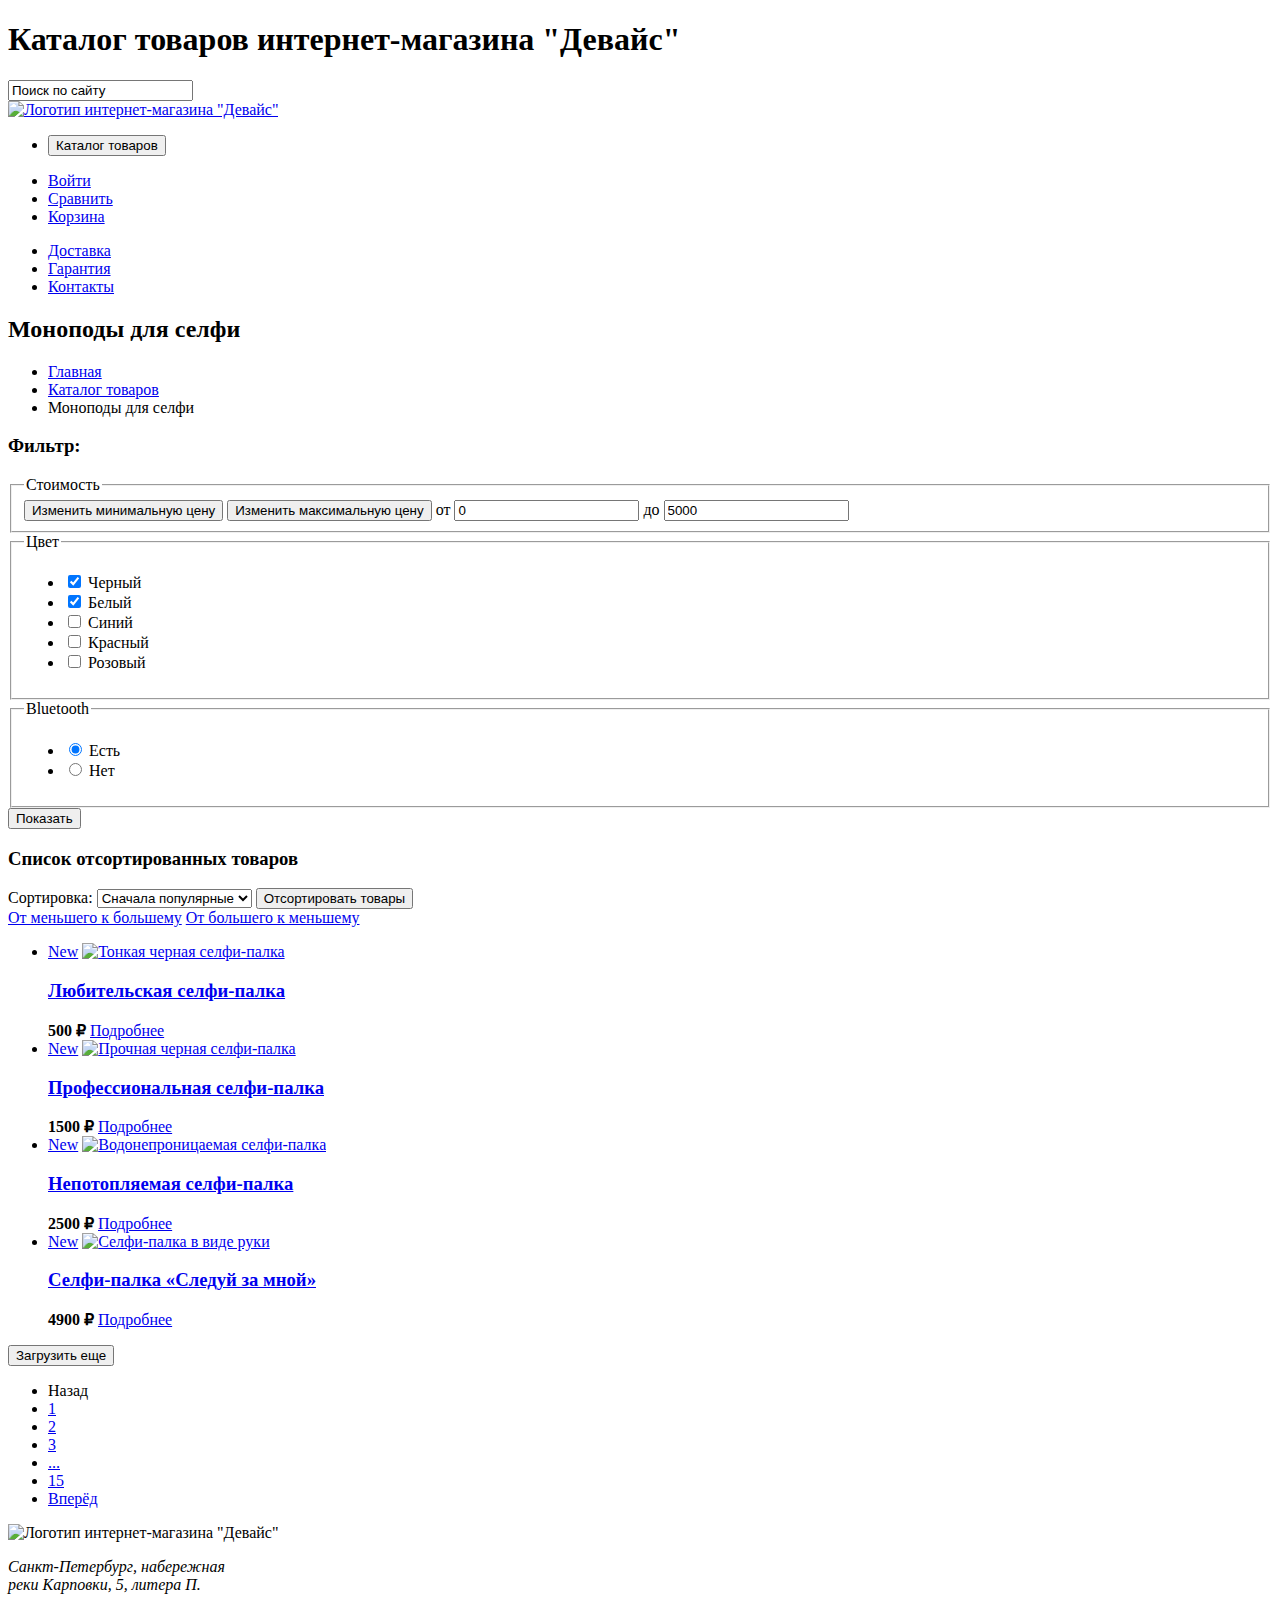
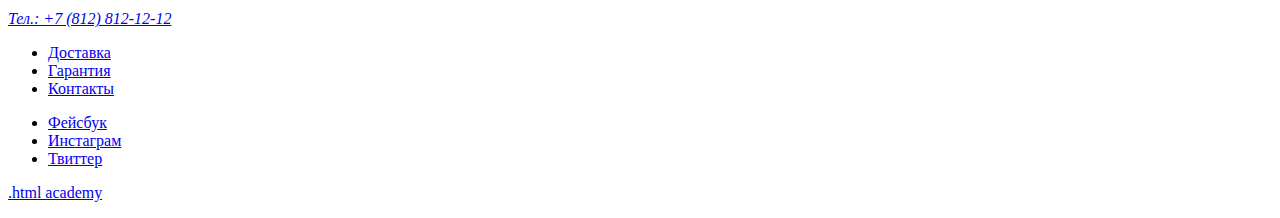
==== catalog.html @ 473dc73f "Исправляет ошибочки в каталоге" ====
<!DOCTYPE html>
<html lang="en">
<head>
  <meta charset="utf-8">
  <title>HTML Academy: Девайс</title>
</head>
<body>
<header class="page-header">
  <h1 class="visually-hidden">Каталог товаров интернет-магазина "Девайс"</h1>
  <form>
    <input type="search" name="page-search" id="search-field" value="Поиск по сайту">
  </form>
  <nav class="page-navigation">
    <a class="navigation-logo" href="index.html">
      <img class="logo" src="#" alt='Логотип интернет-магазина "Девайс"'>
    </a>
    <ul class="navigation-catalog">
      <li class="navigation-item">
        <button class="catalog-button" type="button">Каталог товаров</button>
      </li>
    </ul>
    <ul class="navigation-user">
      <li class="navigation-item">
        <a class="navigation-link" href="#">Войти</a>
      </li>
      <li class="navigation-item">
        <a class="navigation-link" href="#">Сравнить</a>
      </li>
      <li class="navigation-item">
        <a class="navigation-link" href="#">Корзина</a>
      </li>
    </ul>
    <ul class="navigation-services">
      <li class="navigation-item">
        <a class="navigation-link" href="#">Доставка</a>
      </li>
      <li class="navigation-item">
        <a class="navigation-link" href="#">Гарантия</a>
      </li>
      <li class="navigation-item">
        <a class="navigation-link" href="#">Контакты</a>
      </li>
    </ul>
  </nav>
</header>
<main class="main-inner">
  <header class="inner-header">
    <h2 class="inner-header-title">Моноподы для селфи</h2>
    <ul class="breadcrumbs">
      <li class="breadcrumbs-item">
        <a class="breadcrumbs-link" href="index.html">Главная</a>
      </li>
      <li class="breadcrumbs-item">
        <a class="breadcrumbs-link" href="#">Каталог товаров</a>
      </li>
      <li class="breadcrumbs-item">
        <a class="breadcrumbs-link">Моноподы для селфи</a>
      </li>
    </ul>
  </header>
  <section class="filters">
    <h3 class="filters-title">Фильтр:</h3>
    <form class="filters-form" action="https://echo.htmlacademy.ru/" method="get">
      <fieldset class="filters-group">
        <legend class="filters-group-title">Стоимость</legend>
        <button class="range toggle-min" type="button">
          <span class="visually-hidden">Изменить минимальную цену</span>
        </button>
        <button class="range toggle-max" type="button">
          <span class="visually-hidden">Изменить максимальную цену</span>
        </button>
        <label class="price-control">
          от <input class="min-price-input" type="number" name="min-price" value="0">
        </label>
        <label class="price-control">
          до <input class="max-price-input" type="number" name="max-price" value="5000">
        </label>
      </fieldset>
      <fieldset class="filters-group">
        <legend class="filters-group-title">Цвет</legend>
        <ul class="color-list">
          <li class="color-item">
            <label class="control">
              <input class="color-input" type="checkbox" name="black" checked>
              <span class="color-label">Черный</span>
            </label>
          </li>
          <li class="color-item">
            <label class="control">
              <input class="color-input" type="checkbox" name="white" checked>
              <span class="color-label">Белый</span>
            </label>
          </li>
          <li class="color-item">
            <label class="control">
              <input class="color-input" type="checkbox" name="blue">
              <span class="color-label">Синий</span>
            </label>
          </li>
          <li class="color-item">
            <label class="control">
              <input class="color-input" type="checkbox" name="red">
              <span class="color-label">Красный</span>
            </label>
          </li>
          <li class="color-item">
            <label class="control">
              <input class="color-input" type="checkbox" name="rose">
              <span class="color-label">Розовый</span>
            </label>
          </li>
        </ul>
      </fieldset>
      <fieldset class="filters-group">
        <legend class="filters-group-title">Bluetooth</legend>
        <ul class="bluetooth-list">
          <li class="bluetooth-item">
            <label class="control">
              <input class="bluetooth-input" type="radio" name="bluetooth" value="yes" checked>
              <span class="bluetooth-label">Есть</span>
            </label>
          </li>
          <li class="bluetooth-item">
            <label class="control">
              <input class="bluetooth-input" type="radio" name="bluetooth" value="no">
              <span class="bluetooth-label">Нет</span>
            </label>
          </li>
        </ul>
      </fieldset>
      <button class="filters-button" type="submit">Показать</button>
    </form>
  </section>
  <section class="catalog-products">
    <h3 class="visually-hidden">Список отсортированных товаров</h3>
    <div class="sorting-block">
      <form class="sorting-form">
        <label class="sorting-title" for="sorting">Сортировка:</label>
        <select class="select-control" id="sorting" name="sorting">
          <option value="popular">Сначала популярные</option>
          <option value="expensive">Сначала дорогие</option>
        </select>
        <button class="visually-hidden" type="submit">Отсортировать товары</button>
      </form>
      <a href="#" class="sorting-type-button"><span class="visually-hidden">От меньшего к большему</span></a>
      <a href="#" class="sorting-type-button"><span class="visually-hidden">От большего к меньшему</span></a>
    </div>
    <ul class="devices-list">
      <li class="device-card">
        <a href="#" class="visually-hidden device-card-new">New</a>
        <a class="device-card-link" href="#">
          <img class="device-card-image" src="#" alt="Тонкая черная селфи-палка">
          <h3 class="device-card-title">Любительская селфи-палка</h3>
        </a>
        <b class="device-card-price">500 ₽</b>
        <a href="#" class="device-card-button">Подробнее</a>
      </li>
      <li class="device-card">
        <a href="#" class="visually-hidden device-card-new">New</a>
        <a class="device-card-link" href="#">
          <img class="device-card-image" src="#" alt="Прочная черная селфи-палка">
          <h3 class="device-card-title">Профессиональная селфи-палка</h3>
        </a>
        <b class="device-card-price">1500 ₽</b>
        <a href="#" class="device-card-button">Подробнее</a>
      </li>
      <li class="device-card">
        <a href="#" class="visually-hidden device-card-new">New</a>
        <a class="device-card-link" href="#">
          <img class="device-card-image" src="#" alt="Водонепроницаемая селфи-палка">
          <h3 class="device-card-title">Непотопляемая селфи-палка</h3>
        </a>
        <b class="device-card-price">2500 ₽</b>
        <a href="#" class="device-card-button">Подробнее</a>
      </li>
      <li class="device-card">
        <a href="#" class="device-card-new">New</a>
        <a class="device-card-link" href="#">
          <img class="device-card-image" src="#" alt="Cелфи-палка в виде руки">
          <h3 class="device-card-title">Селфи-палка «Следуй за мной»</h3>
        </a>
        <b class="device-card-price">4900 ₽</b>
        <a href="#" class="device-card-button">Подробнее</a>
      </li>
    </ul>
    <button class="pagination-show-more" type="button">Загрузить еще</button>
    <ul class="pagination">
      <li class="pagination-item">
        <a class="pagination-link pagination-prev">Назад</a>
      </li>
      <li class="pagination-item">
        <a class="pagination-link" href="#">1</a>
      </li>
      <li class="pagination-item">
        <a class="pagination-link" href="#">2</a>
      </li>
      <li class="pagination-item">
        <a class="pagination-link" href="#">3</a>
      </li>
      <li class="pagination-item">
        <a class="pagination-link" href="#">...</a>
      </li>
      <li class="pagination-item">
        <a class="pagination-link" href="#">15</a>
      </li>
      <li class="pagination-item">
        <a class="pagination-link pagination-next" href="#">Вперёд</a>
      </li>
    </ul>
  </section>
</main>
<footer class="page-footer">
  <img class="logo" src="#" alt='Логотип интернет-магазина "Девайс"'>
  <address class="contacts-address">
    <p class="contacts-address-text">Санкт-Петербург, набережная<br>
      реки Карповки, 5, литера П.</p>
    <a class="contacts-phone" href="tel:88121212">Тел.: +7 (812) 812-12-12</a>
  </address>
  <nav class="page-navigation">
    <ul class="navigation-info">
      <li class="navigation-item">
        <a class="navigation-link" href="#">Доставка</a>
      </li>
      <li class="navigation-item">
        <a class="navigation-link" href="#">Гарантия</a>
      </li>
      <li class="navigation-item">
        <a class="navigation-link" href="#">Контакты</a>
      </li>
    </ul>
  </nav>
  <ul class="social-media-links">
    <li class="social-media-item">
      <a class="facebook-link" href="https://www.facebook.com/htmlacademy">
        <span class="visually-hidden">Фейсбук</span>
      </a>
    </li>
    <li class="social-media-item">
      <a class="instagram-link" href="https://www.instagram.com/htmlacademy/">
        <span class="visually-hidden">Инстаграм</span>
      </a>
    </li>
    <li class="social-media-item">
      <a class="twitter-link" href="https://www.twitter.com/htmlacademy_ru">
        <span class="visually-hidden">Твиттер</span>
      </a>
    </li>
  </ul>
  <p class="htmlacademy-text">
    <a class="htmlacademy-link" href="https://htmlacademy.ru/">.html academy</a>
  </p>
</footer>
</body>
</html>
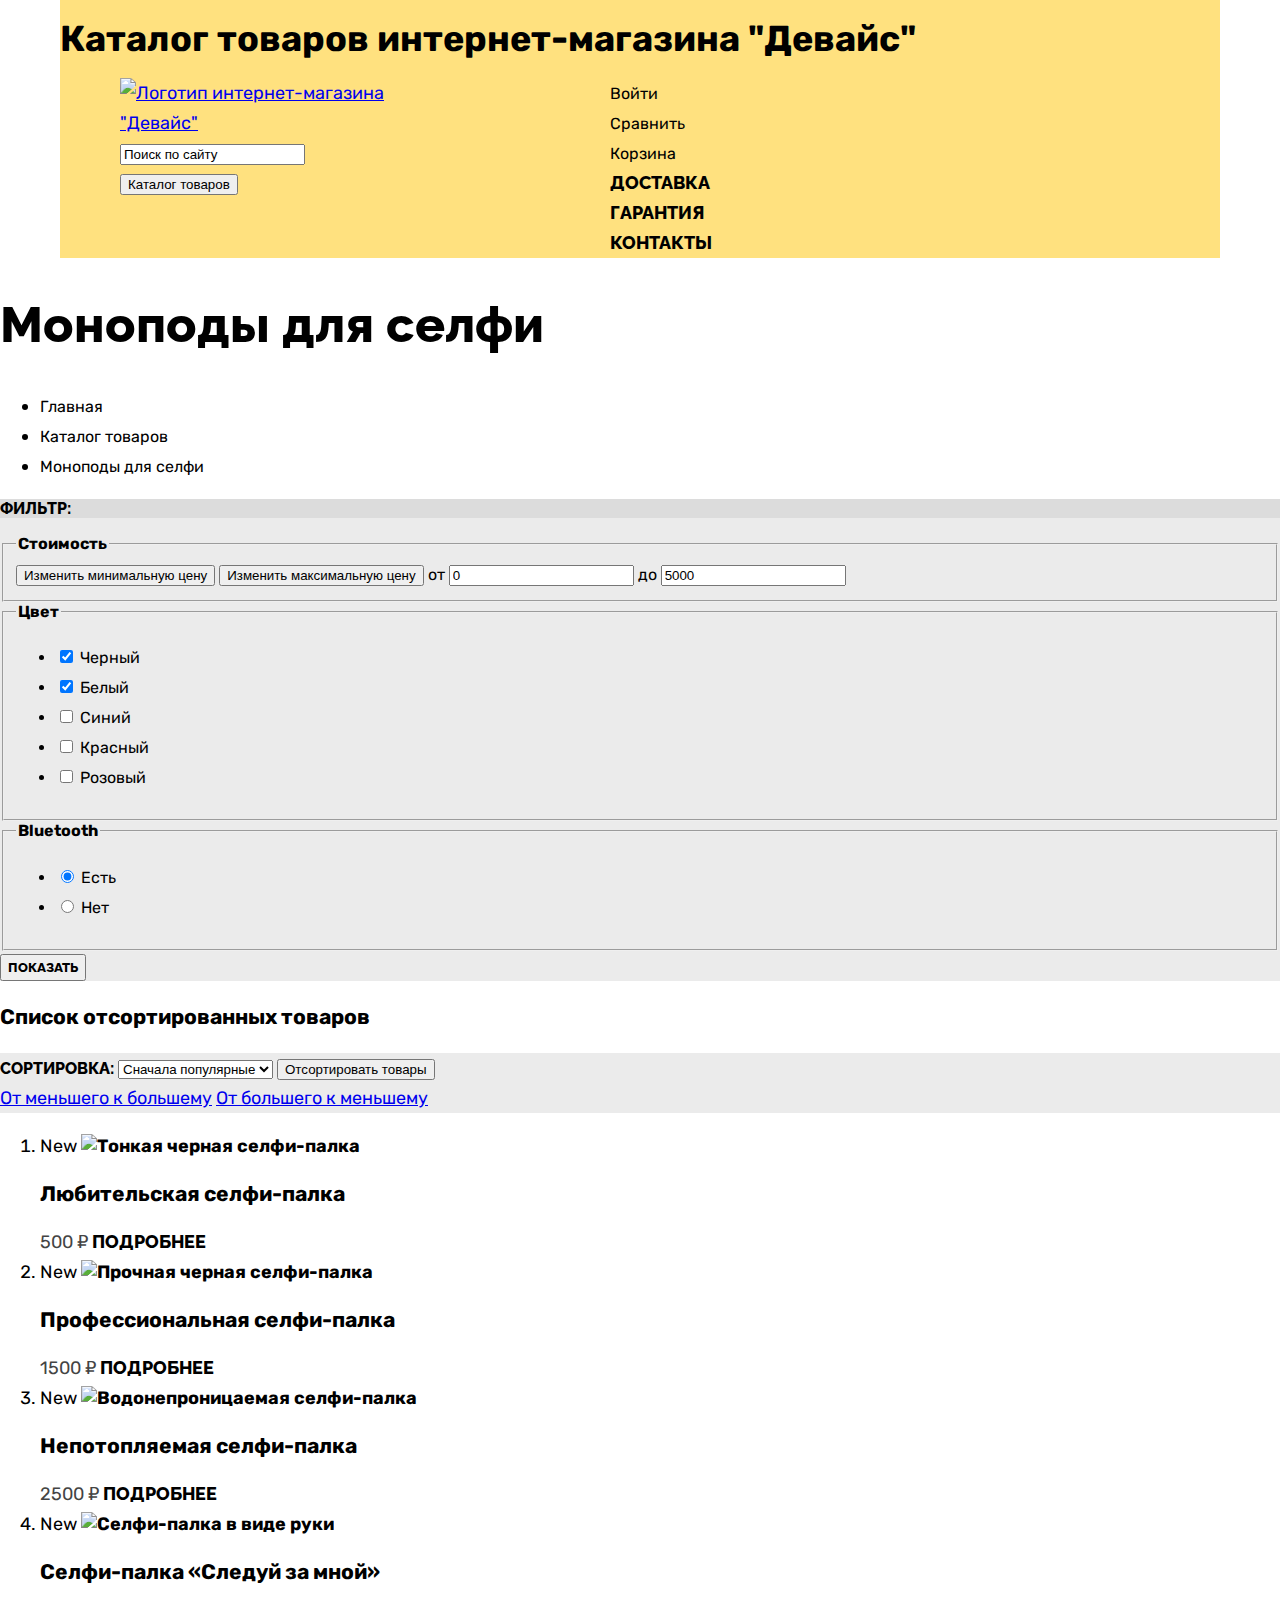
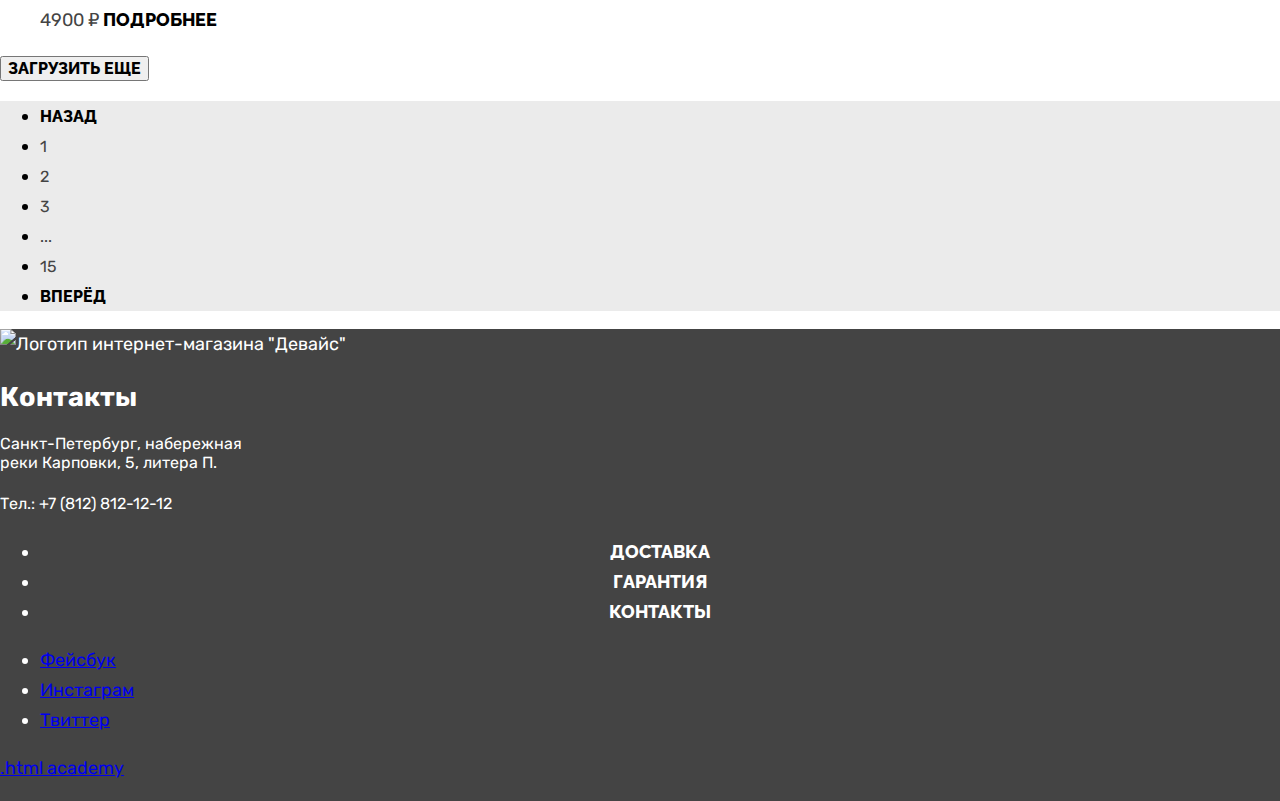
==== commit b933d7bb: "Базовая сетка для шапки и основной части главной страницы" ====
--- a/catalog.html
+++ b/catalog.html
@@ -1,51 +1,56 @@
 <!DOCTYPE html>
-<html lang="en">
+<html lang="ru">
 <head>
   <meta charset="utf-8">
   <title>HTML Academy: Девайс</title>
+  <link rel="stylesheet" href="styles/styles.css">
 </head>
 <body>
 <header class="page-header">
   <h1 class="visually-hidden">Каталог товаров интернет-магазина "Девайс"</h1>
-  <form>
-    <input type="search" name="page-search" id="search-field" value="Поиск по сайту">
-  </form>
-  <nav class="page-navigation">
-    <a class="navigation-logo" href="index.html">
-      <img class="logo" src="#" alt='Логотип интернет-магазина "Девайс"'>
-    </a>
-    <ul class="navigation-catalog">
-      <li class="navigation-item">
-        <button class="catalog-button" type="button">Каталог товаров</button>
-      </li>
-    </ul>
-    <ul class="navigation-user">
-      <li class="navigation-item">
-        <a class="navigation-link" href="#">Войти</a>
-      </li>
-      <li class="navigation-item">
-        <a class="navigation-link" href="#">Сравнить</a>
-      </li>
-      <li class="navigation-item">
-        <a class="navigation-link" href="#">Корзина</a>
-      </li>
-    </ul>
-    <ul class="navigation-services">
-      <li class="navigation-item">
-        <a class="navigation-link" href="#">Доставка</a>
-      </li>
-      <li class="navigation-item">
-        <a class="navigation-link" href="#">Гарантия</a>
-      </li>
-      <li class="navigation-item">
-        <a class="navigation-link" href="#">Контакты</a>
-      </li>
-    </ul>
+  <nav class="navigation">
+    <div class="navigation-container">
+      <a class="navigation-logo" href="index.html">
+        <img class="logo-header" src="img/logo.svg" width="145" height="36" alt='Логотип интернет-магазина "Девайс"'>
+      </a>
+      <form class="search">
+        <input type="search" name="page-search" id="search-field" value="Поиск по сайту">
+      </form>
+      <ul class="navigation-list navigation-catalog">
+        <li class="navigation-item">
+          <button class="catalog-button" type="button">Каталог товаров</button>
+        </li>
+      </ul>
+    </div>
+    <div class="navigation-container">
+      <ul class="navigation-list navigation-user">
+        <li class="navigation-user-item">
+          <a class="navigation-user-link" href="#">Войти</a>
+        </li>
+        <li class="navigation-user-item">
+          <a class="navigation-user-link" href="#">Сравнить</a>
+        </li>
+        <li class="navigation-user-item">
+          <a class="navigation-user-link" href="#">Корзина</a>
+        </li>
+      </ul>
+      <ul class="navigation-list navigation-services">
+        <li class="navigation-item">
+          <a class="navigation-link" href="#">Доставка</a>
+        </li>
+        <li class="navigation-item">
+          <a class="navigation-link" href="#">Гарантия</a>
+        </li>
+        <li class="navigation-item">
+          <a class="navigation-link" href="#">Контакты</a>
+        </li>
+      </ul>
+    </div>
   </nav>
 </header>
-<main class="main-inner">
+<main class="main-container main-inner">
   <header class="inner-header">
-    <h2 class="inner-header-title">Моноподы для селфи</h2>
+    <h2 class="section-title">Моноподы для селфи</h2>
     <ul class="breadcrumbs">
       <li class="breadcrumbs-item">
         <a class="breadcrumbs-link" href="index.html">Главная</a>
@@ -58,8 +63,10 @@
       </li>
     </ul>
   </header>
-  <section class="filters">
-    <h3 class="filters-title">Фильтр:</h3>
+  <section class="filters-block">
+    <div class="filters-title-container">
+      <h3 class="filters-title">Фильтр:</h3>
+    </div>
     <form class="filters-form" action="https://echo.htmlacademy.ru/" method="get">
       <fieldset class="filters-group">
         <legend class="filters-group-title">Стоимость</legend>
@@ -128,7 +135,7 @@
           </li>
         </ul>
       </fieldset>
-      <button class="filters-button" type="submit">Показать</button>
+      <button class="yellow-button filters-button" type="submit">Показать</button>
     </form>
   </section>
   <section class="catalog-products">
@@ -145,48 +152,48 @@
       <a href="#" class="sorting-type-button"><span class="visually-hidden">От меньшего к большему</span></a>
       <a href="#" class="sorting-type-button"><span class="visually-hidden">От большего к меньшему</span></a>
     </div>
-    <ul class="devices-list">
-      <li class="device-card">
-        <a href="#" class="visually-hidden device-card-new">New</a>
-        <a class="device-card-link" href="#">
-          <img class="device-card-image" src="#" alt="Тонкая черная селфи-палка">
+    <ol class="devices-list">
+      <li class="device-card">
+        <span class="device-card-new">New</span>
+        <a class="device-card-link" href="#">
+          <img class="device-card-image" src="img/catalog/device-1.jpg" width="360" height="380" alt="Тонкая черная селфи-палка">
           <h3 class="device-card-title">Любительская селфи-палка</h3>
         </a>
         <b class="device-card-price">500 ₽</b>
-        <a href="#" class="device-card-button">Подробнее</a>
-      </li>
-      <li class="device-card">
-        <a href="#" class="visually-hidden device-card-new">New</a>
-        <a class="device-card-link" href="#">
-          <img class="device-card-image" src="#" alt="Прочная черная селфи-палка">
+        <a class="yellow-button device-card-button" href="#">Подробнее</a>
+      </li>
+      <li class="device-card">
+        <span class="device-card-new">New</span>
+        <a class="device-card-link" href="#">
+          <img class="device-card-image" src="img/catalog/device-2.jpg" width="360" height="380" alt="Прочная черная селфи-палка">
           <h3 class="device-card-title">Профессиональная селфи-палка</h3>
         </a>
         <b class="device-card-price">1500 ₽</b>
-        <a href="#" class="device-card-button">Подробнее</a>
-      </li>
-      <li class="device-card">
-        <a href="#" class="visually-hidden device-card-new">New</a>
-        <a class="device-card-link" href="#">
-          <img class="device-card-image" src="#" alt="Водонепроницаемая селфи-палка">
+        <a class="yellow-button device-card-button" href="#" >Подробнее</a>
+      </li>
+      <li class="device-card">
+        <span class="device-card-new">New</span>
+        <a class="device-card-link" href="#">
+          <img class="device-card-image" src="img/catalog/device-3.jpg" width="360" height="380" alt="Водонепроницаемая селфи-палка">
           <h3 class="device-card-title">Непотопляемая селфи-палка</h3>
         </a>
         <b class="device-card-price">2500 ₽</b>
-        <a href="#" class="device-card-button">Подробнее</a>
-      </li>
-      <li class="device-card">
-        <a href="#" class="device-card-new">New</a>
-        <a class="device-card-link" href="#">
-          <img class="device-card-image" src="#" alt="Cелфи-палка в виде руки">
+        <a class="yellow-button device-card-button" href="#">Подробнее</a>
+      </li>
+      <li class="device-card">
+        <span class="device-card-new">New</span>
+        <a class="device-card-link" href="#">
+          <img class="device-card-image" src="img/catalog/device-4.jpg" width="360" height="380" alt="Cелфи-палка в виде руки">
           <h3 class="device-card-title">Селфи-палка «Следуй за мной»</h3>
         </a>
         <b class="device-card-price">4900 ₽</b>
-        <a href="#" class="device-card-button">Подробнее</a>
-      </li>
-    </ul>
-    <button class="pagination-show-more" type="button">Загрузить еще</button>
+        <a class="yellow-button device-card-button" href="#" >Подробнее</a>
+      </li>
+    </ol>
+    <button class="show-more-button" type="button">Загрузить еще</button>
     <ul class="pagination">
       <li class="pagination-item">
-        <a class="pagination-link pagination-prev">Назад</a>
+        <a class="pagination-prev">Назад</a>
       </li>
       <li class="pagination-item">
         <a class="pagination-link" href="#">1</a>
@@ -204,19 +211,20 @@
         <a class="pagination-link" href="#">15</a>
       </li>
       <li class="pagination-item">
-        <a class="pagination-link pagination-next" href="#">Вперёд</a>
+        <a class="pagination-next" href="#">Вперёд</a>
       </li>
     </ul>
   </section>
 </main>
 <footer class="page-footer">
-  <img class="logo" src="#" alt='Логотип интернет-магазина "Девайс"'>
-  <address class="contacts-address">
-    <p class="contacts-address-text">Санкт-Петербург, набережная<br>
+  <img class="logo-footer" src="img/logo.svg" width="145" height="36" alt='Логотип интернет-магазина "Девайс"'>
+  <h2 class="visually-hidden">Контакты</h2>
+  <address class="contacts-footer">
+    <p class="contacts-footer-address">Санкт-Петербург, набережная<br>
       реки Карповки, 5, литера П.</p>
-    <a class="contacts-phone" href="tel:88121212">Тел.: +7 (812) 812-12-12</a>
+    <a class="contacts-footer-phone" href="tel:88121212">Тел.: +7 (812) 812-12-12</a>
   </address>
-  <nav class="page-navigation">
+  <nav class="navigation-footer">
     <ul class="navigation-info">
       <li class="navigation-item">
         <a class="navigation-link" href="#">Доставка</a>
@@ -231,17 +239,17 @@
   </nav>
   <ul class="social-media-links">
     <li class="social-media-item">
-      <a class="facebook-link" href="https://www.facebook.com/htmlacademy">
+      <a class="social-media-link" href="https://www.facebook.com/htmlacademy">
         <span class="visually-hidden">Фейсбук</span>
       </a>
     </li>
     <li class="social-media-item">
-      <a class="instagram-link" href="https://www.instagram.com/htmlacademy/">
+      <a class="social-media-link" href="https://www.instagram.com/htmlacademy/">
         <span class="visually-hidden">Инстаграм</span>
       </a>
     </li>
     <li class="social-media-item">
-      <a class="twitter-link" href="https://www.twitter.com/htmlacademy_ru">
+      <a class="social-media-link" href="https://www.twitter.com/htmlacademy_ru">
         <span class="visually-hidden">Твиттер</span>
       </a>
     </li>
--- a/styles/styles.css
+++ b/styles/styles.css
@@ -0,0 +1,406 @@
+@font-face {
+  font-family: "Rubik";
+  font-style: normal;
+  font-weight: 400;
+  src: url("../fonts/rubik/rubik-400.woff2") format("woff2");
+  font-display: swap;
+}
+
+@font-face {
+  font-family: "Rubik";
+  font-style: normal;
+  font-weight: 700;
+  src: url("../fonts/rubik/rubik-700.woff2") format("woff2");
+  font-display: swap;
+}
+
+@font-face {
+  font-family: "Rubik";
+  font-style: normal;
+  font-weight: 800;
+  src: url("../fonts/rubik/rubik-800.woff2") format("woff2");
+  font-display: swap;
+}
+
+@font-face {
+  font-family: "Raleway";
+  font-style: normal;
+  font-weight: 800;
+  src: url("../fonts/raleway/raleway-800.woff2") format("woff2");
+  font-display: swap;
+}
+
+html {
+  height: 100%;
+}
+
+body {
+  margin: 0;
+  display: flex;
+  flex-direction: column;
+  min-height: 100%;
+  font-family: "Rubik", sans-serif;
+  font-size: 18px;
+  line-height: 30px;
+  background-color: #FFFFFF;
+  color: #000000;
+}
+
+.main-container {
+  flex-grow: 1;
+}
+
+p {
+  color: #444444;
+}
+
+/* Кнопки */
+.yellow-button {
+  font-family: "Raleway", sans-serif;
+  line-height: 21px;
+  text-align: center;
+  color: #000000;
+  text-decoration: none;
+  text-transform: uppercase;
+}
+
+/* Заголовки блоков */
+.section-title {
+  font-family: "Raleway", sans-serif;
+  color: #000000;
+  font-size: 50px;
+  line-height: 50px;
+}
+
+/* Шапка сайта */
+.page-header {
+  background-color: #FFE17F;
+  width: 1160px;
+  margin: 0 auto;
+}
+
+/* Навигация */
+.navigation {
+  display: flex;
+  width: 1040px;
+  margin: 0 auto;
+  padding: 0 60px;
+  justify-content: space-between;
+}
+
+.navigation-container:first-child {
+  display: flex;
+  width: 300px;
+  flex-direction: column;
+}
+
+.navigation-container:last-child {
+  display: flex;
+  width: 550px;
+  flex-direction: column;
+}
+
+.navigation-list {
+  margin: 0;
+  padding: 0;
+  list-style-type: none;
+}
+
+.navigation-link {
+  font-family: "Raleway", sans-serif;
+  line-height: 21px;
+  color: inherit;
+  text-decoration: none;
+  text-transform: uppercase;
+}
+
+.navigation-user-link {
+  font-size: 16px;
+  line-height: 19px;
+  color: inherit;
+  text-decoration: none;
+}
+
+.catalog-link {
+  font-family: "Raleway", sans-serif;
+  line-height: 24px;
+  color: inherit;
+  text-decoration: none;
+}
+
+.navigation-tabs {
+  margin: 0;
+  padding: 0;
+}
+
+/* Хлебные крошки */
+.breadcrumbs-link {
+  font-size: 16px;
+  line-height: 19px;
+  color: inherit;
+  text-decoration: none;
+}
+
+/* Слайдер */
+.device-examples {
+  width: 1160px;
+  margin: 0 auto;
+}
+
+.slider-pagination {
+  margin: 0;
+  padding: 0;
+}
+
+.slider-item{
+  display: flex;
+  justify-content: space-between;
+}
+
+.slider-container {
+  width: 560px;
+}
+
+.device-number {
+  font-weight: 800;
+  color: #FFFFFF;
+  font-size: 180px;
+  text-align: right;
+}
+
+.device-table-key {
+  color: #444444;
+  font-size: 16px;
+}
+
+.device-table-value {
+  font-size: 36px;
+}
+/* Меню каталога с иконками */
+.catalog {
+  width: 1160px;
+  margin: 0 auto;
+}
+
+.catalog-list {
+  margin: 0;
+  padding: 0;
+  display: flex;
+  justify-content: space-between;
+  list-style-type: none;
+}
+
+.catalog-item {
+  width: 160px;
+}
+
+/* Услуги */
+.services {
+  background-color: #F0F0F0;
+}
+
+.tabs-container {
+  width: 1160px;
+  margin: 0 auto;
+  display: flex;
+  justify-content: space-between;
+}
+
+.navigation-tabs:first-child {
+  width: 280px;
+  list-style-type: none;
+}
+
+.navigation-tabs:last-child {
+  width: 760px;
+  list-style-type: none;
+}
+
+/* Доставка редких товаров */
+.special-delivery-link {
+  font-family: "Raleway", sans-serif;
+  font-size: 20px;
+  line-height: 23px;
+  color: inherit;
+  text-decoration: none;
+  text-transform: uppercase;
+  display: flex;
+  width: 1160px;
+  margin: 0 auto;
+}
+.special-delivery-icon {
+  background-color: #FFE17F;
+  width: 125px;
+}
+
+.special-delivery-text {
+  background-color: #F0F0F0;
+  text-align: center;
+  flex-grow: 1;
+}
+
+.special-delivery-info {
+  background-color: #F0F0F0;
+  width: 125px;
+}
+
+/* Контакты*/
+.contacts {
+  display: flex;
+  width: 1160px;
+  margin: 0 auto;
+  justify-content: space-between;
+}
+
+.contacts-container {
+  width: 560px;
+}
+
+/* Рассылка */
+.mailing {
+  background-color: #F0F0F0;
+}
+
+.mailing-container {
+  display: flex;
+  width: 1160px;
+  margin: 0 auto;
+  flex-direction: column;
+}
+
+.mailing-block {
+  display: flex;
+  justify-content: space-between;
+}
+
+.mailing-text {
+  width: 560px;
+}
+
+/* О нас */
+.about-us-list {
+  font-weight: 700;
+  color: #000000;
+  line-height: 20px;
+}
+
+/* Контакты */
+.contacts {
+  color: #444444;
+}
+
+.contacts-subtitle {
+  font-size: 24px;
+  font-weight: 700;
+}
+
+.contacts-address {
+  font-style: normal;
+}
+
+.contacts-phone {
+  text-decoration-line: underline;
+  color: inherit;
+}
+
+/* Блок фильтров */
+.filters-block, .sorting-block {
+  background-color: #EBEBEB;
+}
+
+.filters-title-container {
+  background-color: #DCDCDC;
+}
+
+.filters-title, .sorting-title {
+  font-family: "Raleway", sans-serif;
+  font-size: 16px;
+  line-height: 19px;
+  text-transform: uppercase;
+}
+
+.filters-group {
+  font-size: 16px;
+}
+
+.filters-group-title {
+  line-height: 20px;
+  font-weight: 700;
+}
+
+/* Карточка товара */
+.device-card-link {
+  line-height: 24px;
+  font-weight: 700;
+  color: inherit;
+  text-decoration: none;
+}
+
+.device-card-price {
+  line-height: 21px;
+  font-weight: 400;
+  color: #444444;
+  text-transform: uppercase;
+}
+
+/* Пагинация */
+.show-more-button {
+  font-family: "Raleway", sans-serif;
+  font-size: 16px;
+  line-height: 19px;
+  text-transform: uppercase;
+  text-align: center;
+}
+
+.pagination {
+  background-color: #EBEBEB;
+}
+
+.pagination-link {
+  color: #444444;
+  text-decoration: none;
+  font-size: 16px;
+  line-height: 19px;
+}
+
+.pagination-prev {
+  font-family: "Raleway", sans-serif;
+  text-transform: uppercase;
+  font-size: 16px;
+  line-height: 19px;
+}
+
+.pagination-next {
+  font-family: "Raleway", sans-serif;
+  text-transform: uppercase;
+  font-size: 16px;
+  line-height: 19px;
+  text-decoration: none;
+  color: inherit;
+  text-align: right;
+}
+
+/* Подвал сайта */
+.page-footer {
+  color: #FFFFFF;
+  background-color: #444444;
+}
+
+.contacts-footer-address {
+  font-style: normal;
+  color: inherit;
+  font-size: 16px;
+  line-height: 19px;
+}
+
+.contacts-footer-phone {
+  font-style: normal;
+  text-decoration: none;
+  color: inherit;
+  font-size: 16px;
+  text-align: right;
+}
+
+.navigation-footer {
+  text-align: center;
+}
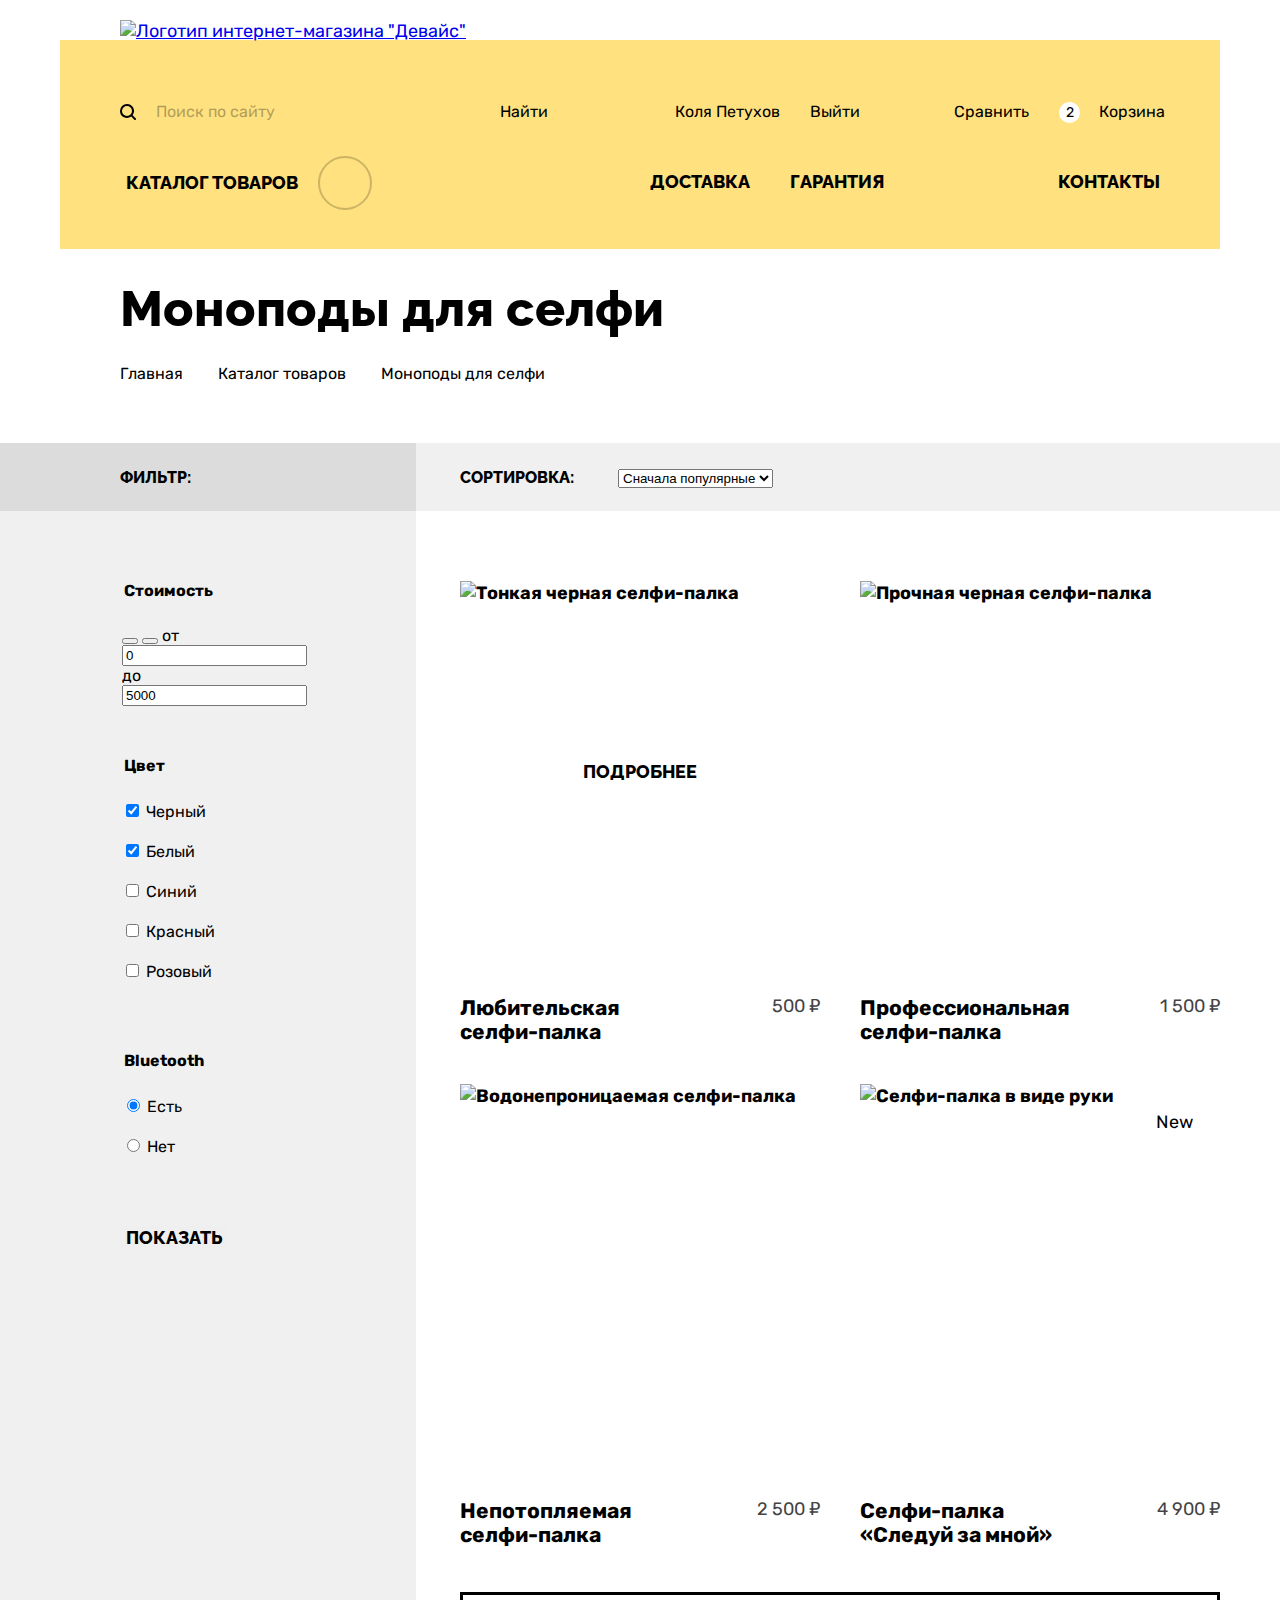
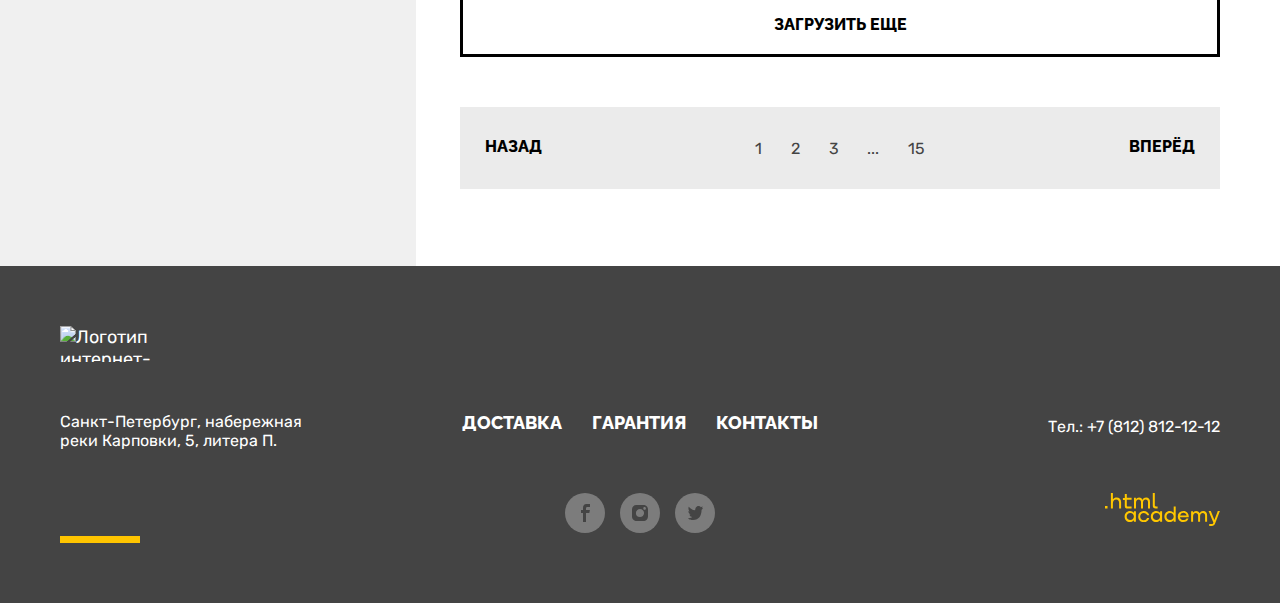
==== commit 4ca9f504: "Элементы главной страницы" ====
--- a/catalog.html
+++ b/catalog.html
@@ -7,34 +7,51 @@
 </head>
 <body>
 <header class="page-header">
-  <h1 class="visually-hidden">Каталог товаров интернет-магазина "Девайс"</h1>
+  <h1 class="visually-hidden">Интернет-магазин "Девайс"</h1>
   <nav class="navigation">
     <div class="navigation-container">
-      <a class="navigation-logo" href="index.html">
+      <a class="logo-link" href="index.html">
+        <span class="visually-hidden">Вернуться на главную страницу</span>
         <img class="logo-header" src="img/logo.svg" width="145" height="36" alt='Логотип интернет-магазина "Девайс"'>
       </a>
-      <form class="search">
-        <input type="search" name="page-search" id="search-field" value="Поиск по сайту">
+    </div>
+    <div class="navigation-container">
+      <form class="search-form">
+        <svg class="search-icon" aria-hidden="true" focusable="false" width="16" height="16" fill="none" xmlns="http://www.w3.org/2000/svg">
+          <path d="m15.7 14.3-3.1-3.1A7 7 0 0 0 7 0a7 7 0 0 0-7 7 7 7 0 0 0 11.2 5.6l3.1 3.1c.2.2.4.3.7.3.6 0 1-.4
+          1-1a1 1 0 0 0-.3-.7ZM2 7a5 5 0 0 1 5-5 5 5 0 0 1 5 5 5 5 0 0 1-5 5 5 5 0 0 1-5-5Z" fill="#000"/>
+        </svg>
+        <label class="visually-hidden" for="search-field">Поиск по сайту</label>
+        <input class="search" id="search-field" type="search" name="page-search" value="Поиск по сайту">
+        <button class="search-button">Найти</button>
       </form>
-      <ul class="navigation-list navigation-catalog">
-        <li class="navigation-item">
-          <button class="catalog-button" type="button">Каталог товаров</button>
+      <ul class="navigation-user list">
+        <li class="navigation-user-item">
+          <a class="navigation-user-link" href="#"><span class="username login">Коля Петухов</span></a>
+          <a class="navigation-user-link" href="#"><span class="logout">Выйти</span></a>
+        </li>
+        <li class="navigation-user-item">
+          <a class="navigation-user-link" href="#"><span class="compare">Сравнить</span></a>
+        </li>
+        <li class="navigation-user-item">
+          <a class="navigation-user-link" href="#"><span class="basket">Корзина</span></a>
         </li>
       </ul>
     </div>
     <div class="navigation-container">
-      <ul class="navigation-list navigation-user">
-        <li class="navigation-user-item">
-          <a class="navigation-user-link" href="#">Войти</a>
-        </li>
-        <li class="navigation-user-item">
-          <a class="navigation-user-link" href="#">Сравнить</a>
-        </li>
-        <li class="navigation-user-item">
-          <a class="navigation-user-link" href="#">Корзина</a>
-        </li>
-      </ul>
-      <ul class="navigation-list navigation-services">
+      <button class="catalog-button" type="button">
+        <span class="navigation-catalog-link">Каталог товаров</span>
+        <span class="visually-hidden">Показать</span>
+      </button>
+      <ul class="navigation-catalog list visually-hidden">
+        <li class="navigation-item">Виртуальная реальность</li>
+        <li class="navigation-item">Моноподы для селфи</li>
+        <li class="navigation-item">Экшн-камеры</li>
+        <li class="navigation-item">Фитнес-браслеты</li>
+        <li class="navigation-item">Умные часы</li>
+        <li class="navigation-item">Квадрокоптеры</li>
+      </ul>
+      <ul class="navigation-services list">
         <li class="navigation-item">
           <a class="navigation-link" href="#">Доставка</a>
         </li>
@@ -49,9 +66,9 @@
   </nav>
 </header>
 <main class="main-container main-inner">
-  <header class="inner-header">
-    <h2 class="section-title">Моноподы для селфи</h2>
-    <ul class="breadcrumbs">
+  <header class="inner-header container">
+    <h2 class="section-title catalog-title">Моноподы для селфи</h2>
+    <ul class="breadcrumbs list">
       <li class="breadcrumbs-item">
         <a class="breadcrumbs-link" href="index.html">Главная</a>
       </li>
@@ -63,200 +80,234 @@
       </li>
     </ul>
   </header>
-  <section class="filters-block">
-    <div class="filters-title-container">
+  <div class="background-titles">
+    <div class="inner-container container">
       <h3 class="filters-title">Фильтр:</h3>
-    </div>
-    <form class="filters-form" action="https://echo.htmlacademy.ru/" method="get">
-      <fieldset class="filters-group">
-        <legend class="filters-group-title">Стоимость</legend>
-        <button class="range toggle-min" type="button">
-          <span class="visually-hidden">Изменить минимальную цену</span>
-        </button>
-        <button class="range toggle-max" type="button">
-          <span class="visually-hidden">Изменить максимальную цену</span>
-        </button>
-        <label class="price-control">
-          от <input class="min-price-input" type="number" name="min-price" value="0">
-        </label>
-        <label class="price-control">
-          до <input class="max-price-input" type="number" name="max-price" value="5000">
-        </label>
-      </fieldset>
-      <fieldset class="filters-group">
-        <legend class="filters-group-title">Цвет</legend>
-        <ul class="color-list">
-          <li class="color-item">
-            <label class="control">
-              <input class="color-input" type="checkbox" name="black" checked>
-              <span class="color-label">Черный</span>
+      <div class="sorting-block">
+        <form class="sorting-form">
+          <label class="sorting-title" for="sorting">Сортировка:</label>
+          <select class="select-control" id="sorting" name="sorting">
+            <option value="popular">Сначала популярные</option>
+            <option value="expensive">Сначала дорогие</option>
+          </select>
+          <button class="visually-hidden" type="submit">Отсортировать товары</button>
+        </form>
+        <div class="sorting-buttons">
+          <a class="sorting-type-button" href="#"><span class="visually-hidden">От меньшего к большему</span></a>
+          <a class="sorting-type-button" href="#"><span class="visually-hidden">От большего к меньшему</span></a>
+        </div>
+      </div>
+    </div>
+  </div>
+  <div class="background-content">
+    <div class="inner-container container">
+      <section class="filters-block">
+        <form class="filters-form" action="https://echo.htmlacademy.ru/" method="get">
+          <fieldset class="filters-group">
+            <legend class="filters-group-title">Стоимость</legend>
+            <button class="range toggle-min" type="button">
+              <span class="visually-hidden">Изменить минимальную цену</span>
+            </button>
+            <button class="range toggle-max" type="button">
+              <span class="visually-hidden">Изменить максимальную цену</span>
+            </button>
+            <label class="price-control">
+              от <input class="min-price-input" type="number" name="min-price" value="0">
             </label>
+            <label class="price-control">
+              до <input class="max-price-input" type="number" name="max-price" value="5000">
+            </label>
+          </fieldset>
+          <fieldset class="filters-group">
+            <legend class="filters-group-title">Цвет</legend>
+            <ul class="color-list list">
+              <li class="color-item">
+                <label class="control">
+                  <input class="color-input" type="checkbox" name="black" checked>
+                  <span class="color-label">Черный</span>
+                </label>
+              </li>
+              <li class="color-item">
+                <label class="control">
+                  <input class="color-input" type="checkbox" name="white" checked>
+                  <span class="color-label">Белый</span>
+                </label>
+              </li>
+              <li class="color-item">
+                <label class="control">
+                  <input class="color-input" type="checkbox" name="blue">
+                  <span class="color-label">Синий</span>
+                </label>
+              </li>
+              <li class="color-item">
+                <label class="control">
+                  <input class="color-input" type="checkbox" name="red">
+                  <span class="color-label">Красный</span>
+                </label>
+              </li>
+              <li class="color-item">
+                <label class="control">
+                  <input class="color-input" type="checkbox" name="rose">
+                  <span class="color-label">Розовый</span>
+                </label>
+              </li>
+            </ul>
+          </fieldset>
+          <fieldset class="filters-group">
+            <legend class="filters-group-title">Bluetooth</legend>
+            <ul class="bluetooth-list list">
+              <li class="bluetooth-item">
+                <label class="control">
+                  <input class="bluetooth-input" type="radio" name="bluetooth" value="yes" checked>
+                  <span class="bluetooth-label">Есть</span>
+                </label>
+              </li>
+              <li class="bluetooth-item">
+                <label class="control">
+                  <input class="bluetooth-input" type="radio" name="bluetooth" value="no">
+                  <span class="bluetooth-label">Нет</span>
+                </label>
+              </li>
+            </ul>
+          </fieldset>
+          <button class="yellow-button filters-button" type="submit">Показать</button>
+        </form>
+      </section>
+      <section class="catalog-products">
+        <h3 class="visually-hidden">Список отсортированных товаров</h3>
+        <ol class="devices-list list">
+          <li class="device-card">
+            <a class="device-card-link" href="#"><h3 class="device-card-title">Любительская селфи-палка</h3></a>
+            <a class="device-card-link" href="#"><img class="device-card-image" src="img/catalog/device-1.jpg" width="360" height="380" alt="Тонкая черная селфи-палка"></a>
+            <span class="new visually-hidden">New</span>
+            <b class="device-card-price">500 ₽</b>
+            <a class="yellow-button device-card-button" href="#">Подробнее</a>
           </li>
-          <li class="color-item">
-            <label class="control">
-              <input class="color-input" type="checkbox" name="white" checked>
-              <span class="color-label">Белый</span>
-            </label>
+          <li class="device-card">
+            <a class="device-card-link" href="#"><h3 class="device-card-title">Профессиональная селфи-палка</h3></a>
+            <a class="device-card-link" href="#"><img class="device-card-image" src="img/catalog/device-2.jpg" width="360" height="380" alt="Прочная черная селфи-палка"></a>
+            <span class="new visually-hidden">New</span>
+            <b class="device-card-price">1 500 ₽</b>
+            <a class="yellow-button device-card-button visually-hidden" href="#" >Подробнее</a>
           </li>
-          <li class="color-item">
-            <label class="control">
-              <input class="color-input" type="checkbox" name="blue">
-              <span class="color-label">Синий</span>
-            </label>
+          <li class="device-card">
+            <a class="device-card-link" href="#"><h3 class="device-card-title">Непотопляемая селфи-палка</h3></a>
+            <a class="device-card-link" href="#"><img class="device-card-image" src="img/catalog/device-3.jpg" width="360" height="380" alt="Водонепроницаемая селфи-палка"></a>
+            <span class="new visually-hidden">New</span>
+            <b class="device-card-price">2 500 ₽</b>
+            <a class="yellow-button device-card-button visually-hidden" href="#">Подробнее</a>
           </li>
-          <li class="color-item">
-            <label class="control">
-              <input class="color-input" type="checkbox" name="red">
-              <span class="color-label">Красный</span>
-            </label>
+          <li class="device-card">
+            <a class="device-card-link" href="#"><h3 class="device-card-title">Селфи-палка «Следуй за мной»</h3></a>
+            <a class="device-card-link" href="#"><img class="device-card-image" src="img/catalog/device-4.jpg" width="360" height="380" alt="Cелфи-палка в виде руки"></a>
+            <span class="new">New</span>
+            <b class="device-card-price">4 900 ₽</b>
+            <a class="yellow-button device-card-button visually-hidden" href="#" >Подробнее</a>
           </li>
-          <li class="color-item">
-            <label class="control">
-              <input class="color-input" type="checkbox" name="rose">
-              <span class="color-label">Розовый</span>
-            </label>
-          </li>
-        </ul>
-      </fieldset>
-      <fieldset class="filters-group">
-        <legend class="filters-group-title">Bluetooth</legend>
-        <ul class="bluetooth-list">
-          <li class="bluetooth-item">
-            <label class="control">
-              <input class="bluetooth-input" type="radio" name="bluetooth" value="yes" checked>
-              <span class="bluetooth-label">Есть</span>
-            </label>
-          </li>
-          <li class="bluetooth-item">
-            <label class="control">
-              <input class="bluetooth-input" type="radio" name="bluetooth" value="no">
-              <span class="bluetooth-label">Нет</span>
-            </label>
-          </li>
-        </ul>
-      </fieldset>
-      <button class="yellow-button filters-button" type="submit">Показать</button>
-    </form>
-  </section>
-  <section class="catalog-products">
-    <h3 class="visually-hidden">Список отсортированных товаров</h3>
-    <div class="sorting-block">
-      <form class="sorting-form">
-        <label class="sorting-title" for="sorting">Сортировка:</label>
-        <select class="select-control" id="sorting" name="sorting">
-          <option value="popular">Сначала популярные</option>
-          <option value="expensive">Сначала дорогие</option>
-        </select>
-        <button class="visually-hidden" type="submit">Отсортировать товары</button>
-      </form>
-      <a href="#" class="sorting-type-button"><span class="visually-hidden">От меньшего к большему</span></a>
-      <a href="#" class="sorting-type-button"><span class="visually-hidden">От большего к меньшему</span></a>
-    </div>
-    <ol class="devices-list">
-      <li class="device-card">
-        <span class="device-card-new">New</span>
-        <a class="device-card-link" href="#">
-          <img class="device-card-image" src="img/catalog/device-1.jpg" width="360" height="380" alt="Тонкая черная селфи-палка">
-          <h3 class="device-card-title">Любительская селфи-палка</h3>
-        </a>
-        <b class="device-card-price">500 ₽</b>
-        <a class="yellow-button device-card-button" href="#">Подробнее</a>
-      </li>
-      <li class="device-card">
-        <span class="device-card-new">New</span>
-        <a class="device-card-link" href="#">
-          <img class="device-card-image" src="img/catalog/device-2.jpg" width="360" height="380" alt="Прочная черная селфи-палка">
-          <h3 class="device-card-title">Профессиональная селфи-палка</h3>
-        </a>
-        <b class="device-card-price">1500 ₽</b>
-        <a class="yellow-button device-card-button" href="#" >Подробнее</a>
-      </li>
-      <li class="device-card">
-        <span class="device-card-new">New</span>
-        <a class="device-card-link" href="#">
-          <img class="device-card-image" src="img/catalog/device-3.jpg" width="360" height="380" alt="Водонепроницаемая селфи-палка">
-          <h3 class="device-card-title">Непотопляемая селфи-палка</h3>
-        </a>
-        <b class="device-card-price">2500 ₽</b>
-        <a class="yellow-button device-card-button" href="#">Подробнее</a>
-      </li>
-      <li class="device-card">
-        <span class="device-card-new">New</span>
-        <a class="device-card-link" href="#">
-          <img class="device-card-image" src="img/catalog/device-4.jpg" width="360" height="380" alt="Cелфи-палка в виде руки">
-          <h3 class="device-card-title">Селфи-палка «Следуй за мной»</h3>
-        </a>
-        <b class="device-card-price">4900 ₽</b>
-        <a class="yellow-button device-card-button" href="#" >Подробнее</a>
-      </li>
-    </ol>
-    <button class="show-more-button" type="button">Загрузить еще</button>
-    <ul class="pagination">
-      <li class="pagination-item">
-        <a class="pagination-prev">Назад</a>
-      </li>
-      <li class="pagination-item">
-        <a class="pagination-link" href="#">1</a>
-      </li>
-      <li class="pagination-item">
-        <a class="pagination-link" href="#">2</a>
-      </li>
-      <li class="pagination-item">
-        <a class="pagination-link" href="#">3</a>
-      </li>
-      <li class="pagination-item">
-        <a class="pagination-link" href="#">...</a>
-      </li>
-      <li class="pagination-item">
-        <a class="pagination-link" href="#">15</a>
-      </li>
-      <li class="pagination-item">
-        <a class="pagination-next" href="#">Вперёд</a>
-      </li>
-    </ul>
-  </section>
+        </ol>
+        <button class="show-more-button" type="button">Загрузить еще</button>
+        <div class="pagination">
+          <a class="pagination-prev">Назад</a>
+          <ol class="pagination-list list">
+            <li class="pagination-item">
+              <a class="pagination-link" href="#">1</a>
+            </li>
+            <li class="pagination-item">
+              <a class="pagination-link" href="#">2</a>
+            </li>
+            <li class="pagination-item">
+              <a class="pagination-link" href="#">3</a>
+            </li>
+            <li class="pagination-item">
+              <a class="pagination-link" href="#">...</a>
+            </li>
+            <li class="pagination-item">
+              <a class="pagination-link" href="#">15</a>
+            </li>
+          </ol>
+          <a class="pagination-next" href="#">Вперёд</a>
+        </div>
+      </section>
+    </div>
+  </div>
 </main>
 <footer class="page-footer">
-  <img class="logo-footer" src="img/logo.svg" width="145" height="36" alt='Логотип интернет-магазина "Девайс"'>
-  <h2 class="visually-hidden">Контакты</h2>
-  <address class="contacts-footer">
-    <p class="contacts-footer-address">Санкт-Петербург, набережная<br>
-      реки Карповки, 5, литера П.</p>
-    <a class="contacts-footer-phone" href="tel:88121212">Тел.: +7 (812) 812-12-12</a>
-  </address>
-  <nav class="navigation-footer">
-    <ul class="navigation-info">
-      <li class="navigation-item">
-        <a class="navigation-link" href="#">Доставка</a>
-      </li>
-      <li class="navigation-item">
-        <a class="navigation-link" href="#">Гарантия</a>
-      </li>
-      <li class="navigation-item">
-        <a class="navigation-link" href="#">Контакты</a>
-      </li>
-    </ul>
-  </nav>
-  <ul class="social-media-links">
-    <li class="social-media-item">
-      <a class="social-media-link" href="https://www.facebook.com/htmlacademy">
-        <span class="visually-hidden">Фейсбук</span>
-      </a>
-    </li>
-    <li class="social-media-item">
-      <a class="social-media-link" href="https://www.instagram.com/htmlacademy/">
-        <span class="visually-hidden">Инстаграм</span>
-      </a>
-    </li>
-    <li class="social-media-item">
-      <a class="social-media-link" href="https://www.twitter.com/htmlacademy_ru">
-        <span class="visually-hidden">Твиттер</span>
-      </a>
-    </li>
-  </ul>
-  <p class="htmlacademy-text">
-    <a class="htmlacademy-link" href="https://htmlacademy.ru/">.html academy</a>
-  </p>
+  <div class="footer-container">
+    <img class="logo-footer" src="img/footer-logo.svg" width="145" height="36" alt='Логотип интернет-магазина "Девайс"'>
+    <address class="contacts-footer-address">
+      <p class="contacts-footer-text">Санкт-Петербург, набережная<br>
+        реки Карповки, 5, литера П.</p>
+    </address>
+    <address class="contacts-footer-phone">
+      <a class="contacts-footer-text footer-phone" href="tel:88121212">Тел.: +7 (812) 812-12-12</a>
+    </address>
+    <div class="navigation-footer-container">
+      <ul class="navigation-footer list">
+        <li class="navigation-footer-item">
+          <a class="footer-link" href="#">Доставка</a>
+        </li>
+        <li class="navigation-footer-item">
+          <a class="footer-link" href="#">Гарантия</a>
+        </li>
+        <li class="navigation-footer-item">
+          <a class="footer-link" href="#">Контакты</a>
+        </li>
+      </ul>
+      <ul class="navigation-footer list">
+        <li class="social-media-item">
+          <a class="social-media-link" href="https://www.facebook.com/htmlacademy">
+            <span class="visually-hidden">Фейсбук</span>
+            <svg class="social-media-icon" aria-hidden="true" focusable="false" width="9" height="18" fill="none" xmlns="http://www.w3.org/2000/svg">
+              <path fill-rule="evenodd" clip-rule="evenodd" d="M6.5 3H9V0H5.6C2.8 0 2 1.7 2 4.2V6H0v3h2v9h3V9h3.3l.6-3H5V4.5C5 3.7 5.3 3 6.5 3Z"/>
+            </svg>
+          </a>
+        </li>
+        <li class="social-media-item">
+          <a class="social-media-link" href="https://www.instagram.com/htmlacademy/">
+            <span class="visually-hidden">Инстаграм</span>
+            <svg class="social-media-icon" aria-hidden="true" focusable="false" width="16" height="16" fill="none" xmlns="http://www.w3.org/2000/svg">
+              <path fill-rule="evenodd" clip-rule="evenodd" d="M14.7 1.3c-.9-.9-2-1.3-3.4-1.3H4.7A4.5 4.5 0 0 0 0 4.7v6.6c0 1.4.4 2.6 1.4 3.4.9.9
+                  2 1.3 3.3 1.3h6.6c1.4 0 2.6-.4 3.4-1.3a5 5 0 0 0 1.3-3.4V4.7c0-1.4-.4-2.6-1.3-3.4ZM8 12.1A4.1
+                  4.1 0 0 1 3.9 8c0-2.3 1.9-4.1 4.1-4.1 2.2 0 4.1 1.8 4.1 4.1s-1.9 4.1-4.1 4.1Zm4.6-7.4c-.7 0-1.3-.5-1.3-1.3s.5-1.3
+                  1.3-1.3c.7 0 1.3.6 1.3 1.3 0 .7-.6 1.3-1.3 1.3Z"/>
+            </svg>
+          </a>
+        </li>
+        <li class="social-media-item">
+          <a class="social-media-link" href="https://www.twitter.com/htmlacademy_ru">
+            <span class="visually-hidden">Твиттер</span>
+            <svg class="social-media-icon" aria-hidden="true" focusable="false" width="15" height="14" fill="none" xmlns="http://www.w3.org/2000/svg">
+              <path fill-rule="evenodd" clip-rule="evenodd" d="M9.7.1c1.5-.5 2.6.3 3.2 1.1.5-.2 1.1-.4 1.7-.6 0 .8-.5 1.4-.8 1.6.7.2 1.2-.4 1.2-.4-.1.9-.9
+                  1.7-1.4 1.9-.2 6.3-2.8 10.4-8.9 10.3h-.4C4 14 .6 13.6 0 12.2c2 .2 3.4-.4 4.1-1.1-.8-.3-2.4-.4-2.6-2.8.3.2.5.3
+                  1.1.2C1.5 7.7.3 7 .4 5c.3.3.9.5 1.2.4C1 5.2-.2 2.3.8.8c1.6 1.7 3.3 3.4 6.3 3.5.2-2.1 1-3.5 2.6-4.2Z"/>
+            </svg>
+          </a>
+        </li>
+      </ul>
+    </div>
+    <a class="htmlacademy-link" href="https://htmlacademy.ru/">
+      <span class="visually-hidden">Школа "HTML Academy"</span>
+      <svg class="htmlacademy-icon" aria-hidden="true" focusable="false" width="115" height="33" fill="none" xmlns="http://www.w3.org/2000/svg">
+        <path fill-rule="evenodd" clip-rule="evenodd" d="M0 12.9v2.6h2.5v-2.6H0ZM11.6 4.5c-1.6 0-2.8.7-3.6 1.7h-.1V0h-2v15.5h2v-5.3c0-2.1 1.3-3.6 3.3-3.6
+            1.8 0 2.9 1.4 2.9 3.2v5.7h2V9.4c.1-3-1.8-4.9-4.5-4.9ZM26.6 4.8h-4.8V1.1h-2v3.8h-1.9v2h1.9v6c0 1.7 1 2.7 2.7
+            2.7h4.1v-2h-3.7c-.7 0-1.1-.4-1.1-1.1V6.8h4.8v-2ZM41.1 4.6c-1.6 0-2.9.8-3.5 2.1h-.1a3.7 3.7 0 0 0-3.4-2.1c-1.4
+            0-2.5.8-3.1 1.8h-.1V4.8H29v10.6h2V10c0-2 1-3.5 2.6-3.5 1.5 0 2.4 1 2.4 2.6v6.3h2V9.8c0-2.4 1.4-3.3 2.6-3.3 1.5
+            0 2.4 1 2.4 2.6v6.3h2V8.9c.1-2.5-1.4-4.3-3.9-4.3ZM47.8 12.7c0 1.7 1 2.7 2.8 2.7h2v-2h-1.7c-.7 0-1.1-.4-1.1-1.1V0h-2v12.7ZM28.9
+            19.7a4.9 4.9 0 0 0-3.9-1.8c-3.1 0-5.4 2.3-5.4 5.6s2.3 5.6 5.4 5.6c1.8 0 3-.8 3.8-1.9h.1v1.6h2V18.2h-2v1.5Zm-3.6
+            7.4a3.5 3.5 0 0 1-3.6-3.6c0-2 1.4-3.6 3.6-3.6s3.6 1.6 3.6 3.6c0 1.9-1.4 3.6-3.6 3.6ZM44.2 22c-.5-2.4-2.6-4.1-5.4-4.1a5.4
+            5.4 0 0 0-5.6 5.6c0 3.1 2.2 5.6 5.6 5.6 2.8 0 4.9-1.8 5.4-4.2h-2.1a3.4 3.4 0 0 1-3.3 2.3 3.5 3.5 0 0 1-3.6-3.6c0-2
+            1.4-3.6 3.6-3.6 1.6 0 2.8 1 3.3 2.2h2.1V22ZM55.1 19.7a4.9 4.9 0 0 0-3.9-1.8c-3.1 0-5.4 2.3-5.4 5.6s2.3 5.6 5.4 5.6c1.8
+            0 3-.8 3.8-1.9h.1v1.6h2V18.2h-2v1.5Zm-3.6 7.4a3.5 3.5 0 0 1-3.6-3.6c0-2 1.4-3.6 3.6-3.6s3.6 1.6 3.6 3.6c0 1.9-1.5 3.6-3.6
+            3.6ZM68.7 19.8a5 5 0 0 0-3.9-1.9c-3.1 0-5.4 2.3-5.4 5.6s2.2 5.6 5.4 5.6c1.7 0 3-.8 3.8-1.8h.1v1.5h2V13.4h-2v6.4Zm-3.6
+            7.3a3.5 3.5 0 0 1-3.6-3.6c0-2 1.4-3.6 3.6-3.6s3.6 1.6 3.6 3.6c-.1 2-1.5 3.6-3.6 3.6ZM78.3 17.9a5.4 5.4 0 0 0-5.5 5.6c0
+            3 2.1 5.6 5.5 5.6 2.5 0 4.5-1.3 5.2-3.6h-2.1c-.5 1-1.6 1.6-3 1.6-1.9 0-3.3-1.3-3.4-2.9h8.8c.2-3.6-2-6.3-5.5-6.3Zm0
+            1.9c1.7 0 3 1 3.3 2.6h-6.5a3.2 3.2 0 0 1 3.2-2.6ZM98.2 17.9a4 4 0 0 0-3.6 2h-.1c-.6-1.2-1.8-2-3.4-2-1.4 0-2.5.7-3.1
+            1.8v-1.5h-1.9v10.6h2v-5.4c0-2 1-3.4 2.6-3.5 1.5 0 2.4 1 2.4 2.6v6.3h2v-5.6c0-2.4 1.4-3.3 2.6-3.3 1.5 0 2.4
+            1 2.4 2.6v6.3h2v-6.5c.1-2.6-1.4-4.4-3.9-4.4ZM109.4 27l-3.6-8.9h-2.2l4.8 11.6c-.3.9-.7 1.2-1.7 1.2h-2.5v2h2.5c1.8
+            0 2.8-.8 3.5-2.6l4.7-12.2h-2.1l-3.4 8.9Z"/>
+      </svg>
+    </a>
+  </div>
 </footer>
 </body>
 </html>
--- a/styles/styles.css
+++ b/styles/styles.css
@@ -41,7 +41,6 @@
   min-height: 100%;
   font-family: "Rubik", sans-serif;
   font-size: 18px;
-  line-height: 30px;
   background-color: #FFFFFF;
   color: #000000;
 }
@@ -52,16 +51,32 @@
 
 p {
   color: #444444;
+  margin: 0;
+}
+
+.visually-hidden {
+  position: absolute;
+  width: 1px;
+  height: 1px;
+  margin: -1px;
+  padding: 0;
+  border: 0;
+  clip: rect(0 0 0 0);
+  overflow: hidden;
 }
 
 /* Кнопки */
 .yellow-button {
+  display: inline-block;
   font-family: "Raleway", sans-serif;
+  font-size: 18px;
   line-height: 21px;
   text-align: center;
   color: #000000;
   text-decoration: none;
   text-transform: uppercase;
+  border: none;
+  cursor: pointer;
 }
 
 /* Заголовки блоков */
@@ -70,55 +85,566 @@
   color: #000000;
   font-size: 50px;
   line-height: 50px;
-}
-
-/* Шапка сайта */
-.page-header {
-  background-color: #FFE17F;
+  margin: 0;
+}
+
+/* Общий контейнер */
+.container {
   width: 1160px;
   margin: 0 auto;
-}
-
-/* Навигация */
-.navigation {
-  display: flex;
-  width: 1040px;
-  margin: 0 auto;
-  padding: 0 60px;
-  justify-content: space-between;
-}
-
-.navigation-container:first-child {
-  display: flex;
-  width: 300px;
-  flex-direction: column;
-}
-
-.navigation-container:last-child {
-  display: flex;
-  width: 550px;
-  flex-direction: column;
-}
-
-.navigation-list {
+  padding: 0 30px;
+}
+
+/* Списки */
+.list {
   margin: 0;
   padding: 0;
   list-style-type: none;
 }
 
-.navigation-link {
+/* Шапка сайта */
+.page-header {
+  background: linear-gradient(to bottom, #FFFFFF 40px, #FFE17F 0);
+  width: 1160px;
+  margin: 0 auto;
+  border-width: 0 30px;
+  border-style: solid;
+  border-color: #FFFFFF;
+}
+
+/* Навигация */
+.navigation {
+  margin: 0 auto;
+  padding: 20px 40px 40px;
+}
+
+.navigation-container {
+  display: flex;
+}
+
+.navigation-container:first-child {
+  margin-bottom: 25px;
+  padding-left: 20px;
+}
+
+.navigation-container:nth-child(2) {
+  margin-bottom: 24px;
+}
+
+.logo-link {
+  height: 36px;
+  margin-bottom: 10px;
+}
+
+.logo-link:focus {
+  transform: translate(-5px, -5px);
+  margin-bottom: 0;
+  padding: 3px;
+  border: 2px solid #AF4FFF;
+  border-radius: 20px;
+  outline: none;
+}
+
+.search-form {
+  position: relative;
+  width: 500px;
+  display: flex;
+  margin-left: 4px;
+}
+
+.search-icon {
+  position: absolute;
+  top: 0;
+  left: 16px;
+  bottom: 0;
+  margin: auto;
+}
+
+.search {
+  width: 500px;
+  height: 40px;
+  box-sizing: border-box;
+  padding-left: 52px;
+  font-family: inherit;
+  font-size: 16px;
+  line-height: 19px;
+  border: none;
+  background: none;
+  opacity: 0.3;
+  flex-grow: 1;
+  position: relative;
+}
+
+input[type="search"]::-webkit-search-cancel-button {
+  -webkit-appearance: none;
+}
+
+.search:hover {
+  opacity: 0.6;
+}
+
+.search:focus {
+  opacity: 1;
+  color: rgba(0, 0, 0, 0.3);
+  border: 2px solid #AF4FFF;
+  border-radius: 20px;
+  outline: none;
+}
+
+.search:active {
+  opacity: 1;
+  border: 2px solid #000000;
+  border-radius: 20px;
+}
+
+.search-button {
+  position: absolute;
+  height: 40px;
+  right: 0;
+  top: 0;
+  margin: auto;
+  box-sizing: border-box;
+  width: 160px;
+  font-family: inherit;
+  font-size: 16px;
+  line-height: 19px;
+  border: none;
+  background: none;
+  cursor: pointer;
+}
+
+.search-button:hover {
+  background-color: #000000;
+  color: #FFFFFF;
+  border-radius: 0 20px 20px 0;
+}
+
+.search-button:focus {
+  border: 2px solid #AF4FFF;
+  border-radius: 0 20px 20px 0;
+  outline: none;
+}
+
+.search-button:active {
+  background-color: #000000;
+  color: rgba(255, 255, 255, 0.3);
+  border-radius: 0 20px 20px 0;
+  border: none;
+}
+
+.navigation-user, .navigation-services {
+  display: flex;
+  flex-wrap: wrap;
+  width: 550px;
+  margin-left: auto;
+}
+
+.navigation-user-item:first-child {
+  margin-right: auto;
+  display: flex;
+}
+
+.navigation-user-link {
+  display: block;
+  padding: 11px 15px;
+  font-size: 16px;
+  line-height: 19px;
+  color: inherit;
+  text-decoration: none;
+}
+
+.navigation-user-link:hover {
+  opacity: 0.6;
+}
+
+.navigation-user-link:focus {
+  opacity: 1;
+  padding: 9px 13px;
+  border: 2px solid #AF4FFF;
+  border-radius: 20px;
+  outline: none;
+}
+
+.navigation-user-link:active {
+  opacity: 0.3;
+  padding: 11px 15px;
+  border: none;
+}
+
+.login {
+  margin-left: 5px;
+  padding-left: 25px;
+  background: url("../img/person.svg") no-repeat left;
+}
+
+.compare {
+  padding-left: 20px;
+  background: url("../img/compare.svg") no-repeat left;
+}
+
+.basket {
+  padding-left: 40px;
+  background: url("../img/basket.svg") no-repeat 15px;
+  position: relative;
+}
+
+.basket::before {
+  content: "2";
+  border-radius: 50%;
+  background-color: #FFFFFF;
+  width: 21px;
+  height: 21px;
+  position: absolute;
+  left: 0;
+  text-align: center;
+  font-family: inherit;
+  font-size: 14px;
+  line-height: 21px;
+}
+
+.user-name {
+  margin-right: 30px;
+}
+
+.catalog-button {
+  position: relative;
+  padding-right: 54px;
+  border: none;
+  background: none;
+  font-size: 18px;
+  cursor: pointer;
+}
+
+.catalog-button:focus {
+  outline: none;
+}
+
+.catalog-button:focus > .navigation-catalog-link {
+  color: rgba(0, 0, 0, 0.3);
+  padding: 10px 18px;
+  margin: 3px 0;
+  border: 2px solid #AF4FFF;
+  border-radius: 20px;
+}
+
+.catalog-button:active > .navigation-catalog-link {
+  border: none;
+  margin: 0;
+  padding: 15px 20px;
+}
+
+.catalog-button::after {
+  content: "";
+  background: url("../img/plus.svg") no-repeat center;
+  width: 50px;
+  height: 50px;
+  border: 2px solid #000000;
+  opacity: 0.2;
+  border-radius: 50%;
+  position: absolute;
+  right: 0;
+  top: 0;
+}
+
+.catalog-button:hover:after {
+  background: url("../img/minus.svg") no-repeat center;
+  opacity: 1;
+}
+
+.catalog-button:active:after {
+  background: url("../img/minus.svg") no-repeat center;
+  opacity: 0.3;
+}
+
+.navigation-item:nth-child(3n) {
+  margin-left: auto;
+}
+
+.navigation-link, .navigation-catalog-link {
+  display: block;
+  padding: 15px 20px;
   font-family: "Raleway", sans-serif;
   line-height: 21px;
   color: inherit;
   text-decoration: none;
   text-transform: uppercase;
-}
-
-.navigation-user-link {
+  position: relative;
+}
+
+.navigation-link::after {
+  content: "";
+  left: 20px;
+  right: 20px;
+  background-color: #000000;
+  position: absolute;
+  bottom: 5px;
+}
+
+.navigation-link:hover:after {
+  height: 2px;
+}
+
+.navigation-link:focus {
+  border: 2px solid #AF4FFF;
+  border-radius: 25px;
+  padding: 13px 18px;
+  outline: none;
+}
+
+.navigation-link:active {
+  opacity: 0.3;
+  border: none;
+  padding: 15px 20px;
+}
+
+.navigation-link:active:after {
+  height: 2px;
+}
+
+/* Хлебные крошки */
+.inner-header {
+  margin-top: 35px;
+  margin-bottom: 50px;
+}
+
+.catalog-title {
+  margin-bottom: 20px;
+  margin-left: 60px;
+}
+
+.breadcrumbs {
+  display: flex;
+  margin-left: 60px;
+}
+
+.breadcrumbs-item:first-child .breadcrumbs-link{
+  padding-left: 0;
+}
+
+.breadcrumbs-link {
+  display: block;
   font-size: 16px;
   line-height: 19px;
   color: inherit;
   text-decoration: none;
+  margin-right: 15px;
+  padding: 10px;
+}
+
+/* Слайдер */
+.device-examples {
+  margin-bottom: 50px;
+  position: relative;
+}
+
+.device-navigation-arrows {
+  position: absolute;
+  top: 0;
+  bottom: 0;
+  display: flex;
+  width: 560px;
+  justify-content: space-between;
+  z-index: 2;
+  margin-bottom: 70px;
+}
+
+.slider-prev, .slider-next {
+  background: url("../img/arrows/tall-arrow.svg") no-repeat center;
+  width: 40px;
+  height: 80px;
+  border: none;
+  margin: auto 8px auto;
+  cursor: pointer;
+}
+
+.slider-prev {
+  transform: rotate(180deg);
+}
+
+.slider-prev:hover, .slider-next:hover {
+  opacity: 0.6;
+}
+
+.slider-prev:focus, .slider-next:focus {
+  border: 2px solid #AF4FFF;
+  border-radius: 6px;
+  padding: 10px;
+  box-sizing: border-box;
+  outline: none;
+}
+
+.slider-prev:active, .slider-next:active {
+  opacity: 0.3;
+  border: none;
+}
+
+.device-navigation-radio {
+  position: absolute;
+  bottom: 150px;
+  right: 60px;
+  margin-right: 30px;
+  display: flex;
+  z-index: 2;
+  margin-bottom: 70px;
+}
+
+.device-button, .device-button-current {
+  background: none;
+  width: 12px;
+  height: 12px;
+  border: 2px solid #000000;
+  border-radius: 50%;
+  margin: 9px;
+  padding: 0;
+}
+
+.device-button {
+  cursor: pointer;
+}
+
+.device-button-current {
+  background-color: #000000;
+}
+
+.device-button-current:focus {
+  outline: none;
+}
+
+.device-button:hover {
+  opacity: 0.6;
+}
+
+.device-button:focus {
+  border: 2px solid #AF4FFF;
+  outline: none;
+}
+
+.device-button:active {
+  opacity: 0.3;
+}
+
+.slider-item {
+  display: flex;
+  justify-content: space-between;
+  background: linear-gradient(to bottom, #FFE17F 110px, #FFFFFF 0);
+}
+
+.slider-container {
+  width: 560px;
+}
+
+.slider-container:first-child {
+  transform: translateY(-40px);
+}
+
+.slider-text {
+  transform: translateY(10px);
+}
+
+.device-number {
+  font-weight: 800;
+  color: #FFFFFF;
+  font-size: 180px;
+  line-height: 30px;
+  text-align: right;
+  margin-top: 40px;
+  padding-right: 50px;
+}
+
+.device-motto {
+  margin-bottom: 30px;
+}
+
+.device-description {
+  line-height: 30px;
+  margin-bottom: 35px;
+}
+
+.device-table {
+  margin-top: 55px;
+  margin-bottom: 10px;
+  display: grid;
+  grid-template-columns: repeat(auto-fill, 160px);
+}
+
+.device-table-key {
+  color: #444444;
+  font-size: 16px;
+  grid-row: 2 / 3;
+}
+
+.device-table-value {
+  font-size: 36px;
+  grid-row: 1 / 2;
+  margin: 0;
+  padding-bottom: 14px;
+}
+
+.device-details {
+  width: 190px;
+  text-align: center;
+  padding: 15px 15px;
+  position: relative;
+  z-index: 0;
+}
+
+.device-details::before {
+  content: "";
+  position: absolute;
+  background-color: #FFE17F;
+  height: 8px;
+  top: 22px;
+  right: 0;
+  left: 0;
+  z-index: -1;
+}
+
+.device-details:hover:before,
+.about-us-button:hover:before,
+.contacts-button:hover:before {
+  height: 50px;
+  top: 0;
+  bottom: 0;
+  margin: auto;
+}
+
+.device-details:focus,
+.about-us-button:focus,
+.contacts-button:focus {
+  outline: none;
+}
+
+.device-details:focus:before,
+.about-us-button:focus:before,
+.contacts-button:focus:before {
+  background-color: #AF4FFF;
+}
+
+.device-details:active,
+.about-us-button:active,
+.contacts-button:active {
+  color: rgba(0, 0, 0, 0.3);
+}
+
+.device-details:active:before,
+.about-us-button:active:before,
+.contacts-button:active:before {
+  background-color: #FFE17F;
+  height: 50px;
+  top: 0;
+  bottom: 0;
+  margin: auto;
+}
+
+  /* Меню каталога с иконками */
+.catalog {
+  margin-bottom: 70px;
+}
+
+.catalog-list {
+  display: grid;
+  grid-template-columns: repeat(auto-fill, 160px);
+  gap: 40px;
 }
 
 .catalog-link {
@@ -126,134 +652,352 @@
   line-height: 24px;
   color: inherit;
   text-decoration: none;
-}
-
-.navigation-tabs {
-  margin: 0;
-  padding: 0;
-}
-
-/* Хлебные крошки */
-.breadcrumbs-link {
-  font-size: 16px;
-  line-height: 19px;
+  display: block;
+  width: 160px;
+}
+
+.catalog-icon-container {
+  width: 160px;
+  height: 160px;
+  margin-bottom: 33px;
+  background-color: #FFE17F;
+  display: flex;
+}
+
+.catalog-icon {
+  fill: #363636;
+  margin: auto;
+}
+
+.monopod-icon {
+  margin-bottom: 0;
+}
+
+.catalog-link:hover .catalog-icon-container {
+  background-color: #FFC700;
+}
+
+.catalog-link:focus {
+  outline: none;
+  color: #AF4FFF;
+}
+
+.catalog-link:focus .catalog-icon-container {
+  outline: 5px solid #AF4FFF;
+}
+
+.catalog-link:active {
+  color: rgba(0, 0, 0, 0.3);
+}
+
+.catalog-link:active .catalog-icon-container {
+  background-color: #FFC700;
+  outline: none;
+}
+
+.catalog-link:active .catalog-icon-container svg {
+  fill: rgba(54, 54, 54, 0.3);
+}
+
+/* Услуги */
+.services {
+  background: linear-gradient(to bottom, #FFFFFF 100px, #F0F0F0 0);
+  margin-bottom: 90px;
+}
+
+.tabs-container {
+  display: flex;
+}
+
+.navigation-tabs:first-child {
+  display: flex;
+  flex-direction: column;
+  justify-content: center;
+  width: 280px;
+  margin-right: 120px;
+  margin-bottom: 70px;
+  position: relative;
+}
+
+.navigation-tabs:first-child::after {
+  content: "";
+  position: absolute;
+  top: 0;
+  bottom: 0;
+  left: 280px;
+  width: 0;
+  border-right: 7px solid #000000;
+}
+
+.navigation-tabs-link,
+.navigation-tabs-link-current {
+  padding: 15px 15px;
+  width: 130px;
+  text-align: center;
+  position: relative;
+  margin-bottom: 15px;
+  z-index: 0;
+}
+
+.navigation-tabs-link::before,
+.navigation-tabs-link-current::before {
+  content: "";
+  position: absolute;
+  background-color: #FFC700;
+  height: 8px;
+  top: 22px;
+  right: 0;
+  left: 0;
+  z-index: -1;
+}
+
+.navigation-tabs-link:hover:before {
+  height: 40px;
+  top: 0;
+  bottom: 0;
+  margin: auto;
+}
+
+.navigation-tabs-link:focus,
+.navigation-tabs-link-current:focus {
+  outline: none;
+}
+
+.navigation-tabs-link:focus:before {
+  background-color: #AF4FFF;
+}
+
+.navigation-tabs-link:active,
+.navigation-tabs-link-current {
+  color: #FFE17F;
+}
+
+.navigation-tabs-link:active:before,
+.navigation-tabs-link-current::before {
+  background-color: #000000;
+  height: 40px;
+  width: 280px;
+  top: 0;
+  bottom: 0;
+  margin: auto;
+}
+
+.tabs-item {
+  margin-bottom: 145px;
+  width: 710px;
+  min-height: 200px;
+}
+
+.tab-delivery {
+  background: url("../img/services/delivery.svg") no-repeat right;
+}
+
+.tab-guarantee {
+  background: url("../img/services/guarantee.svg") no-repeat right;
+}
+
+.tab-credit {
+  background: url("../img/services/credit.svg") no-repeat right;
+}
+
+.tab-title {
+  display: block;
+  width: 600px;
+  margin-top: 70px;
+  margin-bottom: 35px;
+}
+
+.tab-text {
+  line-height: 30px;
+  display: block;
+  width: 500px;
+}
+
+/* Доставка редких товаров */
+.special-delivery-link {
+  display: grid;
+  grid-template-columns: 125px auto 125px;
+  margin-bottom: 100px;
   color: inherit;
   text-decoration: none;
-}
-
-/* Слайдер */
-.device-examples {
-  width: 1160px;
-  margin: 0 auto;
-}
-
-.slider-pagination {
-  margin: 0;
   padding: 0;
 }
 
-.slider-item{
-  display: flex;
-  justify-content: space-between;
-}
-
-.slider-container {
-  width: 560px;
-}
-
-.device-number {
-  font-weight: 800;
-  color: #FFFFFF;
-  font-size: 180px;
-  text-align: right;
-}
-
-.device-table-key {
-  color: #444444;
-  font-size: 16px;
-}
-
-.device-table-value {
-  font-size: 36px;
-}
-/* Меню каталога с иконками */
-.catalog {
-  width: 1160px;
-  margin: 0 auto;
-}
-
-.catalog-list {
-  margin: 0;
-  padding: 0;
-  display: flex;
-  justify-content: space-between;
-  list-style-type: none;
-}
-
-.catalog-item {
-  width: 160px;
-}
-
-/* Услуги */
-.services {
-  background-color: #F0F0F0;
-}
-
-.tabs-container {
-  width: 1160px;
-  margin: 0 auto;
-  display: flex;
-  justify-content: space-between;
-}
-
-.navigation-tabs:first-child {
-  width: 280px;
-  list-style-type: none;
-}
-
-.navigation-tabs:last-child {
-  width: 760px;
-  list-style-type: none;
-}
-
-/* Доставка редких товаров */
-.special-delivery-link {
+.special-delivery-container {
+  width: 125px;
+  height: 100%;
+  background: #FFE17F;
+  display: flex;
+}
+
+.special-delivery-icon {
+  fill: #000000;
+  display: block;
+  margin: auto;
+}
+
+.special-delivery-text {
   font-family: "Raleway", sans-serif;
   font-size: 20px;
   line-height: 23px;
-  color: inherit;
-  text-decoration: none;
   text-transform: uppercase;
-  display: flex;
-  width: 1160px;
-  margin: 0 auto;
-}
-.special-delivery-icon {
-  background-color: #FFE17F;
-  width: 125px;
-}
-
-.special-delivery-text {
+  display: block;
   background-color: #F0F0F0;
   text-align: center;
+  padding: 40px 0;
+  grid-column: 2 / 3;
+}
+
+.info-container {
+  background-color: #F0F0F0;
+  display: flex;
+  align-items: center;
+  justify-content: center;
+}
+
+.special-delivery-info {
+  background: #DCDCDC url("../img/info.svg") no-repeat center;
+  opacity: 0.3;
+  width: 40px;
+  height: 40px;
+  border: none;
+  border-radius: 50%;
+  cursor: pointer;
+  z-index: 2;
+}
+
+.special-delivery-link:hover .special-delivery-container,
+.special-delivery-link:active .special-delivery-container {
+  background-color: #FFC700;
+}
+
+.special-delivery-link:hover .special-delivery-info {
+  opacity: 1;
+}
+
+.special-delivery-link:focus {
+  outline: 5px solid #AF4FFF;
+}
+
+.special-delivery-link:active {
+  outline: none;
+}
+
+.special-delivery-link:active .special-delivery-text {
+  color: rgba(0, 0, 0, 0.3);
+}
+
+.special-delivery-link:active .special-delivery-container svg {
+  opacity: 0.3;
+}
+
+/* Контакты */
+.contacts {
+  display: flex;
+  color: #444444;
+  justify-content: space-between;
+  margin-bottom: 90px;
+}
+
+.contacts-block {
+  display: flex;
+  flex-direction: column;
+  width: 560px;
+  padding-top: 42px;
+  position: relative;
+}
+
+.contacts-block::before {
+  position: absolute;
+  content: "";
+  top: 0;
+  background-color: #000000;
+  width: 80px;
+  height: 7px;
+}
+
+.contacts-content {
+  margin-bottom: auto;
+}
+
+.contacts-title {
+  margin-bottom: 50px;
+}
+
+.contacts-subtitle {
+  font-size: 24px;
+  font-weight: 700;
+  margin: 0 0 15px;
+}
+
+.contacts-text {
+  line-height: 30px;
+  margin-bottom: 30px;
+}
+
+.contacts-address {
+  font-style: normal;
+}
+
+.phone {
+  text-decoration-line: underline;
+  color: inherit;
+}
+
+.about-us-list {
+  display: flex;
+  flex-direction: column;
+  justify-content: center;
   flex-grow: 1;
-}
-
-.special-delivery-info {
-  background-color: #F0F0F0;
-  width: 125px;
-}
-
-/* Контакты*/
-.contacts {
-  display: flex;
-  width: 1160px;
-  margin: 0 auto;
-  justify-content: space-between;
-}
-
-.contacts-container {
-  width: 560px;
+  font-weight: 700;
+  line-height: 20px;
+  padding: 0 0 0 20px;
+  margin-bottom: 30px;
+}
+
+.about-us-bullet {
+  margin-bottom: 20px;
+  color: #FFC700;
+}
+
+.about-us-text {
+  color: #000000;
+}
+
+.about-us-button {
+  align-self: flex-start;
+  margin-top: 20px;
+  width: 260px;
+  position: relative;
+}
+
+.about-us-button::before {
+  content: "";
+  position: absolute;
+  background-color: #FFE17F;
+  height: 8px;
+  bottom: 6px;
+  right: 0;
+  left: 0;
+  z-index: -1;
+}
+
+.contacts-button {
+  align-self: flex-start;
+  margin-top: 70px;
+  width: 260px;
+  position: relative;
+}
+
+.contacts-button::before {
+  content: "";
+  position: absolute;
+  background-color: #FFE17F;
+  height: 8px;
+  bottom: 6px;
+  right: 0;
+  left: 0;
+  z-index: -1;
 }
 
 /* Рассылка */
@@ -262,54 +1006,99 @@
 }
 
 .mailing-container {
-  display: flex;
-  width: 1160px;
-  margin: 0 auto;
-  flex-direction: column;
-}
-
-.mailing-block {
-  display: flex;
-  justify-content: space-between;
+  padding-top: 75px;
+  padding-bottom: 130px;
+  display: grid;
+  grid-template-columns: 560px 320px 200px;
+  gap: 50px 40px;
 }
 
 .mailing-text {
-  width: 560px;
-}
-
-/* О нас */
-.about-us-list {
-  font-weight: 700;
-  color: #000000;
-  line-height: 20px;
-}
-
-/* Контакты */
-.contacts {
+  grid-column: 2 / 4;
+  line-height: 30px;
+}
+
+.mailing-form {
+  grid-column: 1 / 3;
+  display: flex;
+}
+
+.subscription-input {
+  box-sizing: border-box;
+  width: 600px;
+  font-family: "Rubik", sans-serif;
+  font-size: 18px;
+  line-height: 30px;
+  color: rgba(68, 68, 68, 0.5);
+  background: none;
+  border: none;
+  border-bottom: 3px solid rgba(0, 0, 0, 0.1);
+  margin: 0;
+}
+
+.subscription-input:hover {
+  border-bottom: 3px solid rgba(0, 0, 0, 0.2);
+}
+
+.subscription-input:focus {
+  border-bottom: 3px solid #DCDCDC;
+  background: #DCDCDC;
+  outline: none;
+}
+
+.subscription-input:active {
+  border-bottom: 3px solid #000000;
+}
+
+.subscription-button {
+  background: none;
+  border: 3px solid rgba(0, 0, 0, 0.1);
+  padding: 17px 40px;
+  cursor: pointer;
+}
+
+.subscription-button:hover {
+  border: 3px solid #000000;
+  background-color: #000000;
+}
+
+.subscription-button:hover .subscribe {
+  color: #FFFFFF;
+}
+
+.subscription-button:focus {
+  outline: none;
+  border: 3px solid #AF4FFF;
+}
+
+.subscription-button:active {
+  border: 3px solid #000000;
+  background-color: #000000;
+}
+
+.subscription-button:active .subscribe {
+  color: rgba(255, 255, 255, 0.3);
+}
+
+.free {
   color: #444444;
-}
-
-.contacts-subtitle {
-  font-size: 24px;
-  font-weight: 700;
-}
-
-.contacts-address {
-  font-style: normal;
-}
-
-.contacts-phone {
-  text-decoration-line: underline;
-  color: inherit;
+  justify-self: end;
+  align-self: center;
+  padding-left: 35px;
+  background: url("../img/success.svg") no-repeat left;
 }
 
 /* Блок фильтров */
-.filters-block, .sorting-block {
-  background-color: #EBEBEB;
-}
-
-.filters-title-container {
-  background-color: #DCDCDC;
+.background-titles {
+  background: linear-gradient(to left, #F0F0F0 67.5%, #DCDCDC 0);
+}
+
+.background-content {
+  background: linear-gradient(to left, #FFFFFF 67.5%, #F0F0F0 0);
+}
+
+.inner-container {
+  display: flex;
 }
 
 .filters-title, .sorting-title {
@@ -319,16 +1108,107 @@
   text-transform: uppercase;
 }
 
+.filters-title{
+  display: block;
+  padding: 5px 20px 0;
+  width: 200px;
+  margin: 20px 50px 20px 40px;
+}
+
+.filters-block {
+  padding-left: 20px;
+  width: 200px;
+  padding-right: 20px;
+  margin: 70px 50px 0 40px;
+}
+
 .filters-group {
+  padding: 0;
+  border: none;
+  margin-bottom: 50px;
   font-size: 16px;
 }
 
 .filters-group-title {
+  margin-bottom: 25px;
   line-height: 20px;
   font-weight: 700;
 }
 
+.color-item, .bluetooth-item {
+  margin-bottom: 20px;
+}
+
+.catalog-products {
+  width: 760px;
+  margin-left: 70px;
+}
+
+.sorting-block {
+  width: 760px;
+  display: flex;
+  align-items: center;
+  margin: 20px 0 20px 70px;
+}
+
+.sorting-title {
+  margin-right: 40px;
+}
+
+.sorting-form {
+  margin-right: auto;
+}
+
+.sorting-buttons {
+  display: flex;
+}
+
+.sorting-type-button {
+  width: 11px;
+  height: 10px;
+  padding: 9px;
+  margin-right: 2px;
+}
+
+.devices-list {
+  display: grid;
+  grid-template-columns: repeat(2, 360px);
+  gap: 40px;
+  margin-top: 70px;
+  margin-bottom: 45px;
+}
+
 /* Карточка товара */
+.device-card {
+  display: grid;
+  grid-template-columns: 240px 110px;
+  grid-template-rows: 380px min-content;
+  gap: 35px 10px;
+}
+
+.new {
+  grid-column: 2 / -1;
+  grid-row: 1 / 2;
+  justify-self: end;
+  margin-right: 27px;
+  margin-top: 27px;
+}
+
+.device-card-link:first-child {
+  grid-column: 1 / 2;
+  grid-row: 2 / 3;
+}
+
+.device-card-title {
+  margin: 0;
+}
+
+.device-card-link:nth-child(2) {
+  display: block;
+  grid-column: 1 / -1;
+  grid-row: 1 / 2;
+}
+
 .device-card-link {
   line-height: 24px;
   font-weight: 700;
@@ -341,6 +1221,15 @@
   font-weight: 400;
   color: #444444;
   text-transform: uppercase;
+  grid-column: -2 / -1;
+  grid-row: 2 / 3;
+  justify-self: end;
+}
+
+.device-card-button {
+  grid-column: 1 / -1;
+  grid-row: 1 / 2;
+  align-self: center;
 }
 
 /* Пагинация */
@@ -350,10 +1239,26 @@
   line-height: 19px;
   text-transform: uppercase;
   text-align: center;
+  width: 760px;
+  background: none;
+  border: solid #000000;
+  padding-top: 20px;
+  padding-bottom: 20px;
+  margin-bottom: 50px;
 }
 
 .pagination {
   background-color: #EBEBEB;
+  display: flex;
+  justify-content: space-between;
+  padding: 30px 25px;
+  margin-bottom: 77px;
+}
+
+.pagination-list {
+  display: flex;
+  justify-content: space-between;
+  width: 170px;
 }
 
 .pagination-link {
@@ -368,6 +1273,7 @@
   text-transform: uppercase;
   font-size: 16px;
   line-height: 19px;
+  width: 90px;
 }
 
 .pagination-next {
@@ -378,6 +1284,7 @@
   text-decoration: none;
   color: inherit;
   text-align: right;
+  width: 90px;
 }
 
 /* Подвал сайта */
@@ -386,21 +1293,220 @@
   background-color: #444444;
 }
 
+.footer-container {
+  display: grid;
+  grid-template-columns: 260px auto 260px;
+  grid-template-rows: min-content min-content min-content;
+  gap: 0 40px;
+  width: 1160px;
+  margin: 0 auto;
+  padding: 60px 30px;
+}
+
+.logo-footer {
+  margin-bottom: 35px;
+}
+
 .contacts-footer-address {
+  grid-column: 1 / 2;
+  grid-row: 2 / -1;
+  position: relative;
+}
+
+.contacts-footer-address::after {
+  position: absolute;
+  bottom: 0;
+  content: "";
+  background-color: #FFC500;
+  width: 80px;
+  height: 7px;
+}
+
+.footer-phone {
+  padding: 5px 0;
+}
+
+.contacts-footer-phone {
+  grid-column: -2 / -1;
+  grid-row: 2 / 3;
+  justify-self: end;
+}
+
+.footer-phone:hover {
+  color: #FFC700;
+}
+
+.footer-phone:focus {
+  outline: none;
+  border: 2px solid #AF4FFF;
+  border-radius: 25px;
+  padding: 3px 13px;
+  transform: translate(15px);
+}
+
+.footer-phone:active {
+  transform: none;
+  opacity: 0.3;
+  padding: 5px 0;
+  border: none;
+}
+
+.contacts-footer-text {
+  display: block;
   font-style: normal;
   color: inherit;
   font-size: 16px;
   line-height: 19px;
-}
-
-.contacts-footer-phone {
-  font-style: normal;
   text-decoration: none;
+  margin-top: 15px;
+  margin-bottom: 40px;
+}
+
+.navigation-footer-container {
+  grid-column: 2 / 3;
+  grid-row: 2 / -1;
+}
+
+.navigation-footer {
+  display: flex;
+  justify-content: center;
+  flex-wrap: wrap;
+}
+
+.navigation-footer:first-child {
+  margin-bottom: 40px;
+}
+
+.footer-link {
+  display: block;
+  padding: 15px;
+  font-family: "Raleway", sans-serif;
+  line-height: 21px;
   color: inherit;
-  font-size: 16px;
-  text-align: right;
-}
-
-.navigation-footer {
-  text-align: center;
-}
+  text-decoration: none;
+  text-transform: uppercase;
+  position: relative;
+}
+
+.footer-link::after {
+  content: "";
+  left: 15px;
+  right: 15px;
+  background-color: #FFC700;
+  position: absolute;
+  bottom: 7px;
+}
+
+.footer-link:hover {
+  color: #FFC700;
+}
+
+.footer-link:hover:after {
+  height: 2px;
+}
+
+.footer-link:focus {
+  border: 2px solid #AF4FFF;
+  border-radius: 25px;
+  padding: 13px;
+  outline: none;
+}
+
+.footer-link:active {
+  opacity: 0.3;
+  border: none;
+  padding: 15px;
+}
+
+.footer-link:active:after {
+  height: 2px;
+}
+
+.social-media-item {
+  margin-right: 5px;
+}
+
+.social-media-item:last-child {
+  margin-right: 0;
+}
+
+.social-media-link {
+  margin: 5px;
+  display: block;
+  width: 40px;
+  height: 40px;
+  border-radius: 50%;
+  background-color: rgba(255, 255, 255, 0.3);
+  position: relative;
+  cursor: pointer;
+}
+
+.social-media-icon {
+  position: absolute;
+  top: 0;
+  bottom: 0;
+  left: 0;
+  right: 0;
+  margin: auto;
+  fill: #444444;
+}
+
+.social-media-link:hover {
+  background-color: #FFC700;
+}
+
+.social-media-link:focus {
+  background: none;
+  outline: none;
+  border: 5px solid #AF4FFF;
+  margin: 0;
+}
+
+.social-media-link:focus .social-media-icon {
+  fill: #FFFFFF;
+}
+
+.social-media-link:active {
+  background-color: #FFC700;
+  margin: 5px;
+  border: none;
+}
+
+.social-media-link:active .social-media-icon {
+  opacity: 0.3;
+}
+
+.htmlacademy-link {
+  grid-column: -2 / -1;
+  grid-row: -2 / -1;
+  justify-self: end;
+}
+
+.htmlacademy-icon {
+  fill: #FFC700;
+  padding: 12px 0;
+}
+
+.htmlacademy-link:hover .htmlacademy-icon {
+  fill: #FFFFFF;
+}
+
+.htmlacademy-link:focus {
+  outline: none;
+}
+
+.htmlacademy-link:focus .htmlacademy-icon {
+  fill: #FFFFFF;
+  padding: 10px;
+  border: 2px solid #AF4FFF;
+  border-radius: 10px;
+  transform: translate(12px);
+}
+
+.htmlacademy-link:active .htmlacademy-icon {
+  fill: #FFFFFF;
+  opacity: 0.3;
+  padding: 12px 0;
+  border: none;
+  transform: none;
+}
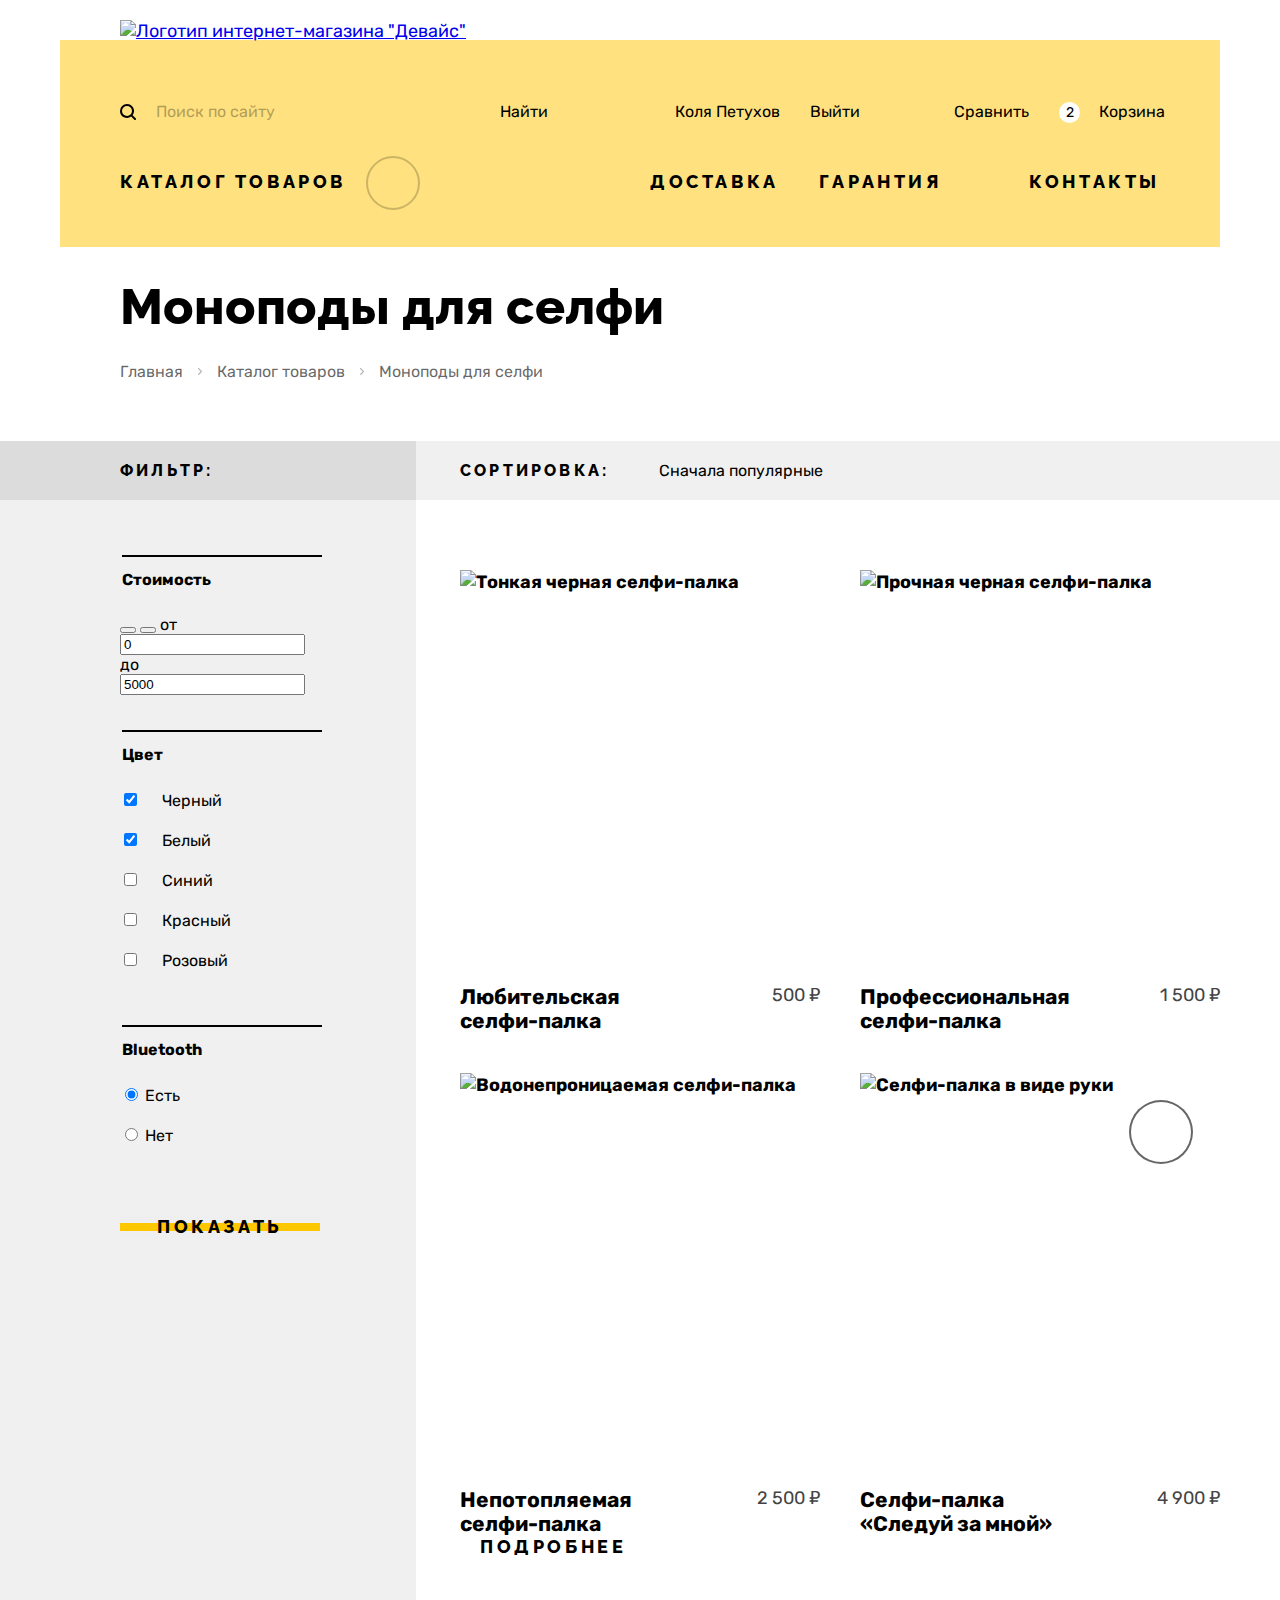
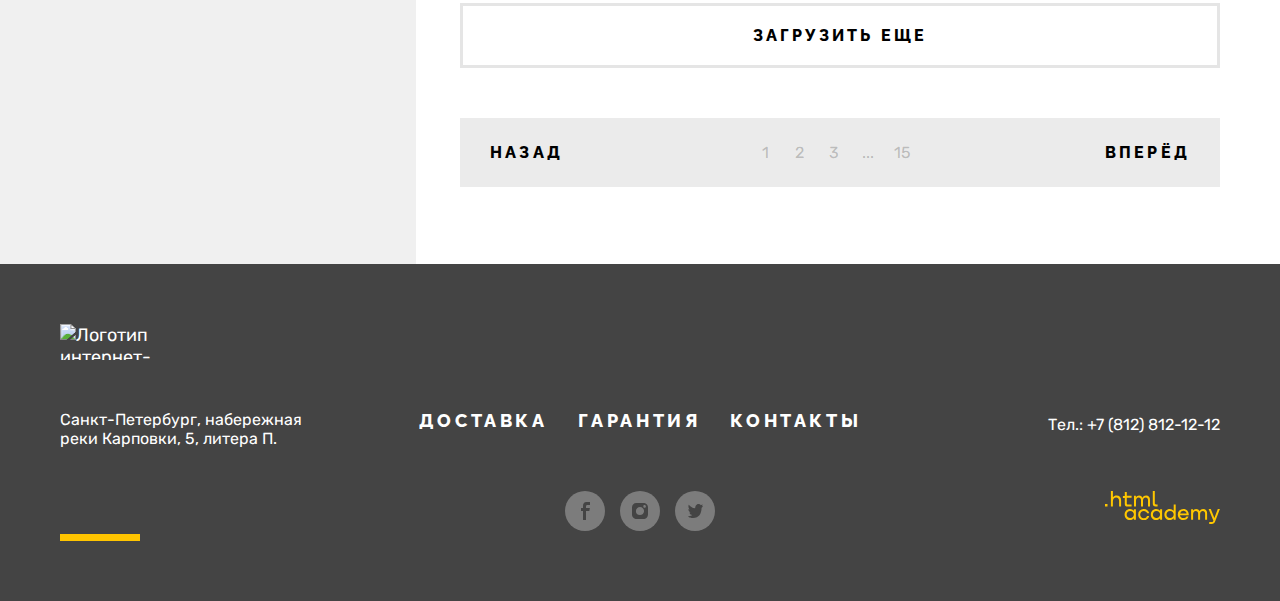
==== commit 2254f0cb: "Оптимизирует кнопки" ====
--- a/catalog.html
+++ b/catalog.html
@@ -71,9 +71,15 @@
     <ul class="breadcrumbs list">
       <li class="breadcrumbs-item">
         <a class="breadcrumbs-link" href="index.html">Главная</a>
+        <svg class="breadcrumbs-icon" aria-hidden="true" focusable="false" width="4" height="7" fill="none" xmlns="http://www.w3.org/2000/svg">
+          <path fill-rule="evenodd" clip-rule="evenodd" d="m3.8 3.1-3-3a.5.5 0 0 0-.7 0C0 .3 0 .7.1.9l2.6 2.6L.1 6.1v.7l.4.2.4-.1 3-3 .1-.4-.2-.4Z"/>
+        </svg>
       </li>
       <li class="breadcrumbs-item">
         <a class="breadcrumbs-link" href="#">Каталог товаров</a>
+        <svg class="breadcrumbs-icon" aria-hidden="true" focusable="false" width="4" height="7" fill="none" xmlns="http://www.w3.org/2000/svg">
+          <path fill-rule="evenodd" clip-rule="evenodd" d="m3.8 3.1-3-3a.5.5 0 0 0-.7 0C0 .3 0 .7.1.9l2.6 2.6L.1 6.1v.7l.4.2.4-.1 3-3 .1-.4-.2-.4Z"/>
+        </svg>
       </li>
       <li class="breadcrumbs-item">
         <a class="breadcrumbs-link">Моноподы для селфи</a>
@@ -124,30 +130,45 @@
               <li class="color-item">
                 <label class="control">
                   <input class="color-input" type="checkbox" name="black" checked>
+                  <svg class="checkbox-icon" aria-hidden="true" focusable="false" width="14" height="14" fill="none" xmlns="http://www.w3.org/2000/svg">
+                    <path fill-rule="evenodd" clip-rule="evenodd" d="M14 0 4.4 9.3 0 5v4.7L4.5 14 14 4.7V0Z"/>
+                  </svg>
                   <span class="color-label">Черный</span>
                 </label>
               </li>
               <li class="color-item">
                 <label class="control">
                   <input class="color-input" type="checkbox" name="white" checked>
+                  <svg class="checkbox-icon" aria-hidden="true" focusable="false" width="14" height="14" fill="none" xmlns="http://www.w3.org/2000/svg">
+                    <path fill-rule="evenodd" clip-rule="evenodd" d="M14 0 4.4 9.3 0 5v4.7L4.5 14 14 4.7V0Z"/>
+                  </svg>
                   <span class="color-label">Белый</span>
                 </label>
               </li>
               <li class="color-item">
                 <label class="control">
                   <input class="color-input" type="checkbox" name="blue">
+                  <svg class="checkbox-icon" aria-hidden="true" focusable="false" width="14" height="14" fill="none" xmlns="http://www.w3.org/2000/svg">
+                    <path fill-rule="evenodd" clip-rule="evenodd" d="M14 0 4.4 9.3 0 5v4.7L4.5 14 14 4.7V0Z"/>
+                  </svg>
                   <span class="color-label">Синий</span>
                 </label>
               </li>
               <li class="color-item">
                 <label class="control">
                   <input class="color-input" type="checkbox" name="red">
+                  <svg class="checkbox-icon" aria-hidden="true" focusable="false" width="14" height="14" fill="none" xmlns="http://www.w3.org/2000/svg">
+                    <path fill-rule="evenodd" clip-rule="evenodd" d="M14 0 4.4 9.3 0 5v4.7L4.5 14 14 4.7V0Z"/>
+                  </svg>
                   <span class="color-label">Красный</span>
                 </label>
               </li>
               <li class="color-item">
                 <label class="control">
                   <input class="color-input" type="checkbox" name="rose">
+                  <svg class="checkbox-icon" aria-hidden="true" focusable="false" width="14" height="14" fill="none" xmlns="http://www.w3.org/2000/svg">
+                    <path fill-rule="evenodd" clip-rule="evenodd" d="M14 0 4.4 9.3 0 5v4.7L4.5 14 14 4.7V0Z"/>
+                  </svg>
                   <span class="color-label">Розовый</span>
                 </label>
               </li>
@@ -170,39 +191,47 @@
               </li>
             </ul>
           </fieldset>
-          <button class="yellow-button filters-button" type="submit">Показать</button>
+          <button class="button filters-button" type="submit">Показать</button>
         </form>
       </section>
       <section class="catalog-products">
         <h3 class="visually-hidden">Список отсортированных товаров</h3>
         <ol class="devices-list list">
           <li class="device-card">
-            <a class="device-card-link" href="#"><h3 class="device-card-title">Любительская селфи-палка</h3></a>
-            <a class="device-card-link" href="#"><img class="device-card-image" src="img/catalog/device-1.jpg" width="360" height="380" alt="Тонкая черная селфи-палка"></a>
-            <span class="new visually-hidden">New</span>
-            <b class="device-card-price">500 ₽</b>
-            <a class="yellow-button device-card-button" href="#">Подробнее</a>
+            <a class="device-card-link" href="#">
+              <h3 class="device-card-title">Любительская селфи-палка</h3>
+              <img class="device-card-image" src="img/catalog/device-1.jpg" width="360" height="380" alt="Тонкая черная селфи-палка">
+              <div class="new visually-hidden"><span class="visually-hidden">Новое</span></div>
+              <b class="device-card-price">500 ₽</b>
+            </a>
+            <a class="button grey-layer" href="#"><span class="device-card-button">Подробнее</span></a>
           </li>
           <li class="device-card">
-            <a class="device-card-link" href="#"><h3 class="device-card-title">Профессиональная селфи-палка</h3></a>
-            <a class="device-card-link" href="#"><img class="device-card-image" src="img/catalog/device-2.jpg" width="360" height="380" alt="Прочная черная селфи-палка"></a>
-            <span class="new visually-hidden">New</span>
-            <b class="device-card-price">1 500 ₽</b>
-            <a class="yellow-button device-card-button visually-hidden" href="#" >Подробнее</a>
+            <a class="device-card-link" href="#">
+              <h3 class="device-card-title">Профессиональная селфи-палка</h3>
+              <img class="device-card-image" src="img/catalog/device-2.jpg" width="360" height="380" alt="Прочная черная селфи-палка">
+              <div class="new visually-hidden"><span class="visually-hidden">Новое</span></div>
+              <b class="device-card-price">1 500 ₽</b>
+            </a>
+            <a class="button grey-layer" href="#"><span class="device-card-button">Подробнее</span></a>
           </li>
           <li class="device-card">
-            <a class="device-card-link" href="#"><h3 class="device-card-title">Непотопляемая селфи-палка</h3></a>
-            <a class="device-card-link" href="#"><img class="device-card-image" src="img/catalog/device-3.jpg" width="360" height="380" alt="Водонепроницаемая селфи-палка"></a>
-            <span class="new visually-hidden">New</span>
-            <b class="device-card-price">2 500 ₽</b>
-            <a class="yellow-button device-card-button visually-hidden" href="#">Подробнее</a>
+            <a class="device-card-link" href="#">
+              <h3 class="device-card-title">Непотопляемая селфи-палка</h3>
+              <img class="device-card-image" src="img/catalog/device-3.jpg" width="360" height="380" alt="Водонепроницаемая селфи-палка">
+              <div class="new visually-hidden"><span class="visually-hidden">Новое</span></div>
+              <b class="device-card-price">2 500 ₽</b>
+            </a>
+            <a class="button rey-layer" href="#"><span class="device-card-button">Подробнее</span></a>
           </li>
           <li class="device-card">
-            <a class="device-card-link" href="#"><h3 class="device-card-title">Селфи-палка «Следуй за мной»</h3></a>
-            <a class="device-card-link" href="#"><img class="device-card-image" src="img/catalog/device-4.jpg" width="360" height="380" alt="Cелфи-палка в виде руки"></a>
-            <span class="new">New</span>
-            <b class="device-card-price">4 900 ₽</b>
-            <a class="yellow-button device-card-button visually-hidden" href="#" >Подробнее</a>
+            <a class="device-card-link" href="#">
+              <h3 class="device-card-title">Селфи-палка «Следуй за мной»</h3>
+              <img class="device-card-image" src="img/catalog/device-4.jpg" width="360" height="380" alt="Cелфи-палка в виде руки">
+              <div class="new"><span class="visually-hidden">Новое</span></div>
+              <b class="device-card-price">4 900 ₽</b>
+            </a>
+            <a class="button grey-layer" href="#"><span class="device-card-button">Подробнее</span></a>
           </li>
         </ol>
         <button class="show-more-button" type="button">Загрузить еще</button>
--- a/styles/styles.css
+++ b/styles/styles.css
@@ -66,7 +66,7 @@
 }
 
 /* Кнопки */
-.yellow-button {
+.button {
   display: inline-block;
   font-family: "Raleway", sans-serif;
   font-size: 18px;
@@ -77,6 +77,53 @@
   text-transform: uppercase;
   border: none;
   cursor: pointer;
+  letter-spacing: 0.2em;
+}
+
+.yellow-button {
+  position: relative;
+  text-align: center;
+  z-index: 0;
+}
+
+.yellow-button::before {
+  content: "";
+  position: absolute;
+  background-color: #FFE17F;
+  height: 8px;
+  top: 0;
+  bottom: 0;
+  right: 0;
+  left: 0;
+  margin: auto;
+  z-index: -1;
+}
+
+.yellow-button:hover:before {
+  height: 50px;
+  top: 0;
+  bottom: 0;
+  margin: auto;
+}
+
+.yellow-button:focus {
+  outline: none;
+}
+
+.yellow-button:focus:before {
+  background-color: #AF4FFF;
+}
+
+.yellow-button:active {
+  color: rgba(0, 0, 0, 0.3);
+}
+
+.yellow-button:active:before {
+  background-color: #FFE17F;
+  height: 50px;
+  top: 0;
+  bottom: 0;
+  margin: auto;
 }
 
 /* Заголовки блоков */
@@ -175,7 +222,7 @@
   position: relative;
 }
 
-input[type="search"]::-webkit-search-cancel-button {
+.search[type="search"]::-webkit-search-cancel-button {
   -webkit-appearance: none;
 }
 
@@ -308,7 +355,7 @@
 
 .catalog-button {
   position: relative;
-  padding-right: 54px;
+  padding: 0 54px 0 0;
   border: none;
   background: none;
   font-size: 18px;
@@ -369,6 +416,7 @@
   text-decoration: none;
   text-transform: uppercase;
   position: relative;
+  letter-spacing: 0.2em;
 }
 
 .navigation-link::after {
@@ -404,31 +452,60 @@
 /* Хлебные крошки */
 .inner-header {
   margin-top: 35px;
-  margin-bottom: 50px;
+  margin-bottom: 55px;
 }
 
 .catalog-title {
-  margin-bottom: 20px;
+  margin-bottom: 25px;
   margin-left: 60px;
 }
 
 .breadcrumbs {
   display: flex;
   margin-left: 60px;
-}
-
-.breadcrumbs-item:first-child .breadcrumbs-link{
-  padding-left: 0;
+  transform: translate(-5px);
+}
+
+.breadcrumbs-item {
+  position: relative;
 }
 
 .breadcrumbs-link {
   display: block;
   font-size: 16px;
   line-height: 19px;
-  color: inherit;
+  color: rgba(0, 0, 0, 0.6);
   text-decoration: none;
-  margin-right: 15px;
-  padding: 10px;
+  padding: 5px;
+  margin-right: 24px;
+}
+
+.breadcrumbs-icon {
+  display: block;
+  fill: rgba(0, 0, 0, 0.3);
+  position: absolute;
+  right: 10px;
+  top: 0;
+  bottom: 0;
+  margin: auto;
+}
+
+.breadcrumbs-link:hover {
+  color: rgba(0, 0, 0, 1);
+}
+
+.breadcrumbs-link:focus {
+  color: rgba(0, 0, 0, 0.6);
+  outline: 5px solid #AF4FFF;
+  margin-right: 29px;
+  margin-left: 5px;
+}
+
+.breadcrumbs-link:active {
+  color: rgba(0, 0, 0, 0.3);
+  outline: none;
+  margin-right: 24px;
+  margin-left: 0;
 }
 
 /* Слайдер */
@@ -496,9 +573,6 @@
   border-radius: 50%;
   margin: 9px;
   padding: 0;
-}
-
-.device-button {
   cursor: pointer;
 }
 
@@ -582,61 +656,10 @@
 
 .device-details {
   width: 190px;
-  text-align: center;
   padding: 15px 15px;
-  position: relative;
-  z-index: 0;
-}
-
-.device-details::before {
-  content: "";
-  position: absolute;
-  background-color: #FFE17F;
-  height: 8px;
-  top: 22px;
-  right: 0;
-  left: 0;
-  z-index: -1;
-}
-
-.device-details:hover:before,
-.about-us-button:hover:before,
-.contacts-button:hover:before {
-  height: 50px;
-  top: 0;
-  bottom: 0;
-  margin: auto;
-}
-
-.device-details:focus,
-.about-us-button:focus,
-.contacts-button:focus {
-  outline: none;
-}
-
-.device-details:focus:before,
-.about-us-button:focus:before,
-.contacts-button:focus:before {
-  background-color: #AF4FFF;
-}
-
-.device-details:active,
-.about-us-button:active,
-.contacts-button:active {
-  color: rgba(0, 0, 0, 0.3);
-}
-
-.device-details:active:before,
-.about-us-button:active:before,
-.contacts-button:active:before {
-  background-color: #FFE17F;
-  height: 50px;
-  top: 0;
-  bottom: 0;
-  margin: auto;
-}
-
-  /* Меню каталога с иконками */
+}
+
+/* Меню каталога с иконками */
 .catalog {
   margin-bottom: 70px;
 }
@@ -654,6 +677,7 @@
   text-decoration: none;
   display: block;
   width: 160px;
+  letter-spacing: -0.02em;
 }
 
 .catalog-icon-container {
@@ -844,6 +868,7 @@
   display: block;
   background-color: #F0F0F0;
   text-align: center;
+  letter-spacing: 0.2em;
   padding: 40px 0;
   grid-column: 2 / 3;
 }
@@ -971,33 +996,11 @@
   position: relative;
 }
 
-.about-us-button::before {
-  content: "";
-  position: absolute;
-  background-color: #FFE17F;
-  height: 8px;
-  bottom: 6px;
-  right: 0;
-  left: 0;
-  z-index: -1;
-}
-
 .contacts-button {
   align-self: flex-start;
   margin-top: 70px;
   width: 260px;
   position: relative;
-}
-
-.contacts-button::before {
-  content: "";
-  position: absolute;
-  background-color: #FFE17F;
-  height: 8px;
-  bottom: 6px;
-  right: 0;
-  left: 0;
-  z-index: -1;
 }
 
 /* Рассылка */
@@ -1108,11 +1111,13 @@
   text-transform: uppercase;
 }
 
-.filters-title{
+.filters-title {
   display: block;
-  padding: 5px 20px 0;
+  padding: 0 20px;
   width: 200px;
-  margin: 20px 50px 20px 40px;
+  align-self: center;
+  margin: 15px 50px 15px 40px;
+  letter-spacing: 0.2em;
 }
 
 .filters-block {
@@ -1125,7 +1130,7 @@
 .filters-group {
   padding: 0;
   border: none;
-  margin-bottom: 50px;
+  margin: 0 0 50px;
   font-size: 16px;
 }
 
@@ -1133,12 +1138,54 @@
   margin-bottom: 25px;
   line-height: 20px;
   font-weight: 700;
+  position: relative;
+}
+
+.filters-group-title::before {
+  content: "";
+  width: 200px;
+  height: 2px;
+  background-color: #000000;
+  display: block;
+  position: absolute;
+  top: -15px;
 }
 
 .color-item, .bluetooth-item {
   margin-bottom: 20px;
 }
 
+.filters-button {
+  position: relative;
+  width: 200px;
+  text-align: center;
+  z-index: 1;
+}
+
+.filters-button::before {
+  content: "";
+  position: absolute;
+  background-color: #FFC700;
+  width: 200px;
+  height: 8px;
+  top: 0;
+  bottom: 0;
+  right: 0;
+  left: 0;
+  margin: auto;
+  z-index: -1;
+}
+
+.filters-button:focus:before {
+  background-color: #AF4FFF;
+  height: 8px;
+}
+
+.filters-button:active:before {
+  background-color: #FFC700;
+}
+
+/* Сортировка */
 .catalog-products {
   width: 760px;
   margin-left: 70px;
@@ -1148,15 +1195,45 @@
   width: 760px;
   display: flex;
   align-items: center;
-  margin: 20px 0 20px 70px;
+  margin: 15px 0 15px 70px;
 }
 
 .sorting-title {
-  margin-right: 40px;
+  margin-right: 35px;
+  align-self: center;
+  letter-spacing: 0.2em;
 }
 
 .sorting-form {
   margin-right: auto;
+  display: flex;
+}
+
+.select-control {
+  display: block;
+  box-sizing: border-box;
+  background: url("../img/arrows/dropdown.svg") no-repeat top 50% right 15px;
+  border: none;
+  font-family: "Rubik", sans-serif;
+  font-size: 16px;
+  line-height: 19px;
+  padding: 5px 40px 5px 15px;
+  margin: 0;
+  appearance: none;
+}
+
+.select-control:hover {
+  opacity: 0.6;
+}
+
+.select-control:focus {
+  opacity: 1;
+  outline: 5px solid #AF4FFF;
+}
+
+.select-control:active {
+  opacity: 0.3;
+  outline: none;
 }
 
 .sorting-buttons {
@@ -1166,10 +1243,31 @@
 .sorting-type-button {
   width: 11px;
   height: 10px;
-  padding: 9px;
-  margin-right: 2px;
-}
-
+  padding: 7px;
+  background: url("../img/arrows/triangle.svg") no-repeat center;
+  opacity: 0.2;
+}
+
+.sorting-type-button:last-child {
+  transform: rotate(180deg);
+  margin-left: 5px;
+}
+
+.sorting-type-button:hover {
+  opacity: 0.5;
+}
+
+.sorting-type-button:focus {
+  opacity: 1;
+  outline: 5px solid #AF4FFF;
+}
+
+.sorting-type-button:active {
+  opacity: 1;
+  outline: none;
+}
+
+/* Список товаров */
 .devices-list {
   display: grid;
   grid-template-columns: repeat(2, 360px);
@@ -1180,10 +1278,24 @@
 
 /* Карточка товара */
 .device-card {
+  position: relative;
+}
+
+.device-card-link {
   display: grid;
   grid-template-columns: 240px 110px;
   grid-template-rows: 380px min-content;
   gap: 35px 10px;
+  line-height: 24px;
+  font-weight: 700;
+  color: inherit;
+  text-decoration: none;
+}
+
+.device-card-title {
+  grid-column: 1 / 2;
+  grid-row: 2 / 3;
+  margin: 0;
 }
 
 .new {
@@ -1192,47 +1304,96 @@
   justify-self: end;
   margin-right: 27px;
   margin-top: 27px;
-}
-
-.device-card-link:first-child {
-  grid-column: 1 / 2;
+  width: 60px;
+  height: 60px;
+  border: 2px solid rgba(0, 0, 0, 0.6);
+  border-radius: 50%;
+  background: url("../img/new.svg") no-repeat center;
+}
+
+.device-card-price {
+  grid-column: -2 / -1;
   grid-row: 2 / 3;
-}
-
-.device-card-title {
-  margin: 0;
-}
-
-.device-card-link:nth-child(2) {
-  display: block;
-  grid-column: 1 / -1;
-  grid-row: 1 / 2;
-}
-
-.device-card-link {
-  line-height: 24px;
-  font-weight: 700;
-  color: inherit;
-  text-decoration: none;
-}
-
-.device-card-price {
+  justify-self: end;
   line-height: 21px;
   font-weight: 400;
   color: #444444;
   text-transform: uppercase;
-  grid-column: -2 / -1;
-  grid-row: 2 / 3;
-  justify-self: end;
-}
-
-.device-card-button {
+}
+
+.device-card-image {
   grid-column: 1 / -1;
   grid-row: 1 / 2;
-  align-self: center;
-}
-
-/* Пагинация */
+  display: block;
+}
+
+/* Кнопка "Подробнее" на карточке товара */
+.grey-layer {
+  position: absolute;
+  top: 0;
+  left: 0;
+  background-color: rgba(240, 240, 240, 0.8);
+  width: 360px;
+  height: 380px;
+  display: flex;
+  justify-content: center;
+  align-items: center;
+  z-index: -1;
+}
+
+.device-card-button {
+  position: relative;
+  padding: 10px 20px;
+}
+
+.device-card-button::before {
+  content: "";
+  position: absolute;
+  background-color: #FFC700;
+  height: 8px;
+  top: 0;
+  bottom: 0;
+  right: 0;
+  left: 0;
+  margin: auto;
+  z-index: -1;
+}
+
+.device-card-link:hover + .grey-layer,
+.grey-layer:hover {
+  z-index: 2;
+}
+
+.device-card-button:hover:before,
+.filters-button:hover:before {
+  height: 40px;
+  top: 0;
+  bottom: 0;
+  margin: auto;
+}
+
+.device-card-button:focus,
+.filters-button:focus {
+  outline: none;
+}
+
+.device-card-link:focus,
+.device-card-link:focus .device-card-price {
+  outline: none;
+  color: #AF4FFF;
+}
+
+.device-card-link:focus .device-card-image {
+  border: 5px solid #AF4FFF;
+  box-sizing: border-box;
+}
+
+.device-card-button:active,
+.filters-button:active {
+  color: rgba(0, 0, 0, 0.3);
+}
+
+/* Кнопка "Показать еще" */
 .show-more-button {
   font-family: "Raleway", sans-serif;
   font-size: 16px;
@@ -1241,17 +1402,36 @@
   text-align: center;
   width: 760px;
   background: none;
-  border: solid #000000;
-  padding-top: 20px;
-  padding-bottom: 20px;
+  border: 3px solid rgba(0, 0, 0, 0.1);
+  padding: 20px 0;
   margin-bottom: 50px;
-}
-
+  box-sizing: border-box;
+  letter-spacing: 0.2em;
+  cursor: pointer;
+}
+
+.show-more-button:hover {
+  border-color: #000000;
+}
+
+.show-more-button:focus {
+  border: 5px solid #AF4FFF;
+  padding: 18px 0;
+  outline: none;
+}
+
+.show-more-button:active {
+  border: 3px solid #000000;
+  padding: 20px 0;
+  opacity: 0.3;
+}
+
+/* Пагинация */
 .pagination {
   background-color: #EBEBEB;
   display: flex;
   justify-content: space-between;
-  padding: 30px 25px;
+  align-items: center;
   margin-bottom: 77px;
 }
 
@@ -1262,29 +1442,61 @@
 }
 
 .pagination-link {
-  color: #444444;
+  color: rgba(68, 68, 68, 0.3);
   text-decoration: none;
   font-size: 16px;
   line-height: 19px;
-}
-
-.pagination-prev {
+  padding: 7px 0;
+  display: block;
+  width: 33px;
+  text-align: center;
+}
+
+.pagination-link:hover {
+  color: rgba(68, 68, 68, 1);
+}
+
+.pagination-link:focus {
+  color: rgba(68, 68, 68, 1);
+  outline: 5px solid #AF4FFF;
+}
+
+.pagination-link:active {
+  color: rgba(68, 68, 68, 0.1);
+  outline: none;
+}
+
+.pagination-prev, .pagination-next {
+  padding: 25px 30px;
   font-family: "Raleway", sans-serif;
   text-transform: uppercase;
   font-size: 16px;
   line-height: 19px;
-  width: 90px;
-}
-
-.pagination-next {
-  font-family: "Raleway", sans-serif;
-  text-transform: uppercase;
-  font-size: 16px;
-  line-height: 19px;
+  letter-spacing: 0.2em;
   text-decoration: none;
   color: inherit;
+}
+
+.pagination-next {
   text-align: right;
-  width: 90px;
+}
+
+.pagination-prev:hover, .pagination-next:hover {
+  background-color: #DCDCDC;
+}
+
+.pagination-prev:focus, .pagination-next:focus {
+  background-color: #EBEBEB;
+  border: 5px solid #AF4FFF;
+  padding: 20px 25px;
+  outline: none;
+}
+
+.pagination-prev:active, .pagination-next:active {
+  background-color: #DCDCDC;
+  border: none;
+  color: rgba(0, 0, 0, 0.3);
+  padding: 25px 30px;
 }
 
 /* Подвал сайта */
@@ -1385,6 +1597,7 @@
   color: inherit;
   text-decoration: none;
   text-transform: uppercase;
+  letter-spacing: 0.2em;
   position: relative;
 }
 
@@ -1422,6 +1635,7 @@
   height: 2px;
 }
 
+/* Социальные сети */
 .social-media-item {
   margin-right: 5px;
 }
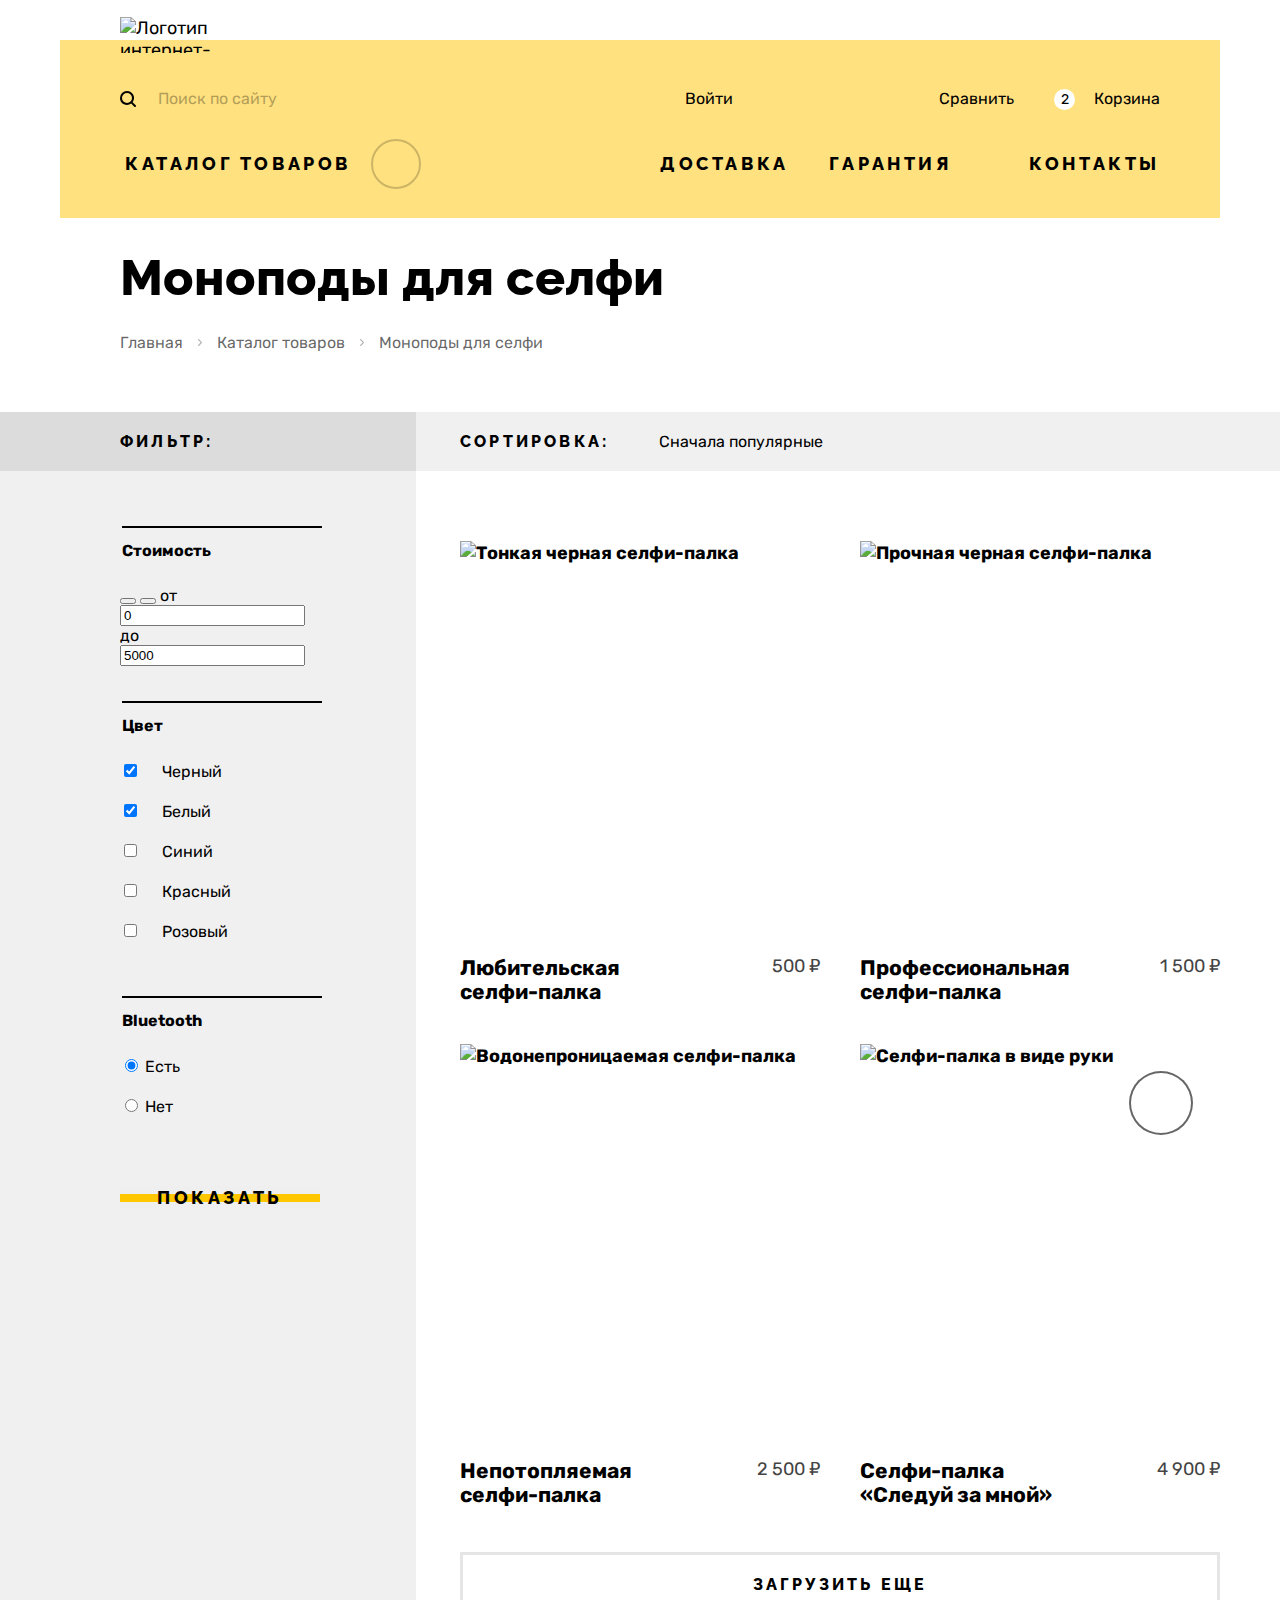
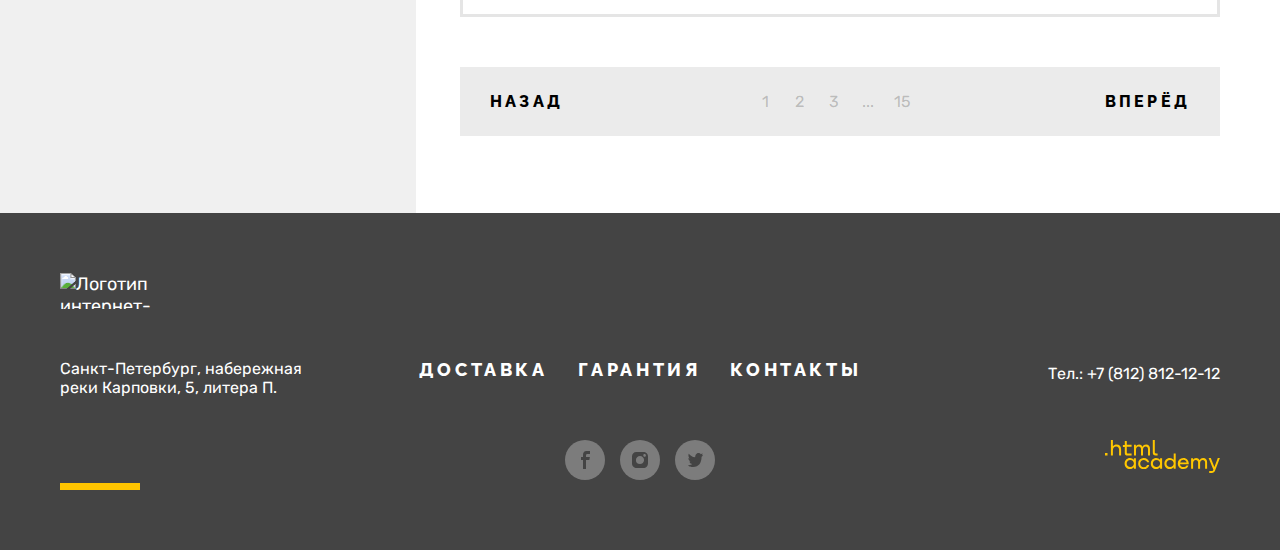
==== commit 357f0b07: "Добавляет выпадающее меню каталога" ====
--- a/catalog.html
+++ b/catalog.html
@@ -10,6 +10,72 @@
   <h1 class="visually-hidden">Интернет-магазин "Девайс"</h1>
   <nav class="navigation">
     <div class="navigation-container">
+      <img class="logo-link logo-header" src="img/logo.svg" width="145" height="36" alt='Логотип интернет-магазина "Девайс"'>
+    </div>
+    <div class="navigation-container">
+      <form class="search-form">
+        <svg class="search-icon" aria-hidden="true" focusable="false" width="16" height="16" fill="none" xmlns="http://www.w3.org/2000/svg">
+          <path d="m15.7 14.3-3.1-3.1A7 7 0 0 0 7 0a7 7 0 0 0-7 7 7 7 0 0 0 11.2 5.6l3.1 3.1c.2.2.4.3.7.3.6 0 1-.4 1-1a1 1 0 0 0-.3-.7ZM2 7a5 5 0 0 1 5-5 5 5 0 0 1 5 5 5 5 0 0 1-5 5 5 5 0 0 1-5-5Z" fill="#000"/>
+        </svg>
+        <label class="visually-hidden" for="search-field">Поиск по сайту</label>
+        <input class="search navigation-status" id="search-field" type="search" name="page-search" value="Поиск по сайту">
+        <button class="search-button" type="submit">Найти</button>
+      </form>
+      <ul class="navigation-user list">
+        <li class="navigation-user-item">
+          <a class="navigation-user-link navigation-status" href="#"><span class="login">Войти</span></a>
+        </li>
+        <li class="navigation-user-item">
+          <a class="navigation-user-link navigation-status" href="#"><span class="compare">Сравнить</span></a>
+        </li>
+        <li class="navigation-user-item">
+          <a class="navigation-user-link navigation-status" href="#"><span class="basket">Корзина</span></a>
+        </li>
+      </ul>
+    </div>
+    <div class="navigation-container">
+      <button class="catalog-button" type="button">
+        <span class="navigation-catalog-button">Каталог товаров</span>
+        <span class="visually-hidden">Показать</span>
+      </button>
+      <ul class="navigation-catalog list">
+        <li class="navigation-catalog-item vr-link">
+          <a class="navigation-catalog-link navigation-status" href="catalog.html">Виртуальная реальность</a>
+        </li>
+        <li class="navigation-catalog-item monopod-link">
+          <a class="navigation-catalog-link navigation-status" href="catalog.html">Моноподы для селфи</a>
+        </li>
+        <li class="navigation-catalog-item camera-link">
+          <a class="navigation-catalog-link navigation-status" href="catalog.html">Экшн-камеры</a>
+        </li>
+        <li class="navigation-catalog-item bracelet-link">
+          <a class="navigation-catalog-link navigation-status" href="catalog.html">Фитнес-браслеты</a>
+        </li>
+        <li class="navigation-catalog-item watch-link">
+          <a class="navigation-catalog-link navigation-status" href="catalog.html">Умные часы</a>
+        </li>
+        <li class="navigation-catalog-item quadcopter-link">
+          <a class="navigation-catalog-link navigation-status" href="catalog.html">Квадрокоптеры</a>
+        </li>
+      </ul>
+      <ul class="navigation-services list">
+        <li class="navigation-item">
+          <a class="navigation-link navigation-status" href="#">Доставка</a>
+        </li>
+        <li class="navigation-item">
+          <a class="navigation-link navigation-status" href="#">Гарантия</a>
+        </li>
+        <li class="navigation-item">
+          <a class="navigation-link navigation-status" href="#">Контакты</a>
+        </li>
+      </ul>
+    </div>
+  </nav>
+</header>
+<!-- <header class="page-header">
+  <h1 class="visually-hidden">Интернет-магазин "Девайс"</h1>
+  <nav class="navigation">
+    <div class="navigation-container">
       <a class="logo-link" href="index.html">
         <span class="visually-hidden">Вернуться на главную страницу</span>
         <img class="logo-header" src="img/logo.svg" width="145" height="36" alt='Логотип интернет-магазина "Девайс"'>
@@ -64,7 +130,7 @@
       </ul>
     </div>
   </nav>
-</header>
+</header> -->
 <main class="main-container main-inner">
   <header class="inner-header container">
     <h2 class="section-title catalog-title">Моноподы для селфи</h2>
@@ -222,7 +288,7 @@
               <div class="new visually-hidden"><span class="visually-hidden">Новое</span></div>
               <b class="device-card-price">2 500 ₽</b>
             </a>
-            <a class="button rey-layer" href="#"><span class="device-card-button">Подробнее</span></a>
+            <a class="button grey-layer" href="#"><span class="device-card-button">Подробнее</span></a>
           </li>
           <li class="device-card">
             <a class="device-card-link" href="#">
--- a/styles/styles.css
+++ b/styles/styles.css
@@ -142,6 +142,10 @@
   padding: 0 30px;
 }
 
+.main-container {
+  z-index: 1;
+}
+
 /* Списки */
 .list {
   margin: 0;
@@ -157,12 +161,13 @@
   border-width: 0 30px;
   border-style: solid;
   border-color: #FFFFFF;
+  z-index: 2;
 }
 
 /* Навигация */
 .navigation {
   margin: 0 auto;
-  padding: 20px 40px 40px;
+  padding: 17px 40px 30px 40px;
 }
 
 .navigation-container {
@@ -175,12 +180,28 @@
 }
 
 .navigation-container:nth-child(2) {
-  margin-bottom: 24px;
-}
-
+  margin-bottom: 20px;
+}
+
+/* Состояния элементов навигации */
+.navigation-status:hover {
+  opacity: 0.6;
+}
+
+.navigation-status:focus {
+  opacity: 1;
+  border-color: #AF4FFF;
+  outline: none;
+}
+
+.navigation-status:active {
+  opacity: 0.3;
+  border-color: transparent;
+}
+
+/* Логотип */
 .logo-link {
   height: 36px;
-  margin-bottom: 10px;
 }
 
 .logo-link:focus {
@@ -192,6 +213,7 @@
   outline: none;
 }
 
+/* Поиск по сайту */
 .search-form {
   position: relative;
   width: 500px;
@@ -211,37 +233,30 @@
   width: 500px;
   height: 40px;
   box-sizing: border-box;
-  padding-left: 52px;
   font-family: inherit;
   font-size: 16px;
   line-height: 19px;
-  border: none;
   background: none;
   opacity: 0.3;
   flex-grow: 1;
   position: relative;
+  padding: 10px 160px 10px 52px;
+  border: 2px solid transparent;
+  border-radius: 20px;
+  margin: 0;
 }
 
 .search[type="search"]::-webkit-search-cancel-button {
   -webkit-appearance: none;
 }
 
-.search:hover {
-  opacity: 0.6;
-}
-
 .search:focus {
-  opacity: 1;
   color: rgba(0, 0, 0, 0.3);
-  border: 2px solid #AF4FFF;
-  border-radius: 20px;
-  outline: none;
 }
 
 .search:active {
   opacity: 1;
   border: 2px solid #000000;
-  border-radius: 20px;
 }
 
 .search-button {
@@ -258,15 +273,23 @@
   border: none;
   background: none;
   cursor: pointer;
+  display: none;
+}
+
+.search:focus + .search-button,
+.search:active + .search-button {
+  display: block;
 }
 
 .search-button:hover {
+  display: block;
   background-color: #000000;
   color: #FFFFFF;
   border-radius: 0 20px 20px 0;
 }
 
 .search-button:focus {
+  display: block;
   border: 2px solid #AF4FFF;
   border-radius: 0 20px 20px 0;
   outline: none;
@@ -279,10 +302,11 @@
   border: none;
 }
 
+/* Пользовательское меню */
 .navigation-user, .navigation-services {
   display: flex;
   flex-wrap: wrap;
-  width: 550px;
+  width: 540px;
   margin-left: auto;
 }
 
@@ -293,33 +317,16 @@
 
 .navigation-user-link {
   display: block;
-  padding: 11px 15px;
+  padding: 9px 18px;
   font-size: 16px;
   line-height: 19px;
   color: inherit;
   text-decoration: none;
-}
-
-.navigation-user-link:hover {
-  opacity: 0.6;
-}
-
-.navigation-user-link:focus {
-  opacity: 1;
-  padding: 9px 13px;
-  border: 2px solid #AF4FFF;
+  border: 2px solid transparent;
   border-radius: 20px;
-  outline: none;
-}
-
-.navigation-user-link:active {
-  opacity: 0.3;
-  padding: 11px 15px;
-  border: none;
 }
 
 .login {
-  margin-left: 5px;
   padding-left: 25px;
   background: url("../img/person.svg") no-repeat left;
 }
@@ -353,12 +360,23 @@
   margin-right: 30px;
 }
 
+/* Выпадающее меню каталога */
+.navigation-container:last-child {
+  position: relative;
+}
+
+.navigation-catalog-container {
+  grid-column: 1 / 2;
+  grid-row: 1 / 2;
+}
+
 .catalog-button {
   position: relative;
-  padding: 0 54px 0 0;
+  padding: 0 50px 0 0;
+  margin-right: auto;
+  margin-left: 5px;
   border: none;
   background: none;
-  font-size: 18px;
   cursor: pointer;
 }
 
@@ -366,34 +384,33 @@
   outline: none;
 }
 
-.catalog-button:focus > .navigation-catalog-link {
+.catalog-button:focus > .navigation-catalog-button {
+  border-color: #AF4FFF;
+}
+
+.catalog-button:active > .navigation-catalog-button {
   color: rgba(0, 0, 0, 0.3);
-  padding: 10px 18px;
-  margin: 3px 0;
-  border: 2px solid #AF4FFF;
-  border-radius: 20px;
-}
-
-.catalog-button:active > .navigation-catalog-link {
-  border: none;
+  border-color: transparent;
   margin: 0;
-  padding: 15px 20px;
 }
 
 .catalog-button::after {
   content: "";
   background: url("../img/plus.svg") no-repeat center;
-  width: 50px;
-  height: 50px;
+  width: 46px;
+  height: 46px;
   border: 2px solid #000000;
   opacity: 0.2;
   border-radius: 50%;
   position: absolute;
   right: 0;
   top: 0;
-}
-
-.catalog-button:hover:after {
+  bottom: 0;
+  margin: auto;
+}
+
+.catalog-button:hover:after,
+.navigation-catalog-container:focus-within .catalog-button:after {
   background: url("../img/minus.svg") no-repeat center;
   opacity: 1;
 }
@@ -403,20 +420,88 @@
   opacity: 0.3;
 }
 
+.navigation-catalog {
+  background-color: #FFE17F;
+  display: none;
+  grid-template-columns: repeat(3, max-content);
+  grid-template-rows: repeat(3, min-content);
+  column-gap: 16px;
+  row-gap: 8px;
+  position: absolute;
+  top: 50px;
+  left: -40px;
+  right: -40px;
+  margin: auto;
+  padding-bottom: 50px;
+  padding-left: 45px;
+  padding-top: 30px;
+  z-index: 2;
+}
+
+.navigation-catalog:hover,
+.catalog-button:hover + .navigation-catalog,
+.navigation-catalog-container:focus-within .navigation-catalog {
+  display: grid;
+}
+
+.navigation-catalog-link {
+  font-family: "Rubik", sans-serif;
+  font-size: 16px;
+  line-height: 18px;
+  color: inherit;
+  text-decoration: none;
+  display: block;
+  padding: 3px 13px;
+  border: 2px solid transparent;
+  border-radius: 20px;
+}
+
+.monopod-link, .camera-link {
+  grid-column: 1 / 2;
+}
+
+.bracelet-link, .watch-link {
+  grid-column: 2 / 3;
+}
+
+.quadcopter-link {
+  grid-column: 3 / 4;
+}
+
+.bracelet-link, .quadcopter-link {
+  grid-row: 1 / 2;
+}
+
+.monopod-link, .watch-link {
+  grid-row: 2 / 3;
+}
+
+/* Навигация по услугам */
 .navigation-item:nth-child(3n) {
   margin-left: auto;
 }
 
-.navigation-link, .navigation-catalog-link {
-  display: block;
-  padding: 15px 20px;
+.navigation-link, .navigation-catalog-button {
+  display: block;
+  border: 2px solid transparent;
+  border-radius: 25px;
+  padding: 12px 18px;
   font-family: "Raleway", sans-serif;
+  font-size: 18px;
   line-height: 21px;
   color: inherit;
   text-decoration: none;
   text-transform: uppercase;
   position: relative;
   letter-spacing: 0.2em;
+}
+
+.navigation-link:hover {
+  opacity: 1;
+}
+
+.navigation-link:active {
+  opacity: 0.3;
 }
 
 .navigation-link::after {
@@ -428,23 +513,7 @@
   bottom: 5px;
 }
 
-.navigation-link:hover:after {
-  height: 2px;
-}
-
-.navigation-link:focus {
-  border: 2px solid #AF4FFF;
-  border-radius: 25px;
-  padding: 13px 18px;
-  outline: none;
-}
-
-.navigation-link:active {
-  opacity: 0.3;
-  border: none;
-  padding: 15px 20px;
-}
-
+.navigation-link:hover:after,
 .navigation-link:active:after {
   height: 2px;
 }
@@ -510,7 +579,7 @@
 
 /* Слайдер */
 .device-examples {
-  margin-bottom: 50px;
+  margin-bottom: 37px;
   position: relative;
 }
 
@@ -522,7 +591,7 @@
   width: 560px;
   justify-content: space-between;
   z-index: 2;
-  margin-bottom: 70px;
+  margin-bottom: 62px;
 }
 
 .slider-prev, .slider-next {
@@ -530,7 +599,7 @@
   width: 40px;
   height: 80px;
   border: none;
-  margin: auto 8px auto;
+  margin: auto 9px auto;
   cursor: pointer;
 }
 
@@ -559,10 +628,10 @@
   position: absolute;
   bottom: 150px;
   right: 60px;
-  margin-right: 30px;
+  margin-right: 20px;
   display: flex;
   z-index: 2;
-  margin-bottom: 70px;
+  margin-bottom: 55px;
 }
 
 .device-button, .device-button-current {
@@ -571,7 +640,7 @@
   height: 12px;
   border: 2px solid #000000;
   border-radius: 50%;
-  margin: 9px;
+  margin: 11px;
   padding: 0;
   cursor: pointer;
 }
@@ -600,7 +669,7 @@
 .slider-item {
   display: flex;
   justify-content: space-between;
-  background: linear-gradient(to bottom, #FFE17F 110px, #FFFFFF 0);
+  background: linear-gradient(to bottom, #FFE17F 122px, #FFFFFF 0);
 }
 
 .slider-container {
@@ -608,11 +677,11 @@
 }
 
 .slider-container:first-child {
-  transform: translateY(-40px);
+  transform: translateY(-28px);
 }
 
 .slider-text {
-  transform: translateY(10px);
+  transform: translateY(11px);
 }
 
 .device-number {
@@ -621,12 +690,12 @@
   font-size: 180px;
   line-height: 30px;
   text-align: right;
-  margin-top: 40px;
+  margin-top: 53px;
   padding-right: 50px;
 }
 
 .device-motto {
-  margin-bottom: 30px;
+  margin-bottom: 28px;
 }
 
 .device-description {
@@ -635,7 +704,7 @@
 }
 
 .device-table {
-  margin-top: 55px;
+  margin-top: 47px;
   margin-bottom: 10px;
   display: grid;
   grid-template-columns: repeat(auto-fill, 160px);
@@ -651,7 +720,7 @@
   font-size: 36px;
   grid-row: 1 / 2;
   margin: 0;
-  padding-bottom: 14px;
+  padding-bottom: 10px;
 }
 
 .device-details {
@@ -661,7 +730,7 @@
 
 /* Меню каталога с иконками */
 .catalog {
-  margin-bottom: 70px;
+  margin-bottom: 81px;
 }
 
 .catalog-list {
@@ -737,9 +806,9 @@
   display: flex;
   flex-direction: column;
   justify-content: center;
-  width: 280px;
-  margin-right: 120px;
-  margin-bottom: 70px;
+  width: 277px;
+  margin-right: 123px;
+  margin-bottom: 47px;
   position: relative;
 }
 
@@ -747,8 +816,8 @@
   content: "";
   position: absolute;
   top: 0;
-  bottom: 0;
-  left: 280px;
+  bottom: 22px;
+  left: 277px;
   width: 0;
   border-right: 7px solid #000000;
 }
@@ -759,7 +828,7 @@
   width: 130px;
   text-align: center;
   position: relative;
-  margin-bottom: 15px;
+  margin-bottom: 13px;
   z-index: 0;
 }
 
@@ -800,7 +869,7 @@
 .navigation-tabs-link-current::before {
   background-color: #000000;
   height: 40px;
-  width: 280px;
+  width: 277px;
   top: 0;
   bottom: 0;
   margin: auto;
@@ -808,27 +877,27 @@
 
 .tabs-item {
   margin-bottom: 145px;
-  width: 710px;
-  min-height: 200px;
+  width: 700px;
+  min-height: 150px;
 }
 
 .tab-delivery {
-  background: url("../img/services/delivery.svg") no-repeat right;
+  background: url("../img/services/delivery.svg") no-repeat bottom right;
 }
 
 .tab-guarantee {
-  background: url("../img/services/guarantee.svg") no-repeat right;
+  background: url("../img/services/guarantee.svg") no-repeat bottom right;
 }
 
 .tab-credit {
-  background: url("../img/services/credit.svg") no-repeat right;
+  background: url("../img/services/credit.svg") no-repeat bottom right;
 }
 
 .tab-title {
   display: block;
   width: 600px;
-  margin-top: 70px;
-  margin-bottom: 35px;
+  margin-top: 71px;
+  margin-bottom: 32px;
 }
 
 .tab-text {
@@ -840,8 +909,8 @@
 /* Доставка редких товаров */
 .special-delivery-link {
   display: grid;
-  grid-template-columns: 125px auto 125px;
-  margin-bottom: 100px;
+  grid-template-columns: 125px auto 120px;
+  margin-bottom: 98px;
   color: inherit;
   text-decoration: none;
   padding: 0;
@@ -869,7 +938,7 @@
   background-color: #F0F0F0;
   text-align: center;
   letter-spacing: 0.2em;
-  padding: 40px 0;
+  padding: 38px 0;
   grid-column: 2 / 3;
 }
 
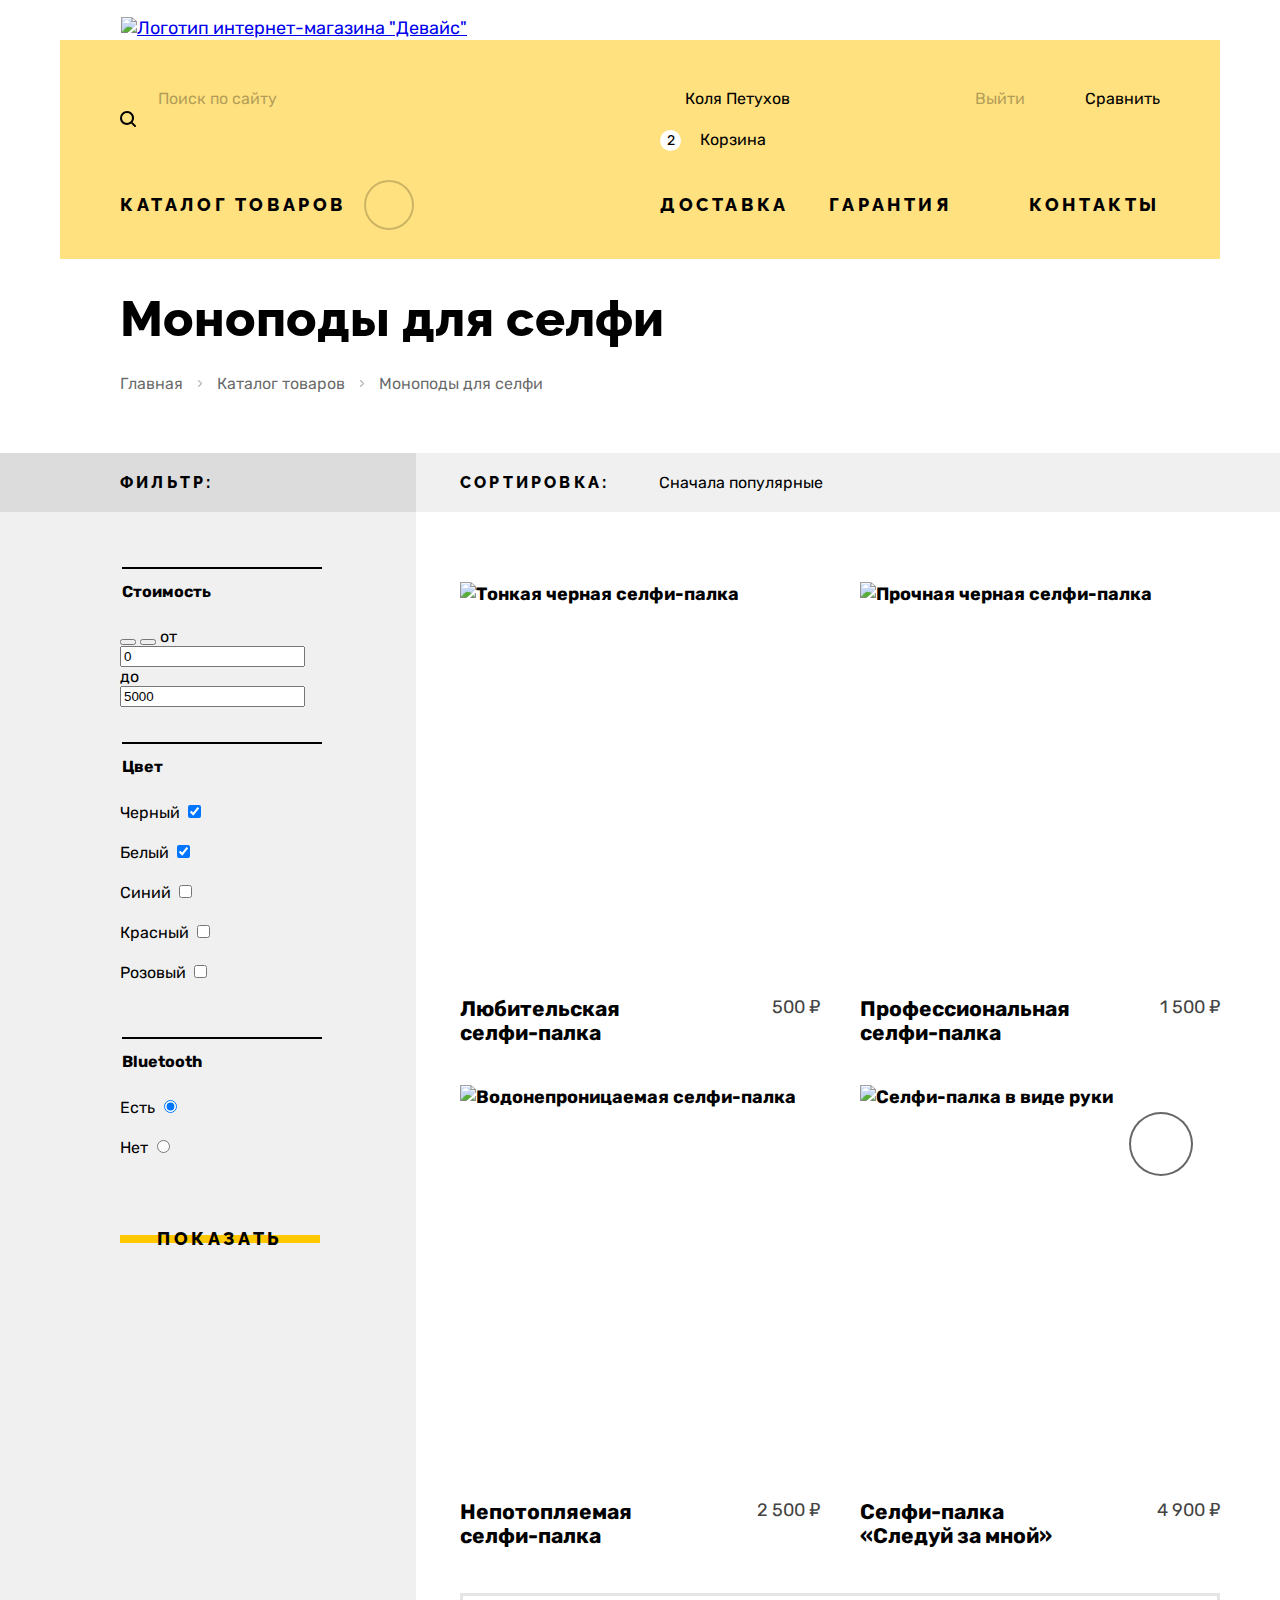
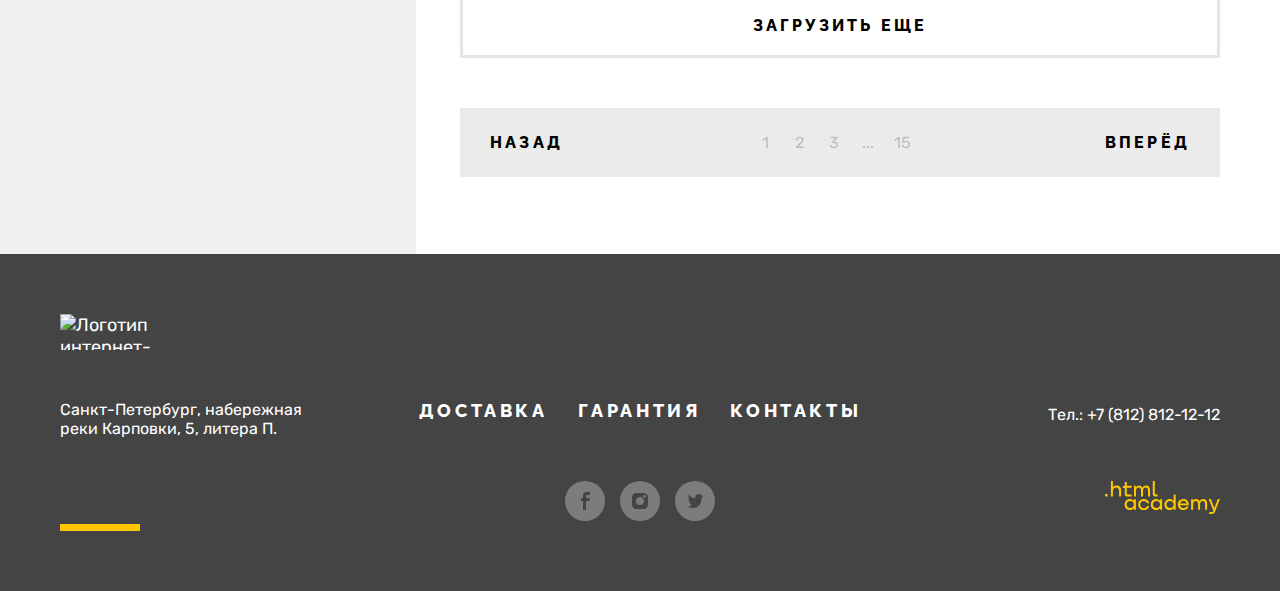
==== commit 94bbf431: "Модальное окно с формой" ====
--- a/catalog.html
+++ b/catalog.html
@@ -10,10 +10,13 @@
   <h1 class="visually-hidden">Интернет-магазин "Девайс"</h1>
   <nav class="navigation">
     <div class="navigation-container">
-      <img class="logo-link logo-header" src="img/logo.svg" width="145" height="36" alt='Логотип интернет-магазина "Девайс"'>
+      <a class="logo-link" href="index.html">
+        <span class="visually-hidden">Вернуться на главную страницу</span>
+        <img class="logo-header" src="img/logo.svg" width="145" height="36" alt='Логотип интернет-магазина "Девайс"'>
+      </a>
     </div>
     <div class="navigation-container">
-      <form class="search-form">
+      <form class="search-form" action="https://echo.htmlacademy.ru/" method="get">
         <svg class="search-icon" aria-hidden="true" focusable="false" width="16" height="16" fill="none" xmlns="http://www.w3.org/2000/svg">
           <path d="m15.7 14.3-3.1-3.1A7 7 0 0 0 7 0a7 7 0 0 0-7 7 7 7 0 0 0 11.2 5.6l3.1 3.1c.2.2.4.3.7.3.6 0 1-.4 1-1a1 1 0 0 0-.3-.7ZM2 7a5 5 0 0 1 5-5 5 5 0 0 1 5 5 5 5 0 0 1-5 5 5 5 0 0 1-5-5Z" fill="#000"/>
         </svg>
@@ -23,7 +26,10 @@
       </form>
       <ul class="navigation-user list">
         <li class="navigation-user-item">
-          <a class="navigation-user-link navigation-status" href="#"><span class="login">Войти</span></a>
+          <a class="navigation-user-link navigation-status" href="#"><span class="username login">Коля Петухов</span></a>
+        </li>
+        <li class="navigation-user-item">
+          <a class="navigation-user-link navigation-status" href="#"><span class="logout">Выйти</span></a>
         </li>
         <li class="navigation-user-item">
           <a class="navigation-user-link navigation-status" href="#"><span class="compare">Сравнить</span></a>
@@ -72,65 +78,6 @@
     </div>
   </nav>
 </header>
-<!-- <header class="page-header">
-  <h1 class="visually-hidden">Интернет-магазин "Девайс"</h1>
-  <nav class="navigation">
-    <div class="navigation-container">
-      <a class="logo-link" href="index.html">
-        <span class="visually-hidden">Вернуться на главную страницу</span>
-        <img class="logo-header" src="img/logo.svg" width="145" height="36" alt='Логотип интернет-магазина "Девайс"'>
-      </a>
-    </div>
-    <div class="navigation-container">
-      <form class="search-form">
-        <svg class="search-icon" aria-hidden="true" focusable="false" width="16" height="16" fill="none" xmlns="http://www.w3.org/2000/svg">
-          <path d="m15.7 14.3-3.1-3.1A7 7 0 0 0 7 0a7 7 0 0 0-7 7 7 7 0 0 0 11.2 5.6l3.1 3.1c.2.2.4.3.7.3.6 0 1-.4
-          1-1a1 1 0 0 0-.3-.7ZM2 7a5 5 0 0 1 5-5 5 5 0 0 1 5 5 5 5 0 0 1-5 5 5 5 0 0 1-5-5Z" fill="#000"/>
-        </svg>
-        <label class="visually-hidden" for="search-field">Поиск по сайту</label>
-        <input class="search" id="search-field" type="search" name="page-search" value="Поиск по сайту">
-        <button class="search-button">Найти</button>
-      </form>
-      <ul class="navigation-user list">
-        <li class="navigation-user-item">
-          <a class="navigation-user-link" href="#"><span class="username login">Коля Петухов</span></a>
-          <a class="navigation-user-link" href="#"><span class="logout">Выйти</span></a>
-        </li>
-        <li class="navigation-user-item">
-          <a class="navigation-user-link" href="#"><span class="compare">Сравнить</span></a>
-        </li>
-        <li class="navigation-user-item">
-          <a class="navigation-user-link" href="#"><span class="basket">Корзина</span></a>
-        </li>
-      </ul>
-    </div>
-    <div class="navigation-container">
-      <button class="catalog-button" type="button">
-        <span class="navigation-catalog-link">Каталог товаров</span>
-        <span class="visually-hidden">Показать</span>
-      </button>
-      <ul class="navigation-catalog list visually-hidden">
-        <li class="navigation-item">Виртуальная реальность</li>
-        <li class="navigation-item">Моноподы для селфи</li>
-        <li class="navigation-item">Экшн-камеры</li>
-        <li class="navigation-item">Фитнес-браслеты</li>
-        <li class="navigation-item">Умные часы</li>
-        <li class="navigation-item">Квадрокоптеры</li>
-      </ul>
-      <ul class="navigation-services list">
-        <li class="navigation-item">
-          <a class="navigation-link" href="#">Доставка</a>
-        </li>
-        <li class="navigation-item">
-          <a class="navigation-link" href="#">Гарантия</a>
-        </li>
-        <li class="navigation-item">
-          <a class="navigation-link" href="#">Контакты</a>
-        </li>
-      </ul>
-    </div>
-  </nav>
-</header> -->
 <main class="main-container main-inner">
   <header class="inner-header container">
     <h2 class="section-title catalog-title">Моноподы для селфи</h2>
@@ -195,47 +142,47 @@
             <ul class="color-list list">
               <li class="color-item">
                 <label class="control">
+                  <span class="color-label">Черный</span>
                   <input class="color-input" type="checkbox" name="black" checked>
                   <svg class="checkbox-icon" aria-hidden="true" focusable="false" width="14" height="14" fill="none" xmlns="http://www.w3.org/2000/svg">
                     <path fill-rule="evenodd" clip-rule="evenodd" d="M14 0 4.4 9.3 0 5v4.7L4.5 14 14 4.7V0Z"/>
                   </svg>
-                  <span class="color-label">Черный</span>
-                </label>
-              </li>
-              <li class="color-item">
-                <label class="control">
+                </label>
+              </li>
+              <li class="color-item">
+                <label class="control">
+                  <span class="color-label">Белый</span>
                   <input class="color-input" type="checkbox" name="white" checked>
                   <svg class="checkbox-icon" aria-hidden="true" focusable="false" width="14" height="14" fill="none" xmlns="http://www.w3.org/2000/svg">
                     <path fill-rule="evenodd" clip-rule="evenodd" d="M14 0 4.4 9.3 0 5v4.7L4.5 14 14 4.7V0Z"/>
                   </svg>
-                  <span class="color-label">Белый</span>
-                </label>
-              </li>
-              <li class="color-item">
-                <label class="control">
+                </label>
+              </li>
+              <li class="color-item">
+                <label class="control">
+                  <span class="color-label">Синий</span>
                   <input class="color-input" type="checkbox" name="blue">
                   <svg class="checkbox-icon" aria-hidden="true" focusable="false" width="14" height="14" fill="none" xmlns="http://www.w3.org/2000/svg">
                     <path fill-rule="evenodd" clip-rule="evenodd" d="M14 0 4.4 9.3 0 5v4.7L4.5 14 14 4.7V0Z"/>
                   </svg>
-                  <span class="color-label">Синий</span>
-                </label>
-              </li>
-              <li class="color-item">
-                <label class="control">
+                </label>
+              </li>
+              <li class="color-item">
+                <label class="control">
+                  <span class="color-label">Красный</span>
                   <input class="color-input" type="checkbox" name="red">
                   <svg class="checkbox-icon" aria-hidden="true" focusable="false" width="14" height="14" fill="none" xmlns="http://www.w3.org/2000/svg">
                     <path fill-rule="evenodd" clip-rule="evenodd" d="M14 0 4.4 9.3 0 5v4.7L4.5 14 14 4.7V0Z"/>
                   </svg>
-                  <span class="color-label">Красный</span>
-                </label>
-              </li>
-              <li class="color-item">
-                <label class="control">
+                </label>
+              </li>
+              <li class="color-item">
+                <label class="control">
+                  <span class="color-label">Розовый</span>
                   <input class="color-input" type="checkbox" name="rose">
                   <svg class="checkbox-icon" aria-hidden="true" focusable="false" width="14" height="14" fill="none" xmlns="http://www.w3.org/2000/svg">
                     <path fill-rule="evenodd" clip-rule="evenodd" d="M14 0 4.4 9.3 0 5v4.7L4.5 14 14 4.7V0Z"/>
                   </svg>
-                  <span class="color-label">Розовый</span>
                 </label>
               </li>
             </ul>
@@ -245,14 +192,14 @@
             <ul class="bluetooth-list list">
               <li class="bluetooth-item">
                 <label class="control">
+                  <span class="bluetooth-label">Есть</span>
                   <input class="bluetooth-input" type="radio" name="bluetooth" value="yes" checked>
-                  <span class="bluetooth-label">Есть</span>
                 </label>
               </li>
               <li class="bluetooth-item">
                 <label class="control">
+                  <span class="bluetooth-label">Нет</span>
                   <input class="bluetooth-input" type="radio" name="bluetooth" value="no">
-                  <span class="bluetooth-label">Нет</span>
                 </label>
               </li>
             </ul>
@@ -381,7 +328,7 @@
       </ul>
     </div>
     <a class="htmlacademy-link" href="https://htmlacademy.ru/">
-      <span class="visually-hidden">Школа "HTML Academy"</span>
+      <span class="visually-hidden">Сайт сделан в "HTML Academy"</span>
       <svg class="htmlacademy-icon" aria-hidden="true" focusable="false" width="115" height="33" fill="none" xmlns="http://www.w3.org/2000/svg">
         <path fill-rule="evenodd" clip-rule="evenodd" d="M0 12.9v2.6h2.5v-2.6H0ZM11.6 4.5c-1.6 0-2.8.7-3.6 1.7h-.1V0h-2v15.5h2v-5.3c0-2.1 1.3-3.6 3.3-3.6
             1.8 0 2.9 1.4 2.9 3.2v5.7h2V9.4c.1-3-1.8-4.9-4.5-4.9ZM26.6 4.8h-4.8V1.1h-2v3.8h-1.9v2h1.9v6c0 1.7 1 2.7 2.7
--- a/styles/styles.css
+++ b/styles/styles.css
@@ -39,6 +39,7 @@
   display: flex;
   flex-direction: column;
   min-height: 100%;
+  min-width: 1220px;
   font-family: "Rubik", sans-serif;
   font-size: 18px;
   background-color: #FFFFFF;
@@ -73,6 +74,7 @@
   line-height: 21px;
   text-align: center;
   color: #000000;
+  background: none;
   text-decoration: none;
   text-transform: uppercase;
   border: none;
@@ -167,7 +169,7 @@
 /* Навигация */
 .navigation {
   margin: 0 auto;
-  padding: 17px 40px 30px 40px;
+  padding: 12px 40px 30px 40px;
 }
 
 .navigation-container {
@@ -175,7 +177,7 @@
 }
 
 .navigation-container:first-child {
-  margin-bottom: 25px;
+  margin-bottom: 20px;
   padding-left: 20px;
 }
 
@@ -202,15 +204,20 @@
 /* Логотип */
 .logo-link {
   height: 36px;
+  padding: 5px;
+  transform: translate(-4px);
 }
 
 .logo-link:focus {
-  transform: translate(-5px, -5px);
   margin-bottom: 0;
   padding: 3px;
   border: 2px solid #AF4FFF;
   border-radius: 20px;
   outline: none;
+}
+
+.logo-link:active {
+  border-color: transparent;
 }
 
 /* Поиск по сайту */
@@ -331,6 +338,10 @@
   background: url("../img/person.svg") no-repeat left;
 }
 
+.logout {
+  opacity: 0.3;
+}
+
 .compare {
   padding-left: 20px;
   background: url("../img/compare.svg") no-repeat left;
@@ -372,9 +383,8 @@
 
 .catalog-button {
   position: relative;
-  padding: 0 50px 0 0;
-  margin-right: auto;
-  margin-left: 5px;
+  padding: 0 48px 0 0;
+  margin-left: 0;
   border: none;
   background: none;
   cursor: pointer;
@@ -583,6 +593,7 @@
   position: relative;
 }
 
+/* Стрелки вправо-влево */
 .device-navigation-arrows {
   position: absolute;
   top: 0;
@@ -624,12 +635,14 @@
   border: none;
 }
 
+/* Кнопки-буллеты */
 .device-navigation-radio {
   position: absolute;
   bottom: 150px;
   right: 60px;
   margin-right: 20px;
   display: flex;
+  flex-wrap: wrap;
   z-index: 2;
   margin-bottom: 55px;
 }
@@ -666,10 +679,15 @@
   opacity: 0.3;
 }
 
+/* Содержимое слайдера */
 .slider-item {
-  display: flex;
+  display: none;
   justify-content: space-between;
   background: linear-gradient(to bottom, #FFE17F 122px, #FFFFFF 0);
+}
+
+.slider-item-current {
+  display: flex;
 }
 
 .slider-container {
@@ -1793,3 +1811,224 @@
   border: none;
   transform: none;
 }
+
+/* Модальное окно */
+.modal-container {
+  position: fixed;
+  top: 0;
+  left: 0;
+  display: flex;
+  width: 100%;
+  height: 100%;
+  background-color: rgba(240, 240, 240, 0.9);
+  z-index: 2;
+}
+
+.modal-container-close {
+  display: none;
+}
+
+.modal {
+  position: relative;
+  margin: auto;
+  border: 10px solid #000000;
+  padding: 70px;
+  background-color: #FFFFFF;
+  color: #000000;
+}
+
+.modal-delivery {
+  width: 760px;
+}
+
+.modal-title {
+  margin-bottom: 65px;
+}
+
+.modal-close-button {
+  position: absolute;
+  width: 150px;
+  height: 150px;
+  top: 23px;
+  right: 8px;
+  background-color: #FFFFFF;
+  border: none;
+  cursor: pointer;
+  display: flex;
+  justify-content: center;
+  align-items: center;
+}
+
+.modal-close-icon {
+  display: block;
+  width: 50px;
+  height: 50px;
+  background-image: url("../img/close.svg");
+  background-repeat: no-repeat;
+  background-position: center;
+}
+
+.modal-close-button:hover .modal-close-icon {
+  opacity: 0.6;
+}
+
+.modal-close-button:focus {
+  outline: none;
+}
+
+.modal-close-button:focus .modal-close-icon {
+  opacity: 1;
+  border: 5px solid #AF4FFF;
+  border-radius: 50%;
+}
+
+.modal-close-button:active .modal-close-icon {
+  opacity: 0.3;
+  border: none;
+}
+
+.delivery-form {
+  display: grid;
+  grid-template-columns: 360px 160px 160px;
+  column-gap: 40px;
+  row-gap: 14px;
+  font-family: "Rubik", sans-serif;
+}
+
+.field-name {
+  grid-column:  1 / 2;
+}
+
+.field-email {
+  grid-column:  2 / -1;
+}
+
+.field-description {
+  grid-column:  1 / -2;
+}
+
+.field-number {
+  grid-column:  -2 / -1;
+  position: relative;
+}
+
+.delivery-form-button {
+  margin-right: auto;
+}
+
+.delivery-form-label {
+  display: block;
+  font-weight: 700;
+  letter-spacing: -0.02em;
+  color: #000000;
+  font-size: 18px;
+  line-height: 20px;
+  margin-bottom: 15px;
+}
+
+.delivery-info-icon {
+  position: absolute;
+  top: -7px;
+  right: 9px;
+  width: 26px;
+  height: 26px;
+  padding: 0;
+  background-color: #FFE17F;
+  border: 5px solid #FFFFFF;
+  border-radius: 50%;
+  background-image: url("../img/info.svg");
+  background-repeat: no-repeat;
+  background-position: center;
+  cursor: pointer;
+}
+
+.delivery-info {
+  display: none;
+  transform: translate(20px);
+  color: #FFFFFF;
+  font-size: 16px;
+  width: 164px;
+  position: absolute;
+  top: 30px;
+  right: 0;
+  padding: 23px 18px 23px;
+  background-color: #000000;
+}
+
+.delivery-info::before {
+  content: "";
+  background: #FFFFFF url("../img/arrows/thin-triangle.svg") no-repeat 146px;
+  transform: translate(-18px, -23px);
+  display: block;
+  height: 6px;
+  width: 200px;
+}
+
+.delivery-info-icon:hover + .delivery-info,
+.delivery-info:hover {
+  display: block;
+}
+
+.delivery-form-field {
+  width: 100%;
+  box-sizing: border-box;
+  margin: 0 0 3px;
+  padding: 18px 50px 16px 17px;
+  font-family: inherit;
+  font-size: 16px;
+  line-height: 20px;
+  background-color: #F0F0F0;
+  border: 3px solid #F0F0F0;
+  color: rgba(0, 0, 0, 0.6);
+}
+
+.delivery-form-field#delivery-name {
+  background: #F0F0F0 url("../img/form-person.svg") no-repeat center right 24px;
+}
+
+.delivery-form-field#delivery-email {
+  background: #F0F0F0 url("../img/mail.svg") no-repeat center right 24px;
+}
+
+.delivery-form-field:hover {
+  background-color: #EBEBEB;
+  border-color: #EBEBEB;
+}
+
+.delivery-form-field:focus {
+  outline: 5px solid #AF4FFF;
+}
+
+.delivery-form-field:active {
+  outline: none;
+  border-color: #000000;
+  background-color: transparent;
+  color: rgba(0, 0, 0, 1);
+}
+
+.delivery-form-error,
+.delivery-form-error:hover {
+  border-color: #FF3D3D;
+  background-color: transparent;
+  color: rgba(0, 0, 0, 1);
+}
+
+.delivery-form-error + .delivery-form-span {
+  color: #FF3D3D;
+}
+
+.delivery-form-span {
+  font-size: 14px;
+  line-height: 20px;
+  color: #000000;
+}
+
+.delivery-form-button {
+  padding: 0 30px;
+  margin-top: 36px;
+}
+
+.delivery-form-button:before,
+.delivery-form-button:active:before {
+  background-color: #FFC700;
+}
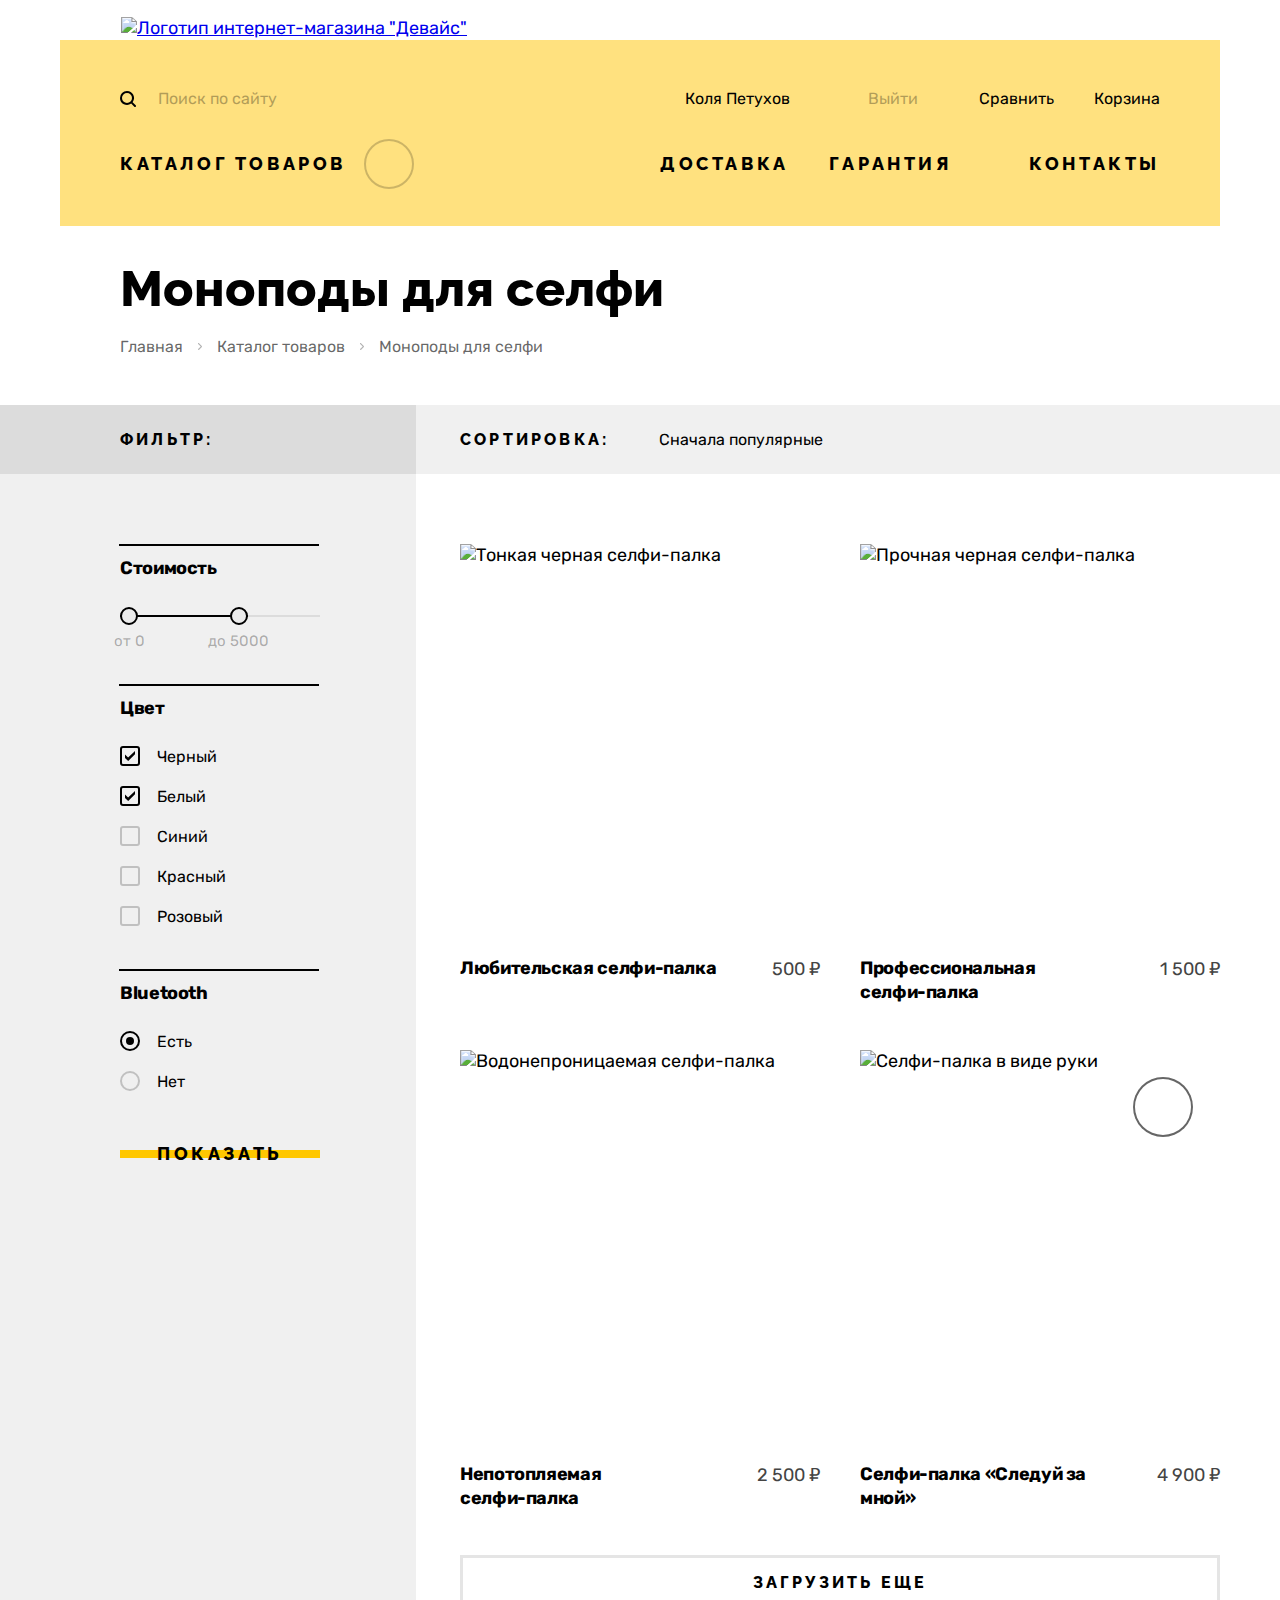
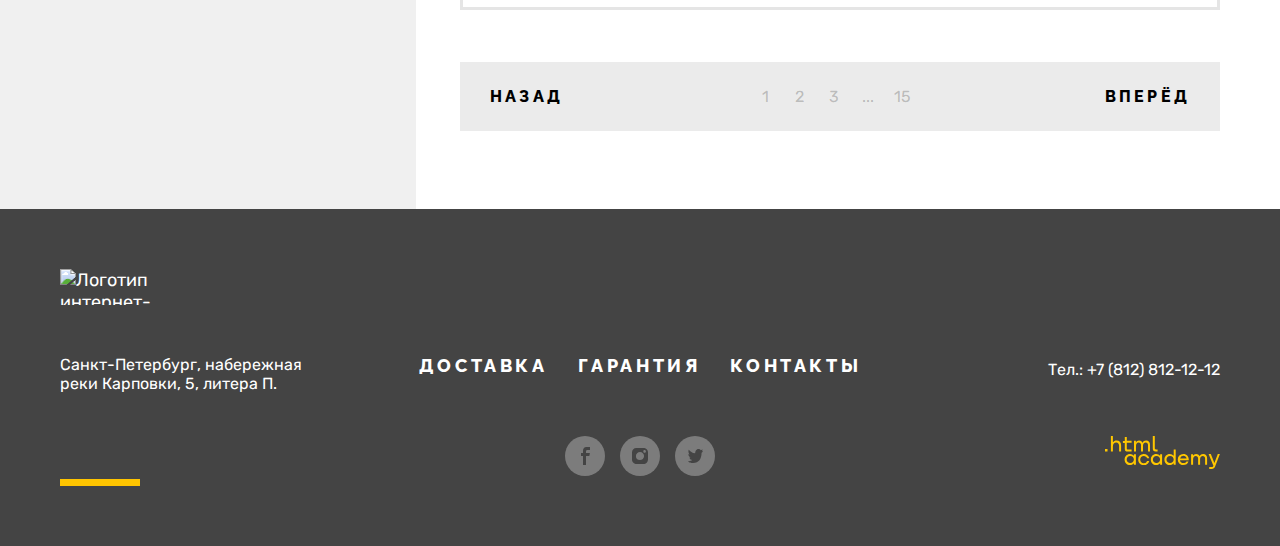
==== commit 2870e775: "Блок фильтров в каталоге" ====
--- a/catalog.html
+++ b/catalog.html
@@ -6,15 +6,23 @@
   <link rel="stylesheet" href="styles/styles.css">
 </head>
 <body>
+
+<!-- Шапка -->
 <header class="page-header">
-  <h1 class="visually-hidden">Интернет-магазин "Девайс"</h1>
-  <nav class="navigation">
+
+  <!-- Главный заголовок -->
+  <h1 class="visually-hidden">Каталог интернет-магазина "Девайс"</h1>
+  <nav class="navigation navigation-inner-page">
+
+    <!-- Логотип -->
     <div class="navigation-container">
       <a class="logo-link" href="index.html">
         <span class="visually-hidden">Вернуться на главную страницу</span>
         <img class="logo-header" src="img/logo.svg" width="145" height="36" alt='Логотип интернет-магазина "Девайс"'>
       </a>
     </div>
+
+    <!-- Поиск по сайту -->
     <div class="navigation-container">
       <form class="search-form" action="https://echo.htmlacademy.ru/" method="get">
         <svg class="search-icon" aria-hidden="true" focusable="false" width="16" height="16" fill="none" xmlns="http://www.w3.org/2000/svg">
@@ -24,6 +32,8 @@
         <input class="search navigation-status" id="search-field" type="search" name="page-search" value="Поиск по сайту">
         <button class="search-button" type="submit">Найти</button>
       </form>
+
+      <!-- Пользовательское меню -->
       <ul class="navigation-user list">
         <li class="navigation-user-item">
           <a class="navigation-user-link navigation-status" href="#"><span class="username login">Коля Петухов</span></a>
@@ -36,9 +46,53 @@
         </li>
         <li class="navigation-user-item">
           <a class="navigation-user-link navigation-status" href="#"><span class="basket">Корзина</span></a>
+
+          <!-- Попап корзины -->
+          <!-- Открыть: popup-open -->
+          <div class="popup popup-cart">
+            <button class="popup-close-button button">
+              <span class="visually-hidden">Закрыть</span>
+            </button>
+            <div class="popup-content">
+              <h2 class="popup-title visually-hidden">Корзина</h2>
+              <ul class="cart-items-list list">
+                <li class="cart-item">
+                  <a class="cart-item-link" href="#">
+                    <span class="cart-item-icon monopod-1"></span>
+                    <p class="cart-item-title">Любительская<br> селфи-палка</p>
+                  </a>
+                  <button class="cart-item-button button" type="button">
+                    <svg class="delete-item" width="11" height="11" fill="#fff" xmlns="http://www.w3.org/2000/svg">
+                      <path fill-rule="evenodd" clip-rule="evenodd" d="m11 1-1-1-4.5 4.5L1 0 0 1l4.5 4.5L0 10l1 1 4.5-4.5L10 11l1-1-4.5-4.5L11 1Z"/>
+                    </svg>
+                    <span class="visually-hidden">Удалить из корзины</span>
+                  </button>
+                </li>
+                <li class="cart-item">
+                  <a class="cart-item-link" href="#">
+                    <span class="cart-item-icon monopod-2"></span>
+                    <p class="cart-item-title">Профессиональная селфи-палка</p>
+                  </a>
+                  <button class="cart-item-button button" type="button">
+                    <svg class="delete-item" width="11" height="11" fill="#fff" xmlns="http://www.w3.org/2000/svg">
+                      <path fill-rule="evenodd" clip-rule="evenodd" d="m11 1-1-1-4.5 4.5L1 0 0 1l4.5 4.5L0 10l1 1 4.5-4.5L10 11l1-1-4.5-4.5L11 1Z"/>
+                    </svg>
+                    <span class="visually-hidden">Удалить из корзины</span>
+                  </button>
+                </li>
+              </ul>
+              <div class="cart-items-total">
+                <p class="cart-items-number">Товаров: 2</p>
+                <p class="cart-items-price">Сумма: 2000 ₽</p>
+              </div>
+              <a class="cart-open-link button" href="#">Открыть корзину</a>
+            </div>
+          </div>
         </li>
       </ul>
     </div>
+
+    <!-- Вложенное меню -->
     <div class="navigation-container">
       <button class="catalog-button" type="button">
         <span class="navigation-catalog-button">Каталог товаров</span>
@@ -64,6 +118,8 @@
           <a class="navigation-catalog-link navigation-status" href="catalog.html">Квадрокоптеры</a>
         </li>
       </ul>
+
+      <!-- Навигация по услугам -->
       <ul class="navigation-services list">
         <li class="navigation-item">
           <a class="navigation-link navigation-status" href="#">Доставка</a>
@@ -78,6 +134,8 @@
     </div>
   </nav>
 </header>
+
+<!-- Хлебные крошки -->
 <main class="main-container main-inner">
   <header class="inner-header container">
     <h2 class="section-title catalog-title">Моноподы для селфи</h2>
@@ -99,6 +157,8 @@
       </li>
     </ul>
   </header>
+
+  <!-- Сортировка -->
   <div class="background-titles">
     <div class="inner-container container">
       <h3 class="filters-title">Фильтр:</h3>
@@ -113,93 +173,109 @@
         </form>
         <div class="sorting-buttons">
           <a class="sorting-type-button" href="#"><span class="visually-hidden">От меньшего к большему</span></a>
-          <a class="sorting-type-button" href="#"><span class="visually-hidden">От большего к меньшему</span></a>
+          <a class="sorting-type-button sorting-type-button-current" href="#"><span class="visually-hidden">От большего к меньшему</span></a>
         </div>
       </div>
     </div>
   </div>
+
+  <!-- Фильтры -->
   <div class="background-content">
     <div class="inner-container container">
       <section class="filters-block">
         <form class="filters-form" action="https://echo.htmlacademy.ru/" method="get">
+
+          <!-- Фильтр по стоимости -->
           <fieldset class="filters-group">
             <legend class="filters-group-title">Стоимость</legend>
-            <button class="range toggle-min" type="button">
-              <span class="visually-hidden">Изменить минимальную цену</span>
-            </button>
-            <button class="range toggle-max" type="button">
-              <span class="visually-hidden">Изменить максимальную цену</span>
-            </button>
-            <label class="price-control">
-              от <input class="min-price-input" type="number" name="min-price" value="0">
-            </label>
-            <label class="price-control">
-              до <input class="max-price-input" type="number" name="max-price" value="5000">
-            </label>
+            <div class="range">
+              <div class="range-scale">
+                <div class="range-bar" style="left: 0; width: 128px">
+                  <button class="range-toggle toggle-min">
+                    <span class="visually-hidden">Изменить минимальную цену</span>
+                  </button>
+                  <label class="range-toggle-label range-from">
+                    от <input class="range-input" type="number" value="0" name="min-price" style="width: 10px">
+                  </label>
+                  <button class="range-toggle toggle-max">
+                    <span class="visually-hidden">Изменить максимальную цену</span>
+                  </button>
+                  <label class="range-toggle-label range-to">
+                    до <input class="range-input" type="number" value="5000" name="max-price" style="width: 40px">
+                  </label>
+                </div>
+              </div>
+            </div>
           </fieldset>
+
+          <!-- Фильтр по цвету -->
           <fieldset class="filters-group">
             <legend class="filters-group-title">Цвет</legend>
             <ul class="color-list list">
               <li class="color-item">
                 <label class="control">
+                  <input class="color-input" type="checkbox" name="black" checked>
                   <span class="color-label">Черный</span>
-                  <input class="color-input" type="checkbox" name="black" checked>
-                  <svg class="checkbox-icon" aria-hidden="true" focusable="false" width="14" height="14" fill="none" xmlns="http://www.w3.org/2000/svg">
-                    <path fill-rule="evenodd" clip-rule="evenodd" d="M14 0 4.4 9.3 0 5v4.7L4.5 14 14 4.7V0Z"/>
+                  <svg class="checkbox-icon" aria-hidden="true" focusable="false" width="10" height="10" fill="#000" xmlns="http://www.w3.org/2000/svg">
+                    <path fill-rule="evenodd" clip-rule="evenodd" d="M10 0 3.1 6.6 0 3.6v3.3L3.2 10 10 3.3V0Z"/>
                   </svg>
                 </label>
               </li>
               <li class="color-item">
                 <label class="control">
+                  <input class="color-input" type="checkbox" name="white" checked>
                   <span class="color-label">Белый</span>
-                  <input class="color-input" type="checkbox" name="white" checked>
-                  <svg class="checkbox-icon" aria-hidden="true" focusable="false" width="14" height="14" fill="none" xmlns="http://www.w3.org/2000/svg">
-                    <path fill-rule="evenodd" clip-rule="evenodd" d="M14 0 4.4 9.3 0 5v4.7L4.5 14 14 4.7V0Z"/>
+                  <svg class="checkbox-icon" aria-hidden="true" focusable="false" width="10" height="10" fill="#000" xmlns="http://www.w3.org/2000/svg">
+                    <path fill-rule="evenodd" clip-rule="evenodd" d="M10 0 3.1 6.6 0 3.6v3.3L3.2 10 10 3.3V0Z"/>
                   </svg>
                 </label>
               </li>
               <li class="color-item">
                 <label class="control">
+                  <input class="color-input" type="checkbox" name="blue">
                   <span class="color-label">Синий</span>
-                  <input class="color-input" type="checkbox" name="blue">
-                  <svg class="checkbox-icon" aria-hidden="true" focusable="false" width="14" height="14" fill="none" xmlns="http://www.w3.org/2000/svg">
-                    <path fill-rule="evenodd" clip-rule="evenodd" d="M14 0 4.4 9.3 0 5v4.7L4.5 14 14 4.7V0Z"/>
+                  <svg class="checkbox-icon" aria-hidden="true" focusable="false" width="10" height="10" fill="#000" xmlns="http://www.w3.org/2000/svg">
+                    <path fill-rule="evenodd" clip-rule="evenodd" d="M10 0 3.1 6.6 0 3.6v3.3L3.2 10 10 3.3V0Z"/>
                   </svg>
                 </label>
               </li>
               <li class="color-item">
                 <label class="control">
+                  <input class="color-input" type="checkbox" name="red">
                   <span class="color-label">Красный</span>
-                  <input class="color-input" type="checkbox" name="red">
-                  <svg class="checkbox-icon" aria-hidden="true" focusable="false" width="14" height="14" fill="none" xmlns="http://www.w3.org/2000/svg">
-                    <path fill-rule="evenodd" clip-rule="evenodd" d="M14 0 4.4 9.3 0 5v4.7L4.5 14 14 4.7V0Z"/>
+                  <svg class="checkbox-icon" aria-hidden="true" focusable="false" width="10" height="10" fill="#000" xmlns="http://www.w3.org/2000/svg">
+                    <path fill-rule="evenodd" clip-rule="evenodd" d="M10 0 3.1 6.6 0 3.6v3.3L3.2 10 10 3.3V0Z"/>
                   </svg>
                 </label>
               </li>
               <li class="color-item">
                 <label class="control">
+                  <input class="color-input" type="checkbox" name="rose">
                   <span class="color-label">Розовый</span>
-                  <input class="color-input" type="checkbox" name="rose">
-                  <svg class="checkbox-icon" aria-hidden="true" focusable="false" width="14" height="14" fill="none" xmlns="http://www.w3.org/2000/svg">
-                    <path fill-rule="evenodd" clip-rule="evenodd" d="M14 0 4.4 9.3 0 5v4.7L4.5 14 14 4.7V0Z"/>
+                  <svg class="checkbox-icon" aria-hidden="true" focusable="false" width="10" height="10" fill="#000" xmlns="http://www.w3.org/2000/svg">
+                    <path fill-rule="evenodd" clip-rule="evenodd" d="M10 0 3.1 6.6 0 3.6v3.3L3.2 10 10 3.3V0Z"/>
                   </svg>
                 </label>
               </li>
             </ul>
           </fieldset>
+
+          <!-- Фильтр по наличию bluetooth -->
           <fieldset class="filters-group">
             <legend class="filters-group-title">Bluetooth</legend>
             <ul class="bluetooth-list list">
               <li class="bluetooth-item">
                 <label class="control">
+                  <input class="bluetooth-input" type="radio" name="bluetooth" value="yes" checked>
                   <span class="bluetooth-label">Есть</span>
-                  <input class="bluetooth-input" type="radio" name="bluetooth" value="yes" checked>
+                  <span class="control-mark"></span>
                 </label>
               </li>
               <li class="bluetooth-item">
                 <label class="control">
+                  <input class="bluetooth-input" type="radio" name="bluetooth" value="no">
                   <span class="bluetooth-label">Нет</span>
-                  <input class="bluetooth-input" type="radio" name="bluetooth" value="no">
+                  <span class="control-mark"></span>
                 </label>
               </li>
             </ul>
@@ -207,8 +283,10 @@
           <button class="button filters-button" type="submit">Показать</button>
         </form>
       </section>
+
+      <!-- Список товаров -->
       <section class="catalog-products">
-        <h3 class="visually-hidden">Список отсортированных товаров</h3>
+        <h3 class="visually-hidden">Список товаров</h3>
         <ol class="devices-list list">
           <li class="device-card">
             <a class="device-card-link" href="#">
@@ -221,7 +299,7 @@
           </li>
           <li class="device-card">
             <a class="device-card-link" href="#">
-              <h3 class="device-card-title">Профессиональная селфи-палка</h3>
+              <h3 class="device-card-title">Профессиональная<br> селфи-палка</h3>
               <img class="device-card-image" src="img/catalog/device-2.jpg" width="360" height="380" alt="Прочная черная селфи-палка">
               <div class="new visually-hidden"><span class="visually-hidden">Новое</span></div>
               <b class="device-card-price">1 500 ₽</b>
@@ -230,7 +308,7 @@
           </li>
           <li class="device-card">
             <a class="device-card-link" href="#">
-              <h3 class="device-card-title">Непотопляемая селфи-палка</h3>
+              <h3 class="device-card-title">Непотопляемая<br> селфи-палка</h3>
               <img class="device-card-image" src="img/catalog/device-3.jpg" width="360" height="380" alt="Водонепроницаемая селфи-палка">
               <div class="new visually-hidden"><span class="visually-hidden">Новое</span></div>
               <b class="device-card-price">2 500 ₽</b>
@@ -247,6 +325,8 @@
             <a class="button grey-layer" href="#"><span class="device-card-button">Подробнее</span></a>
           </li>
         </ol>
+
+        <!-- Пагинация -->
         <button class="show-more-button" type="button">Загрузить еще</button>
         <div class="pagination">
           <a class="pagination-prev">Назад</a>
@@ -273,9 +353,15 @@
     </div>
   </div>
 </main>
+
+<!-- Подвал -->
 <footer class="page-footer">
   <div class="footer-container">
+
+    <!-- Логотип -->
     <img class="logo-footer" src="img/footer-logo.svg" width="145" height="36" alt='Логотип интернет-магазина "Девайс"'>
+
+    <!-- Контакты -->
     <address class="contacts-footer-address">
       <p class="contacts-footer-text">Санкт-Петербург, набережная<br>
         реки Карповки, 5, литера П.</p>
@@ -283,6 +369,8 @@
     <address class="contacts-footer-phone">
       <a class="contacts-footer-text footer-phone" href="tel:88121212">Тел.: +7 (812) 812-12-12</a>
     </address>
+
+    <!-- Навигация по услугам -->
     <div class="navigation-footer-container">
       <ul class="navigation-footer list">
         <li class="navigation-footer-item">
@@ -295,6 +383,8 @@
           <a class="footer-link" href="#">Контакты</a>
         </li>
       </ul>
+
+      <!-- Соц. сети -->
       <ul class="navigation-footer list">
         <li class="social-media-item">
           <a class="social-media-link" href="https://www.facebook.com/htmlacademy">
--- a/styles/styles.css
+++ b/styles/styles.css
@@ -172,6 +172,10 @@
   padding: 12px 40px 30px 40px;
 }
 
+.navigation-inner-page {
+  padding-bottom: 38px;
+}
+
 .navigation-container {
   display: flex;
 }
@@ -317,6 +321,10 @@
   margin-left: auto;
 }
 
+.navigation-user-item {
+  position: relative;
+}
+
 .navigation-user-item:first-child {
   margin-right: auto;
   display: flex;
@@ -333,6 +341,10 @@
   border-radius: 20px;
 }
 
+.user-name {
+  margin-right: 30px;
+}
+
 .login {
   padding-left: 25px;
   background: url("../img/person.svg") no-repeat left;
@@ -343,17 +355,18 @@
 }
 
 .compare {
-  padding-left: 20px;
+  padding-left: 21px;
   background: url("../img/compare.svg") no-repeat left;
 }
 
-.basket {
+/* Корзина */
+.cart {
   padding-left: 40px;
-  background: url("../img/basket.svg") no-repeat 15px;
-  position: relative;
-}
-
-.basket::before {
+  background: url("../img/basket.svg") no-repeat 14px 1px;
+  position: relative;
+}
+
+.cart::before {
   content: "2";
   border-radius: 50%;
   background-color: #FFFFFF;
@@ -367,11 +380,221 @@
   line-height: 21px;
 }
 
-.user-name {
-  margin-right: 30px;
-}
-
-/* Выпадающее меню каталога */
+/* Попап корзины */
+.popup {
+  display: none;
+}
+
+.popup-open {
+  display: block;
+}
+
+.popup-content {
+  min-height: 100%;
+  transform: translate(60px, 14px);
+  color: #FFFFFF;
+  background-color: #000000;
+  border-bottom: 10px solid #EBEBEB;
+  font-family: "Rubik", sans-serif;
+  font-size: 16px;
+  line-height: 20px;
+  width: 280px;
+  padding: 14px 20px 21px 20px;
+  position: absolute;
+  top: 30px;
+  right: 0;
+  z-index: 3;
+}
+
+.popup-content::before {
+  content: "";
+  background: transparent url("../img/arrows/thin-triangle.svg") no-repeat center;
+  transform: translate(-3px, -20px);
+  display: block;
+  height: 6px;
+  width: 280px;
+}
+
+.popup-close-button {
+  position: absolute;
+  top: 0;
+  right: 0;
+  width: 140px;
+  height: 40px;
+  background-color: transparent;
+}
+
+.popup-close-button:hover {
+  background-color: rgba(255, 225, 127, 0.3);
+}
+
+.popup-close-button:focus {
+  background-color: transparent;
+  border: 2px solid #AF4FFF;
+  border-radius: 20px;
+  outline: none;
+}
+
+.popup-close-button:active {
+  background-color: rgba(255, 225, 127, 0.6);
+  border: none;
+}
+
+/* Список товаров в корзине */
+.cart-item {
+  display: flex;
+  justify-content: space-between;
+  width: 280px;
+  margin-bottom: 41px;
+  position: relative;
+}
+
+.cart-item::after {
+  content: "";
+  position: absolute;
+  left: -20px;
+  bottom: -20px;
+  width: 320px;
+  height: 1px;
+  background-color: rgba(255, 255, 255, 0.1);
+}
+
+.cart-item:last-child {
+  margin-bottom: 20px;
+}
+
+.cart-item-link {
+  display: flex;
+  cursor: pointer;
+  color: #FFFFFF;
+  text-decoration: none;
+}
+
+.cart-item-link:hover {
+  opacity: 0.6;
+}
+
+.cart-item-link:focus {
+  opacity: 1;
+  outline: none;
+}
+
+.cart-item-link:focus .cart-item-icon {
+  outline: 5px solid #AF4FFF;
+}
+
+.cart-item-link:focus .cart-item-title {
+  color: #AF4FFF;
+}
+
+.cart-item-link:active {
+  opacity: 0.3;
+}
+
+.cart-item-link:active .cart-item-icon {
+  outline: none;
+}
+
+.cart-item-link:active .cart-item-title {
+  color: #FFFFFF;
+}
+
+.cart-item-title {
+  color: inherit;
+  padding-left: 23px;
+  padding-right: 18px;
+  align-self: center;
+}
+
+.cart-item-icon {
+  display: block;
+  align-self: flex-start;
+  min-width: 41px;
+  min-height: 43px;
+  background-position: center;
+  background-repeat: no-repeat;
+  background-size: 41px 43px;
+}
+
+.monopod-1 {
+  background-image: url("../img/catalog/device-1.jpg");
+}
+
+.monopod-2 {
+  background-image: url("../img/catalog/device-2.jpg");
+}
+
+.cart-item-button {
+  transform: translate(7px);
+  width: 25px;
+  height: 25px;
+  align-self: flex-start;
+  border: 2px solid transparent;
+  border-radius: 50%;
+  box-sizing: border-box;
+}
+
+.delete-item {
+  display: block;
+  margin: auto;
+  transform: translate(-1px);
+}
+
+.cart-item-button:hover {
+  opacity: 0.6;
+}
+
+.cart-item-button:focus {
+  opacity: 1;
+  outline: none;
+  border-color: #AF4FFF;
+}
+
+.cart-item-button:active {
+  opacity: 0.3;
+  border-color: transparent;
+}
+
+/* Сумма товаров в корзине */
+.cart-items-total {
+  width: 280px;
+  transform: translate(-20px);
+  background-color: #1A1A1A;
+  padding: 12px 20px;
+  display: flex;
+  justify-content: space-between;
+  flex-wrap: wrap;
+}
+
+.cart-items-total p {
+  color: inherit;
+}
+
+/* Кнопка "Открыть корзину" */
+.cart-open-link {
+  width: 247px;
+  margin-top: 20px;
+  padding: 15px 15px 14px 18px;
+  text-align: center;
+  background-color: #FFFFFF;
+}
+
+.cart-open-link:hover {
+  background-color: #FFE17F;
+}
+
+.cart-open-link:focus {
+  outline: 5px solid #AF4FFF;
+  background-color: #FFFFFF;
+}
+
+.cart-open-link:active {
+  outline: none;
+  background-color: #FFE17F;
+  color: rgba(0, 0, 0, 0.3);
+}
+
+/* Вложенное меню каталога */
 .navigation-container:last-child {
   position: relative;
 }
@@ -530,12 +753,12 @@
 
 /* Хлебные крошки */
 .inner-header {
-  margin-top: 35px;
-  margin-bottom: 55px;
+  margin-top: 38px;
+  margin-bottom: 44px;
 }
 
 .catalog-title {
-  margin-bottom: 25px;
+  margin-bottom: 18px;
   margin-left: 60px;
 }
 
@@ -897,6 +1120,11 @@
   margin-bottom: 145px;
   width: 700px;
   min-height: 150px;
+  display: none;
+}
+
+.current-tab {
+  display: block;
 }
 
 .tab-delivery {
@@ -915,7 +1143,7 @@
   display: block;
   width: 600px;
   margin-top: 71px;
-  margin-bottom: 32px;
+  margin-bottom: 33px;
 }
 
 .tab-text {
@@ -1211,21 +1439,28 @@
   padding-left: 20px;
   width: 200px;
   padding-right: 20px;
-  margin: 70px 50px 0 40px;
+  margin: 84px 50px 0 40px;
 }
 
 .filters-group {
   padding: 0;
   border: none;
-  margin: 0 0 50px;
+  margin: 0 0 36px;
   font-size: 16px;
 }
 
+.filters-group:last-of-type {
+  margin: 0 0 30px;
+}
+
 .filters-group-title {
-  margin-bottom: 25px;
+  padding: 0;
+  margin-bottom: 29px;
+  position: relative;
+  font-size: 18px;
   line-height: 20px;
   font-weight: 700;
-  position: relative;
+  letter-spacing: -0.02em;
 }
 
 .filters-group-title::before {
@@ -1235,13 +1470,261 @@
   background-color: #000000;
   display: block;
   position: absolute;
-  top: -15px;
+  top: -14px;
+  left: -1px;
 }
 
 .color-item, .bluetooth-item {
-  margin-bottom: 20px;
-}
-
+  margin-bottom: 21px;
+}
+
+/* Шкала стоимости */
+.range {
+  margin-top: 8px;
+  margin-bottom: 45px;
+}
+
+.range-scale {
+  position: relative;
+  height: 2px;
+  margin-bottom: 16px;
+  background-color: #DCDCDC;
+}
+
+.range-bar {
+  position: absolute;
+  height: 2px;
+  background-color: #000000;
+}
+
+.range-toggle {
+  position: absolute;
+  top: -8px;
+  min-width: 18px;
+  min-height: 18px;
+  background: #EBEBEB;
+  border: 2px solid #000000;
+  border-radius: 50%;
+  cursor: pointer;
+}
+
+.toggle-min, .range-from {
+  left: 0;
+}
+
+.range-from {
+  transform: translate(-20%);
+}
+
+.toggle-max, .range-to {
+  right: 0;
+}
+
+.range-to {
+  transform: translate(35%);
+}
+
+.range-input {
+  padding: 0;
+  font: inherit;
+  text-align: center;
+  background-color: transparent;
+  color: inherit;
+  border: none;
+}
+
+.range-input::-webkit-outer-spin-button,
+.range-input::-webkit-inner-spin-button {
+  appearance: none;
+  margin: 0;
+}
+
+.range-input:focus {
+  outline: none;
+}
+
+.range-toggle-label {
+  position: absolute;
+  top: 17px;
+  color: rgba(0, 0, 0, 0.3);
+  font-family: inherit;
+  font-size: 15px;
+  line-height: 18px;
+}
+
+.range-toggle:hover {
+  border-color: rgba(0, 0, 0, 0.6);
+}
+
+.range-toggle:focus {
+  border-color: #AF4FFF;
+  outline: none;
+}
+
+.range-toggle:focus + .range-toggle-label {
+  color: rgba(175, 79, 255, 0.3);
+}
+
+.range-toggle:active {
+  border-color: #000000;
+  background: #000000;
+}
+
+.range-toggle:active + .range-toggle-label {
+  color: rgba(0, 0, 0, 1);
+}
+
+/* Чекбокс */
+.control {
+  position: relative;
+  display: block;
+  padding-left: 33px;
+  cursor: pointer;
+}
+
+.color-label::before {
+  content: "";
+  top: -1px;
+  left: 0;
+  position: absolute;
+  width: 16px;
+  height: 16px;
+  border: 2px solid rgba(0, 0, 0, 0.2);
+  border-radius: 3px;
+}
+
+.color-input[type="checkbox"]:checked ~ .color-label::before {
+  border-color: rgba(0, 0, 0, 1);
+}
+
+.checkbox-icon {
+  display: none;
+  position: absolute;
+  top: -1px;
+  left: 0;
+  width: 10px;
+  height: 10px;
+  padding: 5px;
+}
+
+.color-input[type="checkbox"] {
+  width: 0;
+  margin: 0;
+  padding: 0;
+}
+
+.color-input[type="checkbox"]:checked ~ .checkbox-icon {
+  display: block;
+}
+
+.color-input[type="checkbox"]:hover:checked ~ .checkbox-icon::before {
+  border-color: rgba(0, 0, 0, 0.5);
+}
+
+.color-input[type="checkbox"]:hover:checked ~ .color-label {
+  color: rgba(0, 0, 0, 0.5);
+}
+
+.color-input[type="checkbox"]:focus ~ .checkbox-icon {
+  fill: #AF4FFF;
+}
+
+.color-input[type="checkbox"]:focus ~ .color-label {
+  color: #AF4FFF;
+}
+
+.color-input[type="checkbox"]:focus ~ .color-label::before {
+  border-color: #AF4FFF;
+}
+
+.color-input[type="checkbox"]:active ~ .checkbox-icon {
+  fill: rgba(0, 0, 0, 0.2);
+}
+
+.color-input[type="checkbox"]:active ~ .color-label {
+  color: rgba(0, 0, 0, 0.2);
+}
+
+.color-input[type="checkbox"]:active ~ .color-label::before {
+  border-color: rgba(0, 0, 0, 0.2);
+}
+
+/* Радио-кнопки */
+.control-mark {
+  display: block;
+  width: 16px;
+  height: 16px;
+  border: 2px solid rgba(0, 0, 0, 0.2);
+  border-radius: 50%;
+  background-color: transparent;
+  position: absolute;
+  top: -1px;
+  left: 0;
+}
+
+.bluetooth-input[type="radio"]:checked ~ .control-mark {
+  border-color: rgba(0, 0, 0, 1);
+}
+
+.control-mark::after {
+  content: "";
+  display: none;
+  width: 8px;
+  height: 8px;
+  border-radius: 50%;
+  background-color: #000000;
+  position: absolute;
+  top: 4px;
+  left: 4px;
+}
+
+.bluetooth-input[type="radio"]:checked ~ .control-mark::after {
+  display: block;
+}
+
+.bluetooth-input[type="radio"] {
+  width: 0;
+  margin: 0;
+  padding: 0;
+}
+
+.bluetooth-input[type="radio"]:hover:checked ~ .control-mark {
+  border-color: rgba(0, 0, 0, 0.5);
+}
+
+.bluetooth-input[type="radio"]:hover:checked ~ .control-mark::after {
+  background-color: rgba(0, 0, 0, 0.5);
+}
+
+.bluetooth-input[type="radio"]:hover:checked ~ .bluetooth-label {
+  color: rgba(0, 0, 0, 0.5);
+}
+
+.bluetooth-input[type="radio"]:focus ~ .control-mark {
+  border-color: #AF4FFF;
+}
+
+.bluetooth-input[type="radio"]:focus ~ .control-mark::after {
+  background-color: #AF4FFF;
+}
+
+.bluetooth-input[type="radio"]:focus ~ .bluetooth-label {
+  color: #AF4FFF;
+}
+
+.bluetooth-input[type="radio"]:active ~ .control-mark {
+  border-color: rgba(0, 0, 0, 0.2);
+}
+
+.bluetooth-input[type="radio"]:active ~ .control-mark::after {
+  background-color: rgba(0, 0, 0, 0.2);
+}
+
+.bluetooth-input[type="radio"]:active ~ .bluetooth-label {
+  color: rgba(0, 0, 0, 0.2);
+}
+
+/* Кнопка "Показать" */
 .filters-button {
   position: relative;
   width: 200px;
@@ -1282,7 +1765,7 @@
   width: 760px;
   display: flex;
   align-items: center;
-  margin: 15px 0 15px 70px;
+  margin: 20px 0 20px 70px;
 }
 
 .sorting-title {
@@ -1325,6 +1808,7 @@
 
 .sorting-buttons {
   display: flex;
+  transform: translate(7px);
 }
 
 .sorting-type-button {
@@ -1354,11 +1838,16 @@
   outline: none;
 }
 
+.sorting-type-button-current,
+.sorting-type-button-current:hover {
+  opacity: 1;
+}
+
 /* Список товаров */
 .devices-list {
   display: grid;
   grid-template-columns: repeat(2, 360px);
-  gap: 40px;
+  gap: 46px 40px;
   margin-top: 70px;
   margin-bottom: 45px;
 }
@@ -1370,11 +1859,9 @@
 
 .device-card-link {
   display: grid;
-  grid-template-columns: 240px 110px;
+  grid-template-columns: 260px 90px;
   grid-template-rows: 380px min-content;
-  gap: 35px 10px;
-  line-height: 24px;
-  font-weight: 700;
+  gap: 32px 10px;
   color: inherit;
   text-decoration: none;
 }
@@ -1383,6 +1870,10 @@
   grid-column: 1 / 2;
   grid-row: 2 / 3;
   margin: 0;
+  font-size: 18px;
+  line-height: 24px;
+  font-weight: 700;
+  letter-spacing: -0.02em;
 }
 
 .new {
@@ -1391,8 +1882,8 @@
   justify-self: end;
   margin-right: 27px;
   margin-top: 27px;
-  width: 60px;
-  height: 60px;
+  width: 56px;
+  height: 56px;
   border: 2px solid rgba(0, 0, 0, 0.6);
   border-radius: 50%;
   background: url("../img/new.svg") no-repeat center;
@@ -1406,6 +1897,7 @@
   font-weight: 400;
   color: #444444;
   text-transform: uppercase;
+  transform: translateY(3px);
 }
 
 .device-card-image {
@@ -1490,8 +1982,8 @@
   width: 760px;
   background: none;
   border: 3px solid rgba(0, 0, 0, 0.1);
-  padding: 20px 0;
-  margin-bottom: 50px;
+  padding: 15px 0;
+  margin-bottom: 52px;
   box-sizing: border-box;
   letter-spacing: 0.2em;
   cursor: pointer;
@@ -1519,7 +2011,7 @@
   display: flex;
   justify-content: space-between;
   align-items: center;
-  margin-bottom: 77px;
+  margin-bottom: 78px;
 }
 
 .pagination-list {
@@ -1837,12 +2329,23 @@
   color: #000000;
 }
 
+.modal::after{
+  content: "";
+  display: block;
+  position: absolute;
+  bottom: -20px;
+  left: -10px;
+  width: 920px;
+  height: 10px;
+  background-color: #EBEBEB;
+}
+
 .modal-delivery {
   width: 760px;
 }
 
 .modal-title {
-  margin-bottom: 65px;
+  margin-bottom: 66px;
 }
 
 .modal-close-button {
@@ -1887,11 +2390,12 @@
   border: none;
 }
 
+/* Форма записи */
 .delivery-form {
   display: grid;
   grid-template-columns: 360px 160px 160px;
   column-gap: 40px;
-  row-gap: 14px;
+  row-gap: 13px;
   font-family: "Rubik", sans-serif;
 }
 
@@ -1944,28 +2448,29 @@
 
 .delivery-info {
   display: none;
-  transform: translate(20px);
+  transform: translate(20px, 6px);
   color: #FFFFFF;
+  background-color: #000000;
+  border-bottom: 10px solid #EBEBEB;
   font-size: 16px;
   width: 164px;
   position: absolute;
   top: 30px;
   right: 0;
-  padding: 23px 18px 23px;
-  background-color: #000000;
+  padding: 19px 18px 23px;
+  z-index: 2;
 }
 
 .delivery-info::before {
   content: "";
-  background: #FFFFFF url("../img/arrows/thin-triangle.svg") no-repeat 146px;
-  transform: translate(-18px, -23px);
+  background: transparent url("../img/arrows/thin-triangle.svg") no-repeat 146px;
+  transform: translateY(-25px);
   display: block;
   height: 6px;
-  width: 200px;
-}
-
-.delivery-info-icon:hover + .delivery-info,
-.delivery-info:hover {
+  width: 164px;
+}
+
+.delivery-info-icon:hover + .delivery-info {
   display: block;
 }
 
@@ -1973,7 +2478,7 @@
   width: 100%;
   box-sizing: border-box;
   margin: 0 0 3px;
-  padding: 18px 50px 16px 17px;
+  padding: 17px 50px 17px 17px;
   font-family: inherit;
   font-size: 16px;
   line-height: 20px;
@@ -1983,13 +2488,74 @@
 }
 
 .delivery-form-field#delivery-name {
-  background: #F0F0F0 url("../img/form-person.svg") no-repeat center right 24px;
+  background-image: url("../img/form-person.svg");
+  background-repeat: no-repeat;
+  background-position: center right 18px;
 }
 
 .delivery-form-field#delivery-email {
-  background: #F0F0F0 url("../img/mail.svg") no-repeat center right 24px;
-}
-
+  background-image: url("../img/mail.svg");
+  background-repeat: no-repeat;
+  background-position: center right 18px;
+}
+
+.delivery-form-field#delivery-number {
+  text-align: center;
+  padding: 18px 0 16px 0;
+  position: relative;
+}
+
+.delivery-form-field#delivery-number::-webkit-outer-spin-button,
+.delivery-form-field#delivery-number::-webkit-inner-spin-button {
+  display: none;
+}
+
+.number-button {
+  position: absolute;
+  height: 32px;
+  width: 32px;
+  bottom: 18px;
+  padding: 6px;
+  background: none;
+  border: 2px solid transparent;
+  border-radius: 50%;
+  z-index: 1;
+  cursor: pointer;
+  display: flex;
+  align-items: center;
+  justify-content: center;
+}
+
+.number-minus {
+  left: 11px;
+}
+
+.number-plus {
+  right: 11px;
+}
+
+.number-button .number-icon {
+  fill: rgba(0, 0, 0, 0.3);
+}
+
+.number-button:hover .number-icon {
+  fill: rgba(0, 0, 0, 1);
+}
+
+.number-button:focus {
+  border-color: #AF4FFF;
+  outline: none;
+}
+
+.number-button:active {
+  border-color: transparent;
+}
+
+.number-button:active .number-icon {
+  fill: rgba(0, 0, 0, 0.1);
+}
+
+.number-button:hover ~ .delivery-form-field,
 .delivery-form-field:hover {
   background-color: #EBEBEB;
   border-color: #EBEBEB;
@@ -2025,7 +2591,7 @@
 
 .delivery-form-button {
   padding: 0 30px;
-  margin-top: 36px;
+  margin-top: 37px;
 }
 
 .delivery-form-button:before,
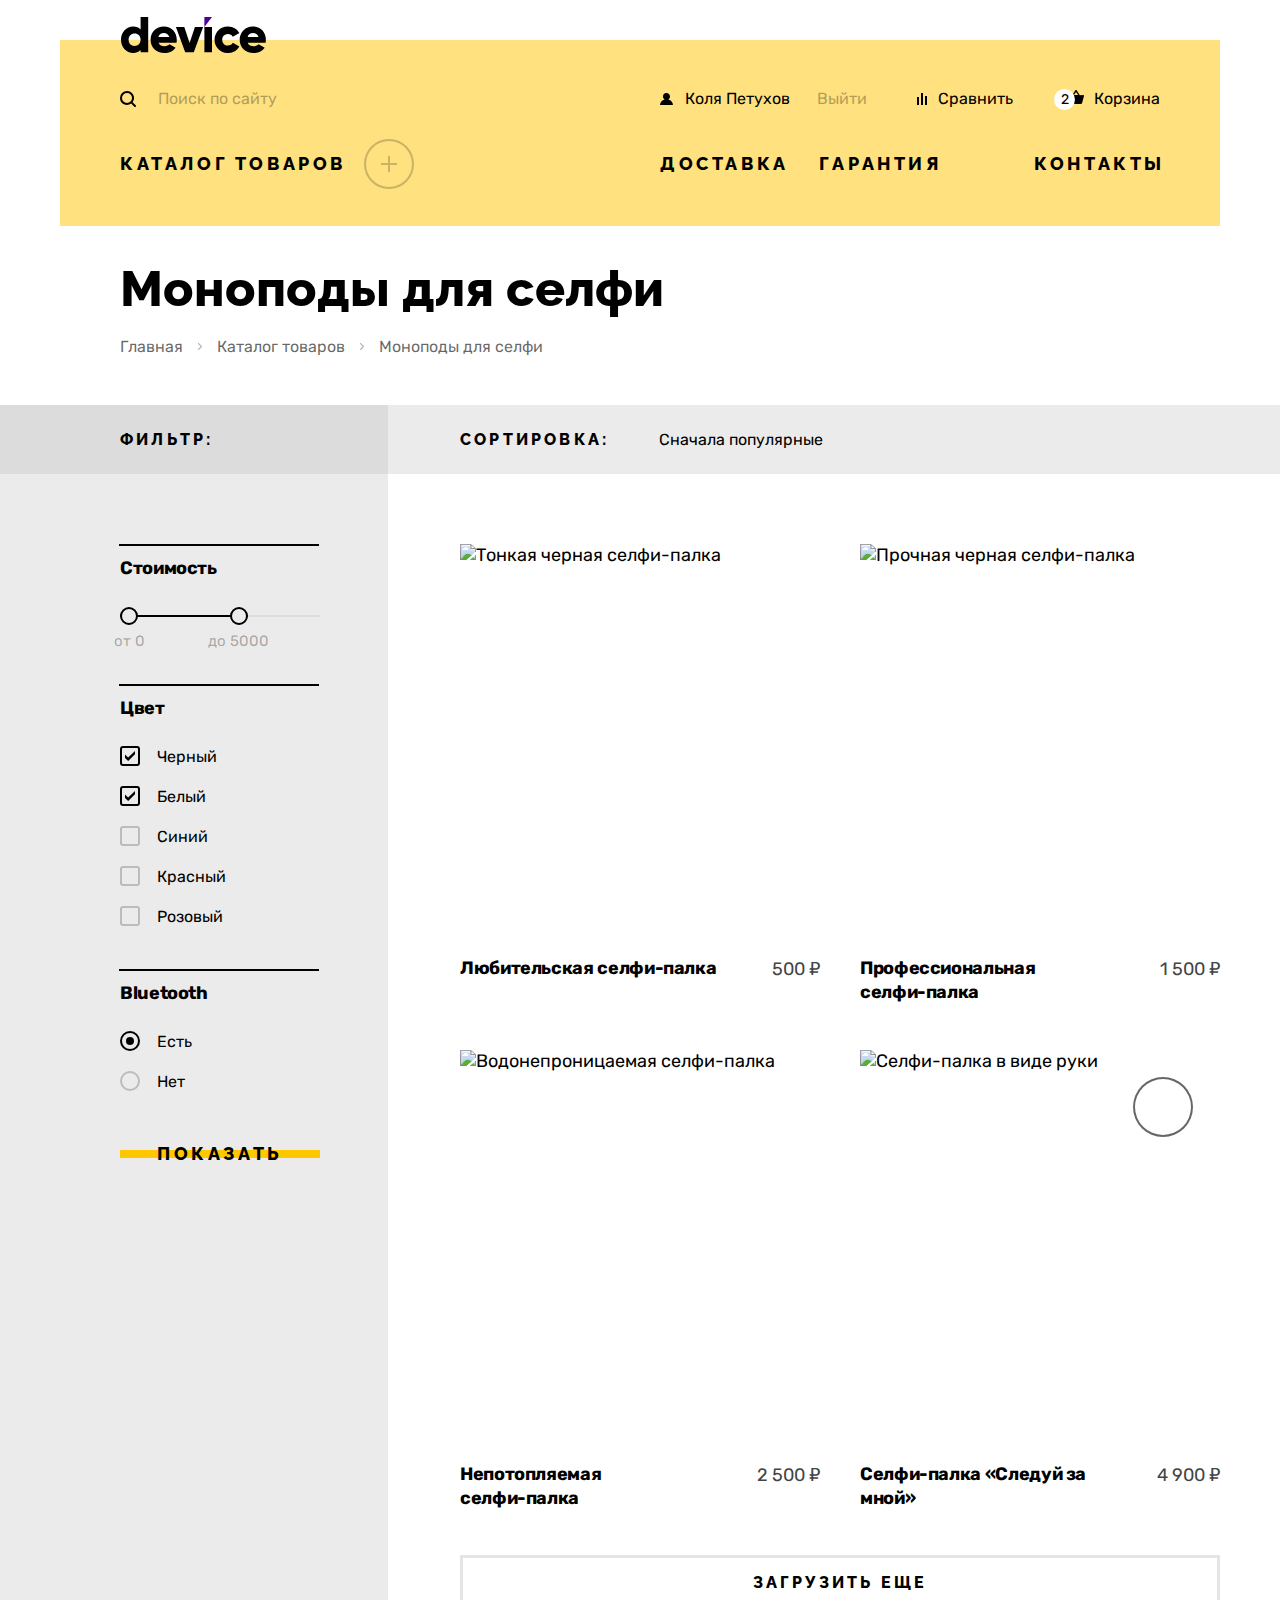
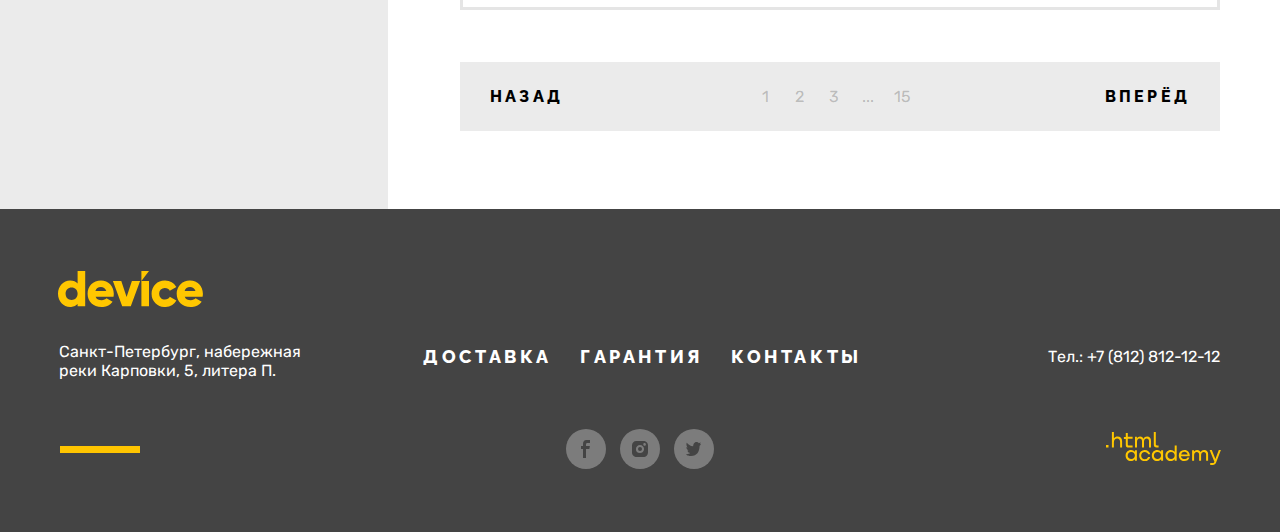
==== commit 0fb56c79: "Кроссбраузерность" ====
--- a/catalog.html
+++ b/catalog.html
@@ -4,6 +4,7 @@
   <meta charset="utf-8">
   <title>HTML Academy: Девайс</title>
   <link rel="stylesheet" href="styles/styles.css">
+  <link rel="icon" href="img/favicon.ico">
 </head>
 <body>
 
@@ -18,7 +19,7 @@
     <div class="navigation-container">
       <a class="logo-link" href="index.html">
         <span class="visually-hidden">Вернуться на главную страницу</span>
-        <img class="logo-header" src="img/logo.svg" width="145" height="36" alt='Логотип интернет-магазина "Девайс"'>
+        <img class="logo-header" src="img/logo/logo.svg" width="145" height="36" alt='Логотип интернет-магазина "Девайс"'>
       </a>
     </div>
 
@@ -36,19 +37,16 @@
       <!-- Пользовательское меню -->
       <ul class="navigation-user list">
         <li class="navigation-user-item">
-          <a class="navigation-user-link navigation-status" href="#"><span class="username login">Коля Петухов</span></a>
-        </li>
-        <li class="navigation-user-item">
+          <a class="navigation-user-link navigation-status" href="#"><span class="username">Коля Петухов</span></a>
           <a class="navigation-user-link navigation-status" href="#"><span class="logout">Выйти</span></a>
         </li>
         <li class="navigation-user-item">
           <a class="navigation-user-link navigation-status" href="#"><span class="compare">Сравнить</span></a>
         </li>
         <li class="navigation-user-item">
-          <a class="navigation-user-link navigation-status" href="#"><span class="basket">Корзина</span></a>
+          <a class="navigation-user-link navigation-status cart-link" href="#"><span class="cart">Корзина</span></a>
 
           <!-- Попап корзины -->
-          <!-- Открыть: popup-open -->
           <div class="popup popup-cart">
             <button class="popup-close-button button">
               <span class="visually-hidden">Закрыть</span>
@@ -94,30 +92,32 @@
 
     <!-- Вложенное меню -->
     <div class="navigation-container">
-      <button class="catalog-button" type="button">
-        <span class="navigation-catalog-button">Каталог товаров</span>
-        <span class="visually-hidden">Показать</span>
-      </button>
-      <ul class="navigation-catalog list">
-        <li class="navigation-catalog-item vr-link">
-          <a class="navigation-catalog-link navigation-status" href="catalog.html">Виртуальная реальность</a>
-        </li>
-        <li class="navigation-catalog-item monopod-link">
-          <a class="navigation-catalog-link navigation-status" href="catalog.html">Моноподы для селфи</a>
-        </li>
-        <li class="navigation-catalog-item camera-link">
-          <a class="navigation-catalog-link navigation-status" href="catalog.html">Экшн-камеры</a>
-        </li>
-        <li class="navigation-catalog-item bracelet-link">
-          <a class="navigation-catalog-link navigation-status" href="catalog.html">Фитнес-браслеты</a>
-        </li>
-        <li class="navigation-catalog-item watch-link">
-          <a class="navigation-catalog-link navigation-status" href="catalog.html">Умные часы</a>
-        </li>
-        <li class="navigation-catalog-item quadcopter-link">
-          <a class="navigation-catalog-link navigation-status" href="catalog.html">Квадрокоптеры</a>
-        </li>
-      </ul>
+      <div class="navigation-catalog-container">
+        <button class="catalog-button" type="button">
+          <span class="navigation-catalog-button">Каталог товаров</span>
+          <span class="visually-hidden">Показать</span>
+        </button>
+        <ul class="navigation-catalog list">
+          <li class="navigation-catalog-item vr-link">
+            <a class="navigation-catalog-link navigation-status" href="catalog.html">Виртуальная реальность</a>
+          </li>
+          <li class="navigation-catalog-item monopod-link">
+            <a class="navigation-catalog-link navigation-status" href="catalog.html">Моноподы для селфи</a>
+          </li>
+          <li class="navigation-catalog-item camera-link">
+            <a class="navigation-catalog-link navigation-status" href="catalog.html">Экшн-камеры</a>
+          </li>
+          <li class="navigation-catalog-item bracelet-link">
+            <a class="navigation-catalog-link navigation-status" href="catalog.html">Фитнес-браслеты</a>
+          </li>
+          <li class="navigation-catalog-item watch-link">
+            <a class="navigation-catalog-link navigation-status" href="catalog.html">Умные часы</a>
+          </li>
+          <li class="navigation-catalog-item quadcopter-link">
+            <a class="navigation-catalog-link navigation-status" href="catalog.html">Квадрокоптеры</a>
+          </li>
+        </ul>
+      </div>
 
       <!-- Навигация по услугам -->
       <ul class="navigation-services list">
@@ -183,6 +183,7 @@
   <div class="background-content">
     <div class="inner-container container">
       <section class="filters-block">
+        <h2 class="visually-hidden">Фильтры</h2>
         <form class="filters-form" action="https://echo.htmlacademy.ru/" method="get">
 
           <!-- Фильтр по стоимости -->
@@ -359,16 +360,7 @@
   <div class="footer-container">
 
     <!-- Логотип -->
-    <img class="logo-footer" src="img/footer-logo.svg" width="145" height="36" alt='Логотип интернет-магазина "Девайс"'>
-
-    <!-- Контакты -->
-    <address class="contacts-footer-address">
-      <p class="contacts-footer-text">Санкт-Петербург, набережная<br>
-        реки Карповки, 5, литера П.</p>
-    </address>
-    <address class="contacts-footer-phone">
-      <a class="contacts-footer-text footer-phone" href="tel:88121212">Тел.: +7 (812) 812-12-12</a>
-    </address>
+    <img class="logo-footer" src="img/logo/footer-logo.svg" width="145" height="36" alt='Логотип интернет-магазина "Девайс"'>
 
     <!-- Навигация по услугам -->
     <div class="navigation-footer-container">
@@ -398,10 +390,11 @@
           <a class="social-media-link" href="https://www.instagram.com/htmlacademy/">
             <span class="visually-hidden">Инстаграм</span>
             <svg class="social-media-icon" aria-hidden="true" focusable="false" width="16" height="16" fill="none" xmlns="http://www.w3.org/2000/svg">
-              <path fill-rule="evenodd" clip-rule="evenodd" d="M14.7 1.3c-.9-.9-2-1.3-3.4-1.3H4.7A4.5 4.5 0 0 0 0 4.7v6.6c0 1.4.4 2.6 1.4 3.4.9.9
-                  2 1.3 3.3 1.3h6.6c1.4 0 2.6-.4 3.4-1.3a5 5 0 0 0 1.3-3.4V4.7c0-1.4-.4-2.6-1.3-3.4ZM8 12.1A4.1
-                  4.1 0 0 1 3.9 8c0-2.3 1.9-4.1 4.1-4.1 2.2 0 4.1 1.8 4.1 4.1s-1.9 4.1-4.1 4.1Zm4.6-7.4c-.7 0-1.3-.5-1.3-1.3s.5-1.3
-                  1.3-1.3c.7 0 1.3.6 1.3 1.3 0 .7-.6 1.3-1.3 1.3Z"/>
+              <path fill-rule="evenodd" clip-rule="evenodd" d="M8 10a2 2 0 1 0 0-4 2 2 0 0 0 0 4Z"/>
+              <path fill-rule="evenodd" clip-rule="evenodd" d="M14.7 1.3c-.9-.9-2-1.3-3.4-1.3H4.7A4.5 4.5 0 0 0 0 4.7v6.6c0 1.4.4 2.6 1.4 3.4.9.9 2 1.3 3.3
+                  1.3h6.6c1.4 0 2.6-.4 3.4-1.3a5 5 0 0 0 1.3-3.4V4.7c0-1.4-.4-2.6-1.3-3.4ZM8 12.1A4.1 4.1 0 0 1 3.9
+                  8c0-2.3 1.9-4.1 4.1-4.1 2.2 0 4.1 1.8 4.1 4.1s-1.9 4.1-4.1 4.1Zm4.6-7.4c-.7 0-1.3-.5-1.3-1.3s.5-1.3 1.3-1.3c.7
+                  0 1.3.6 1.3 1.3 0 .7-.6 1.3-1.3 1.3Z"/>
             </svg>
           </a>
         </li>
@@ -417,6 +410,17 @@
         </li>
       </ul>
     </div>
+
+    <!-- Контакты -->
+    <address class="contacts-footer-address">
+      <p class="contacts-footer-text">Санкт-Петербург, набережная<br>
+        реки Карповки, 5, литера П.</p>
+    </address>
+    <address class="contacts-footer-phone">
+      <a class="contacts-footer-text footer-phone" href="tel:88121212">Тел.: +7 (812) 812-12-12</a>
+    </address>
+
+    <!-- HTML Academy -->
     <a class="htmlacademy-link" href="https://htmlacademy.ru/">
       <span class="visually-hidden">Сайт сделан в "HTML Academy"</span>
       <svg class="htmlacademy-icon" aria-hidden="true" focusable="false" width="115" height="33" fill="none" xmlns="http://www.w3.org/2000/svg">
--- a/styles/styles.css
+++ b/styles/styles.css
@@ -80,6 +80,7 @@
   border: none;
   cursor: pointer;
   letter-spacing: 0.2em;
+  margin: 0;
 }
 
 .yellow-button {
@@ -234,9 +235,8 @@
 
 .search-icon {
   position: absolute;
-  top: 0;
+  top: 13px;
   left: 16px;
-  bottom: 0;
   margin: auto;
 }
 
@@ -257,7 +257,7 @@
   margin: 0;
 }
 
-.search[type="search"]::-webkit-search-cancel-button {
+.search::-webkit-search-cancel-button {
   -webkit-appearance: none;
 }
 
@@ -330,9 +330,24 @@
   display: flex;
 }
 
+.navigation-user-item:first-child .navigation-user-link {
+  padding-left: 18px;
+  padding-right: 5px;
+}
+
+.navigation-user-item:first-child .navigation-user-link:first-child {
+  padding-left: 18px;
+  padding-right: 13px;
+}
+
+.navigation-user-item:first-child .navigation-user-link:last-child {
+  padding-left: 10px;
+  padding-right: 10px;
+}
+
 .navigation-user-link {
   display: block;
-  padding: 9px 18px;
+  padding: 9px 16px;
   font-size: 16px;
   line-height: 19px;
   color: inherit;
@@ -341,28 +356,36 @@
   border-radius: 20px;
 }
 
-.user-name {
-  margin-right: 30px;
+.navigation-user-link:nth-child(2) {
+  padding: 9px 0;
 }
 
 .login {
-  padding-left: 25px;
-  background: url("../img/person.svg") no-repeat left;
+  padding-left: 33px;
+  padding-right: 5px;
+  background: url("../img/header/person.svg") no-repeat 8px;
 }
 
 .logout {
   opacity: 0.3;
 }
 
+.username {
+  padding-left: 25px;
+  background: url("../img/header/person.svg") no-repeat left;
+}
+
 .compare {
   padding-left: 21px;
-  background: url("../img/compare.svg") no-repeat left;
+  padding-right: 5px;
+  background: url("../img/header/compare.svg") no-repeat left;
 }
 
 /* Корзина */
 .cart {
   padding-left: 40px;
-  background: url("../img/basket.svg") no-repeat 14px 1px;
+  padding-right: 2px;
+  background: url("../img/header/cart.svg") no-repeat 14px 1px;
   position: relative;
 }
 
@@ -385,7 +408,8 @@
   display: none;
 }
 
-.popup-open {
+.cart-link:hover + .popup,
+.popup:hover, .popup:focus-within {
   display: block;
 }
 
@@ -607,7 +631,7 @@
 .catalog-button {
   position: relative;
   padding: 0 48px 0 0;
-  margin-left: 0;
+  margin: 0;
   border: none;
   background: none;
   cursor: pointer;
@@ -629,7 +653,7 @@
 
 .catalog-button::after {
   content: "";
-  background: url("../img/plus.svg") no-repeat center;
+  background: url("../img/symbols/plus.svg") no-repeat center;
   width: 46px;
   height: 46px;
   border: 2px solid #000000;
@@ -644,12 +668,12 @@
 
 .catalog-button:hover:after,
 .navigation-catalog-container:focus-within .catalog-button:after {
-  background: url("../img/minus.svg") no-repeat center;
+  background: url("../img/symbols/minus.svg") no-repeat center;
   opacity: 1;
 }
 
 .catalog-button:active:after {
-  background: url("../img/minus.svg") no-repeat center;
+  background: url("../img/symbols/minus.svg") no-repeat center;
   opacity: 0.3;
 }
 
@@ -714,11 +738,15 @@
   margin-left: auto;
 }
 
+.navigation-item:nth-child(3n-2) {
+  margin-left: 5px;
+}
+
 .navigation-link, .navigation-catalog-button {
   display: block;
   border: 2px solid transparent;
   border-radius: 25px;
-  padding: 12px 18px;
+  padding: 12px 13px;
   font-family: "Raleway", sans-serif;
   font-size: 18px;
   line-height: 21px;
@@ -729,6 +757,11 @@
   letter-spacing: 0.2em;
 }
 
+.navigation-catalog-button {
+  padding: 12px 16px;
+  margin: 0 2px;
+}
+
 .navigation-link:hover {
   opacity: 1;
 }
@@ -739,8 +772,8 @@
 
 .navigation-link::after {
   content: "";
-  left: 20px;
-  right: 20px;
+  left: 13px;
+  right: 16px;
   background-color: #000000;
   position: absolute;
   bottom: 5px;
@@ -799,8 +832,6 @@
 .breadcrumbs-link:focus {
   color: rgba(0, 0, 0, 0.6);
   outline: 5px solid #AF4FFF;
-  margin-right: 29px;
-  margin-left: 5px;
 }
 
 .breadcrumbs-link:active {
@@ -1118,7 +1149,7 @@
 
 .tabs-item {
   margin-bottom: 145px;
-  width: 700px;
+  width: 695px;
   min-height: 150px;
   display: none;
 }
@@ -1128,15 +1159,15 @@
 }
 
 .tab-delivery {
-  background: url("../img/services/delivery.svg") no-repeat bottom right;
+  background: url("../img/tabs/delivery.svg") no-repeat bottom -5px right;
 }
 
 .tab-guarantee {
-  background: url("../img/services/guarantee.svg") no-repeat bottom right;
+  background: url("../img/tabs/guarantee.svg") no-repeat bottom -5px right;
 }
 
 .tab-credit {
-  background: url("../img/services/credit.svg") no-repeat bottom right;
+  background: url("../img/tabs/credit.svg") no-repeat bottom -5px right;
 }
 
 .tab-title {
@@ -1156,7 +1187,7 @@
 .special-delivery-link {
   display: grid;
   grid-template-columns: 125px auto 120px;
-  margin-bottom: 98px;
+  margin-bottom: 97px;
   color: inherit;
   text-decoration: none;
   padding: 0;
@@ -1236,14 +1267,21 @@
   display: flex;
   color: #444444;
   justify-content: space-between;
-  margin-bottom: 90px;
+  margin-bottom: 86px;
+}
+
+.contacts-block:first-child {
+  width: 500px;
+}
+
+.contacts-block:last-child {
+  width: 560px;
 }
 
 .contacts-block {
   display: flex;
   flex-direction: column;
-  width: 560px;
-  padding-top: 42px;
+  padding-top: 50px;
   position: relative;
 }
 
@@ -1261,13 +1299,13 @@
 }
 
 .contacts-title {
-  margin-bottom: 50px;
+  margin-bottom: 45px;
 }
 
 .contacts-subtitle {
   font-size: 24px;
   font-weight: 700;
-  margin: 0 0 15px;
+  margin: 0 0 16px;
 }
 
 .contacts-text {
@@ -1277,6 +1315,10 @@
 
 .contacts-address {
   font-style: normal;
+}
+
+.contacts-address .contacts-text {
+  margin-bottom: 33px;
 }
 
 .phone {
@@ -1291,17 +1333,35 @@
   flex-grow: 1;
   font-weight: 700;
   line-height: 20px;
-  padding: 0 0 0 20px;
-  margin-bottom: 30px;
+  list-style-type: none;
+  padding: 0;
+  margin: 15px 0 0;
+  color: #000000;
+
 }
 
 .about-us-bullet {
+  color: #FFC700;
+}
+
+.about-us-item {
+  position: relative;
+  padding-left: 35px;
   margin-bottom: 20px;
-  color: #FFC700;
-}
-
-.about-us-text {
-  color: #000000;
+}
+
+.about-us-item::before {
+  content: "";
+  display: block;
+  width: 8px;
+  height: 8px;
+  border-radius: 50%;
+  background-color: #FFC700;
+  position: absolute;
+  top: 0;
+  left: 0;
+  bottom: 0;
+  margin: auto;
 }
 
 .about-us-button {
@@ -1313,7 +1373,7 @@
 
 .contacts-button {
   align-self: flex-start;
-  margin-top: 70px;
+  margin-top: 36px;
   width: 260px;
   position: relative;
 }
@@ -1324,16 +1384,17 @@
 }
 
 .mailing-container {
-  padding-top: 75px;
-  padding-bottom: 130px;
+  padding-top: 76px;
+  padding-bottom: 131px;
   display: grid;
   grid-template-columns: 560px 320px 200px;
-  gap: 50px 40px;
+  gap: 59px 40px;
 }
 
 .mailing-text {
   grid-column: 2 / 4;
   line-height: 30px;
+  align-self: end;
 }
 
 .mailing-form {
@@ -1344,6 +1405,7 @@
 .subscription-input {
   box-sizing: border-box;
   width: 600px;
+  height: 55px;
   font-family: "Rubik", sans-serif;
   font-size: 18px;
   line-height: 30px;
@@ -1352,27 +1414,38 @@
   border: none;
   border-bottom: 3px solid rgba(0, 0, 0, 0.1);
   margin: 0;
+  padding: 0 0 0 3px;
+  align-self: end;
 }
 
 .subscription-input:hover {
-  border-bottom: 3px solid rgba(0, 0, 0, 0.2);
+  border-color: rgba(0, 0, 0, 0.2);
 }
 
 .subscription-input:focus {
-  border-bottom: 3px solid #DCDCDC;
+  border-color: #DCDCDC;
   background: #DCDCDC;
   outline: none;
 }
 
 .subscription-input:active {
-  border-bottom: 3px solid #000000;
+  border-color: #000000;
+  color: rgba(68, 68, 68, 1);
+}
+
+.subscription-error, .subscription-error:hover,
+.subscription-error:focus, .subscription-error:active {
+  border-color: #FF3D3D;
+  background: none;
+  color: rgba(68, 68, 68, 1);
 }
 
 .subscription-button {
   background: none;
   border: 3px solid rgba(0, 0, 0, 0.1);
-  padding: 17px 40px;
+  padding: 14px 38px;
   cursor: pointer;
+  margin: 0px;
 }
 
 .subscription-button:hover {
@@ -1403,16 +1476,17 @@
   justify-self: end;
   align-self: center;
   padding-left: 35px;
-  background: url("../img/success.svg") no-repeat left;
+  padding-right: 2px;
+  background: url("../img/symbols/success.svg") no-repeat left;
 }
 
 /* Блок фильтров */
 .background-titles {
-  background: linear-gradient(to left, #F0F0F0 67.5%, #DCDCDC 0);
+  background: linear-gradient(to left, #EBEBEB calc(50% + 252px), #DCDCDC 0%);
 }
 
 .background-content {
-  background: linear-gradient(to left, #FFFFFF 67.5%, #F0F0F0 0);
+  background: linear-gradient(to left, #FFFFFF calc(50% + 252px), #EBEBEB 0%);
 }
 
 .inner-container {
@@ -1506,6 +1580,8 @@
   border: 2px solid #000000;
   border-radius: 50%;
   cursor: pointer;
+  margin: 0;
+  padding: 0;
 }
 
 .toggle-min, .range-from {
@@ -1531,11 +1607,12 @@
   background-color: transparent;
   color: inherit;
   border: none;
+  -moz-appearance: textfield;
 }
 
 .range-input::-webkit-outer-spin-button,
 .range-input::-webkit-inner-spin-button {
-  appearance: none;
+  -webkit-appearance: none;
   margin: 0;
 }
 
@@ -1608,7 +1685,7 @@
 }
 
 .color-input[type="checkbox"] {
-  width: 0;
+  -webkit-appearance: none;
   margin: 0;
   padding: 0;
 }
@@ -1683,7 +1760,7 @@
 }
 
 .bluetooth-input[type="radio"] {
-  width: 0;
+  -webkit-appearance: none;
   margin: 0;
   padding: 0;
 }
@@ -1789,7 +1866,7 @@
   line-height: 19px;
   padding: 5px 40px 5px 15px;
   margin: 0;
-  appearance: none;
+  -webkit-appearance: none;
 }
 
 .select-control:hover {
@@ -1914,10 +1991,10 @@
   background-color: rgba(240, 240, 240, 0.8);
   width: 360px;
   height: 380px;
-  display: flex;
+  display: none;
   justify-content: center;
   align-items: center;
-  z-index: -1;
+  z-index: 2;
 }
 
 .device-card-button {
@@ -1940,7 +2017,7 @@
 
 .device-card-link:hover + .grey-layer,
 .grey-layer:hover {
-  z-index: 2;
+  display: flex;
 }
 
 .device-card-button:hover:before,
@@ -1951,10 +2028,14 @@
   margin: auto;
 }
 
-.device-card-button:focus,
+.grey-layer:focus,
 .filters-button:focus {
   outline: none;
 }
+
+.grey-layer:focus .device-card-button::before {
+  background-color: #AF4FFF;
+ }
 
 .device-card-link:focus,
 .device-card-link:focus .device-card-price {
@@ -1967,7 +2048,11 @@
   box-sizing: border-box;
 }
 
-.device-card-button:active,
+.grey-layer:active .device-card-button {
+  background-color: #FFC700;
+  color: rgba(0, 0, 0, 0.3);
+}
+
 .filters-button:active {
   color: rgba(0, 0, 0, 0.3);
 }
@@ -1995,7 +2080,7 @@
 
 .show-more-button:focus {
   border: 5px solid #AF4FFF;
-  padding: 18px 0;
+  padding: 13px 0;
   outline: none;
 }
 
@@ -2086,31 +2171,34 @@
 
 .footer-container {
   display: grid;
-  grid-template-columns: 260px auto 260px;
+  grid-template-columns: 270px auto 265px;
   grid-template-rows: min-content min-content min-content;
   gap: 0 40px;
   width: 1160px;
   margin: 0 auto;
-  padding: 60px 30px;
+  padding: 62px 30px 50px;
 }
 
 .logo-footer {
-  margin-bottom: 35px;
+  margin-bottom: 20px;
+  transform: translate(-2px);
 }
 
 .contacts-footer-address {
   grid-column: 1 / 2;
   grid-row: 2 / -1;
   position: relative;
+  transform: translate(-1px);
 }
 
 .contacts-footer-address::after {
   position: absolute;
-  bottom: 0;
+  bottom: 29px;
   content: "";
   background-color: #FFC500;
   width: 80px;
   height: 7px;
+  transform: translate(1px);
 }
 
 .footer-phone {
@@ -2150,12 +2238,13 @@
   line-height: 19px;
   text-decoration: none;
   margin-top: 15px;
-  margin-bottom: 40px;
+  margin-bottom: 49px;
 }
 
 .navigation-footer-container {
   grid-column: 2 / 3;
   grid-row: 2 / -1;
+  margin-top: 5px;
 }
 
 .navigation-footer {
@@ -2165,12 +2254,18 @@
 }
 
 .navigation-footer:first-child {
-  margin-bottom: 40px;
+  margin-bottom: 43px;
+}
+
+.navigation-footer:last-child {
+  transform: translate(-3px);
 }
 
 .footer-link {
   display: block;
-  padding: 15px;
+  padding: 12px;
+  border: 2px solid transparent;
+  border-radius: 25px;
   font-family: "Raleway", sans-serif;
   line-height: 21px;
   color: inherit;
@@ -2182,8 +2277,8 @@
 
 .footer-link::after {
   content: "";
-  left: 15px;
-  right: 15px;
+  left: 14px;
+  right: 17px;
   background-color: #FFC700;
   position: absolute;
   bottom: 7px;
@@ -2198,16 +2293,13 @@
 }
 
 .footer-link:focus {
-  border: 2px solid #AF4FFF;
-  border-radius: 25px;
-  padding: 13px;
+  border-color: #AF4FFF;
   outline: none;
 }
 
 .footer-link:active {
   opacity: 0.3;
-  border: none;
-  padding: 15px;
+  border-color: transparent;
 }
 
 .footer-link:active:after {
@@ -2216,7 +2308,7 @@
 
 /* Социальные сети */
 .social-media-item {
-  margin-right: 5px;
+  margin-right: 4px;
 }
 
 .social-media-item:last-child {
@@ -2273,6 +2365,7 @@
   grid-column: -2 / -1;
   grid-row: -2 / -1;
   justify-self: end;
+  transform: translate(1px);
 }
 
 .htmlacademy-icon {
@@ -2366,7 +2459,7 @@
   display: block;
   width: 50px;
   height: 50px;
-  background-image: url("../img/close.svg");
+  background-image: url("../img/symbols/close.svg");
   background-repeat: no-repeat;
   background-position: center;
 }
@@ -2464,7 +2557,7 @@
 .delivery-info::before {
   content: "";
   background: transparent url("../img/arrows/thin-triangle.svg") no-repeat 146px;
-  transform: translateY(-25px);
+  transform: translate(-18px, -25px);
   display: block;
   height: 6px;
   width: 164px;
@@ -2488,13 +2581,13 @@
 }
 
 .delivery-form-field#delivery-name {
-  background-image: url("../img/form-person.svg");
+  background-image: url("../img/form/form-person.svg");
   background-repeat: no-repeat;
   background-position: center right 18px;
 }
 
 .delivery-form-field#delivery-email {
-  background-image: url("../img/mail.svg");
+  background-image: url("../img/form/mail.svg");
   background-repeat: no-repeat;
   background-position: center right 18px;
 }
@@ -2503,6 +2596,7 @@
   text-align: center;
   padding: 18px 0 16px 0;
   position: relative;
+  -moz-appearance: textfield;
 }
 
 .delivery-form-field#delivery-number::-webkit-outer-spin-button,
